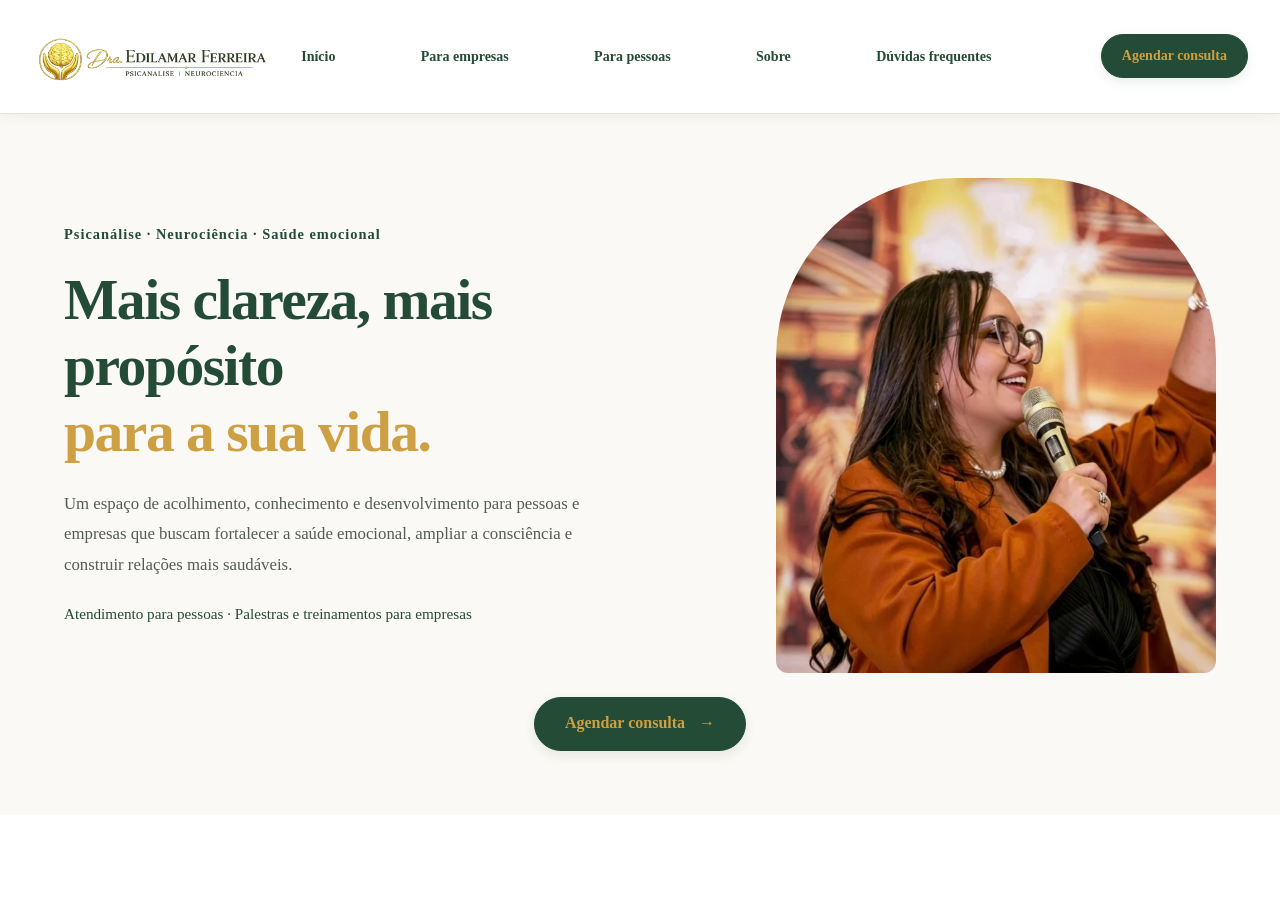
==== index.html @ 9150f8e3 "cabecalho e baner corrigidos" ====
<!DOCTYPE html>
<html lang="pt-BR">
    <head>
        <meta charset="UTF-8">
        <meta name="viewport" content="width=device-width, initial-scale=1.0">

        <title>Dra. Edilamar Ferreira | Psicanálise e Consultas Online e
            Presenciais</title>

        <meta
            name="description"
            content="Conheça o trabalho da Dra. Edilamar Ferreira em psicanálise, neurociência e saúde emocional.">

        <!-- Favicon -->
        <link
            rel="icon"
            href="./image/favicon/favicon.ico">

        <!-- Conexão com o CSS -->
        <link
            rel="stylesheet"
            href="./CSS/style.css">

        <!-- Conexão com o JavaScript -->
        <script
            src="./JavaScript/script.js"
            defer></script>
    </head>

    <body>

        <!-- Cabeçalho -->
        <header class="cabecalho">

            <div class="cabecalho__container">

                <!-- Logo -->
                <a
                    class="cabecalho__logo"
                    href="./index.html"
                    aria-label="Dra. Edilamar Ferreira — página inicial">
                    <img
                        src="./image/logo/logo.png"
                        alt="Dra. Edilamar Ferreira — Psicanálise e Neurociência"
                        width="809"
                        height="149">
                </a>

                <!-- Botão do menu para dispositivos móveis -->
                <button
                    class="cabecalho__menu-toggle"
                    type="button"
                    aria-label="Abrir menu de navegação"
                    aria-controls="menu-principal"
                    aria-expanded="false">
                    <span></span>
                    <span></span>
                    <span></span>
                </button>

                <!-- Menu de navegação -->
                <nav
                    class="cabecalho__navegacao"
                    id="menu-principal"
                    aria-label="Navegação principal">
                    <ul class="cabecalho__lista">

                        <li>
                            <a
                                class="cabecalho__link"
                                href="#inicio">
                                Início
                            </a>
                        </li>

                        <li>
                            <a
                                class="cabecalho__link"
                                href="#para-empresas">
                                Para empresas
                            </a>
                        </li>

                        <li>
                            <a
                                class="cabecalho__link"
                                href="#para-pessoas">
                                Para pessoas
                            </a>
                        </li>

                        <li>
                            <a
                                class="cabecalho__link"
                                href="#sobre">
                                Sobre
                            </a>
                        </li>

                        <li>
                            <a
                                class="cabecalho__link"
                                href="#duvidas-frequentes">
                                Dúvidas frequentes
                            </a>
                        </li>

                        <li class="cabecalho__item-cta">
                            <a
                                class="cabecalho__cta"
                                href="https://api.whatsapp.com/send/?phone=5534991872390&text=Ol%C3%A1%2C+Dra.+Edilamar%21+Encontrei+seu+site+e+gostaria+de+agendar+uma+consulta."
                                target="_blank"
                                rel="noopener noreferrer">
                                Agendar consulta
                            </a>
                        </li>

                    </ul>
                </nav>

            </div>

        </header>

        <!-- Conteúdo principal do site -->
        <main id="conteudo-principal">

            <!-- Banner principal -->
            <section
                class="banner"
                id="inicio"
                aria-labelledby="banner-titulo">

                <div class="banner__container">

                    <!-- Conteúdo textual do banner -->
                    <div class="banner__conteudo">

                        <p class="banner__especialidade">
                            Psicanálise · Neurociência · Saúde emocional
                        </p>

                        <h1 class="banner__titulo" id="banner-titulo">
                            Mais clareza,
                            mais propósito
                            <span>para a sua vida.</span>
                        </h1>

                        <p class="banner__descricao">
                            Um espaço de acolhimento, conhecimento e
                            desenvolvimento para pessoas e empresas que
                            buscam fortalecer a saúde emocional, ampliar
                            a consciência e construir relações mais saudáveis.
                        </p>

                        <p class="banner__publico">
                            Atendimento para pessoas · Palestras e treinamentos
                            para empresas
                        </p>

                    </div>

                    <!-- Fotografia da profissional -->
                    <div class="banner__imagem">

                        <img
                            src="./image/fotos/foto-banner.webp"
                            alt="Dra. Edilamar Ferreira, profissional de psicanálise e neurociência."
                            width="800"
                            height="900"
                            fetchpriority="high"
                            decoding="async">

                    </div>
                    <a
                        class="banner__cta"
                        href="https://api.whatsapp.com/send/?phone=5534991872390&amp;text=Ol%C3%A1%2C%20Dra.%20Edilamar%21%20Conheci%20seu%20trabalho%20pelo%20site%20e%20gostaria%20de%20mais%20informa%C3%A7%C3%B5es%20sobre%20seus%20servi%C3%A7os%20para%20pessoas%20e%20empresas."
                        target="_blank"
                        rel="noopener noreferrer"
                        aria-label="Entrar em contato com a Dra. Edilamar pelo WhatsApp. Abre em nova aba.">
                        <span>Agendar consulta</span>
                        <span aria-hidden="true">→</span>
                    </a>
                </div>

            </section>

        </main>

    </body>
</html>
---- CSS/style.css ----
/* ============================================
   1. RESET E IDENTIDADE VISUAL
============================================ */

*,
*::before,
*::after {
    box-sizing: border-box;
}

:root {
    --verde: #244b35;
    --verde-hover: #183b28;
    --dourado: #cda044;
    --branco: #ffffff;
    --creme: #faf9f5;
    --borda: #e8e4da;
    --fonte-menu: Georgia, "Times New Roman", serif;
}

html {
    margin: 0;
    padding: 0;
    width: 100%;
    scroll-behavior: smooth;
}

body {
    margin: 0;
    padding: 0;
    width: 100%;
    min-width: 0;
}

img {
    display: block;
    max-width: 100%;
    height: auto;
}

/* ============================================
   2. CABEÇALHO
============================================ */

.cabecalho {
    position: relative;
    z-index: 1000;
    width: 100%;
    background-color: var(--branco);
    border-bottom: 1px solid var(--borda);
    box-shadow: 0 3px 12px rgb(36 75 53 / 5%);
}

.cabecalho__container {
    display: flex;
    align-items: center;
    justify-content: flex-start;
    width: 100%;
    max-width: 1440px;
    min-width: 0;
    min-height: 94px;
    margin: 0 auto;
    padding: 16px 32px;
    gap: 26px;
}

/* LOGOTIPO */

.cabecalho__logo {
    display: flex;
    align-items: center;
    justify-content: flex-start;
    flex: 0 0 clamp(220px, 19vw, 270px);
    min-width: 0;
    text-decoration: none;
}

.cabecalho__logo img {
    display: block;
    width: 100%;
    max-width: 100%;
    height: auto;
    object-fit: contain;
}

/* NAVEGAÇÃO */

.cabecalho__navegacao {
    flex: 1 1 0;
    min-width: 0;
    margin: 0;
}

.cabecalho__lista {
    display: flex;
    align-items: center;
    justify-content: space-between;
    width: 100%;
    min-width: 0;
    margin: 0;
    padding: 0;
    list-style: none;
}

.cabecalho__lista li {
    flex: 0 0 auto;
    margin: 0;
    padding: 0;
}

/* LINKS DO MENU */

.cabecalho__link {
    display: inline-block;
    padding: 10px 0;
    color: var(--verde);
    font-family: var(--fonte-menu);
    font-size: 14px;
    font-weight: 600;
    line-height: 1.5;
    text-decoration: none;
    white-space: nowrap;
    transition: color 0.2s ease;
}

.cabecalho__link:hover {
    color: var(--dourado);
}

.cabecalho__link:focus-visible {
    outline: 2px solid var(--dourado);
    outline-offset: 4px;
}

/* BOTÃO DO CABEÇALHO */

.cabecalho__item-cta {
    flex: 0 0 auto;
    margin: 0 0 0 24px !important;
}

.cabecalho__cta {
    display: inline-flex;
    align-items: center;
    justify-content: center;
    min-height: 44px;
    padding: 10px 20px;
    background-color: var(--verde);
    color: var(--dourado);
    border: 1px solid var(--verde);
    border-radius: 50px;
    font-family: var(--fonte-menu);
    font-size: 14px;
    font-weight: 700;
    line-height: 1.3;
    text-align: center;
    text-decoration: none;
    white-space: nowrap;
    box-shadow: 0 4px 12px rgb(36 75 53 / 10%);
    transition:
        background-color 0.2s ease,
        color 0.2s ease,
        border-color 0.2s ease;
}

.cabecalho__cta:hover {
    background-color: var(--dourado);
    color: var(--verde);
    border-color: var(--dourado);
}

.cabecalho__cta:focus-visible {
    outline: 3px solid var(--dourado);
    outline-offset: 4px;
}

/* BOTÃO HAMBÚRGUER */

.cabecalho__menu-toggle {
    display: none;
    align-items: center;
    justify-content: center;
    flex-direction: column;
    flex: 0 0 44px;
    gap: 6px;
    width: 44px;
    height: 44px;
    padding: 9px;
    background-color: var(--branco);
    border: 1px solid var(--borda);
    border-radius: 9px;
    cursor: pointer;
}

.cabecalho__menu-toggle span {
    display: block;
    width: 22px;
    height: 2px;
    background-color: var(--verde);
    border-radius: 2px;
    transition:
        transform 0.2s ease,
        opacity 0.2s ease;
}

.cabecalho__menu-toggle:focus-visible {
    outline: 3px solid var(--dourado);
    outline-offset: 3px;
}

/* NOTEBOOKS */

@media (min-width: 851px) and (max-width: 1150px) {
    .cabecalho__container {
        padding-right: 22px;
        padding-left: 22px;
        gap: 16px;
    }

    .cabecalho__logo {
        flex-basis: clamp(190px, 19vw, 220px);
    }

    .cabecalho__logo img {
        width: 100%;
    }

    .cabecalho__link {
        font-size: 12px;
    }

    .cabecalho__item-cta {
        margin-left: 10px !important;
    }

    .cabecalho__cta {
        padding-right: 13px;
        padding-left: 13px;
        font-size: 12px;
    }
}

/* ============================================
   3. MENU RESPONSIVO
============================================ */

@media (max-width: 850px) {
    .cabecalho__container {
        position: relative;
        min-height: 78px;
        padding: 12px 20px;
        flex-wrap: wrap;
        gap: 12px;
    }

    .cabecalho__logo {
        flex: 0 1 200px;
        max-width: calc(100% - 56px);
    }

    .cabecalho__logo img {
        width: 190px;
    }

    .cabecalho__menu-toggle {
        display: flex;
        margin-left: auto;
    }

    .cabecalho__navegacao {
        display: none;
        position: absolute;
        top: 100%;
        left: 0;
        width: 100%;
        max-width: 100%;
        margin: 0;
        background-color: var(--branco);
        border-top: 1px solid var(--borda);
        box-shadow: 0 10px 18px rgb(36 75 53 / 10%);
    }

    .cabecalho:has(
        .cabecalho__menu-toggle[aria-expanded="true"]
    ) .cabecalho__navegacao {
        display: block;
    }

    .cabecalho__lista {
        display: flex;
        flex-direction: column;
        align-items: stretch;
        justify-content: flex-start;
        width: 100%;
        gap: 0;
        padding: 12px 20px 20px;
    }

    .cabecalho__lista li {
        width: 100%;
    }

    .cabecalho__link {
        display: block;
        width: 100%;
        padding: 13px 8px;
        font-size: 15px;
        white-space: normal;
        border-bottom: 1px solid var(--borda);
    }

    .cabecalho__item-cta {
        margin: 16px 0 0 !important;
    }

    .cabecalho__cta {
        display: flex;
        width: 100%;
        min-height: 46px;
        padding: 12px 18px;
        font-size: 14px;
    }

    /* HAMBÚRGUER SE TRANSFORMA EM X */

    .cabecalho:has(
        .cabecalho__menu-toggle[aria-expanded="true"]
    ) .cabecalho__menu-toggle span:first-child {
        transform: translateY(8px) rotate(45deg);
    }

    .cabecalho:has(
        .cabecalho__menu-toggle[aria-expanded="true"]
    ) .cabecalho__menu-toggle span:nth-child(2) {
        opacity: 0;
    }

    .cabecalho:has(
        .cabecalho__menu-toggle[aria-expanded="true"]
    ) .cabecalho__menu-toggle span:last-child {
        transform: translateY(-8px) rotate(-45deg);
    }
}

/* CELULARES PEQUENOS: CABEÇALHO */

@media (max-width: 380px) {
    .cabecalho__container {
        min-height: 68px;
        padding: 10px 12px;
    }

    .cabecalho__logo {
        flex-basis: 165px;
    }

    .cabecalho__logo img {
        width: 165px;
    }

    .cabecalho__menu-toggle {
        flex-basis: 40px;
        width: 40px;
        height: 40px;
    }

    .cabecalho__lista {
        padding-right: 12px;
        padding-left: 12px;
    }
}

/* ============================================
   4. BANNER PRINCIPAL
============================================ */

.banner {
    width: 100%;
    padding: 64px 5%;
    background-color: var(--creme);
}

.banner__container {
    display: grid;
    grid-template-columns: minmax(0, 1fr) minmax(0, 440px);
    grid-template-rows: auto auto;
    align-items: center;
    column-gap: clamp(32px, 5vw, 64px);
    row-gap: 24px;
    width: 100%;
    max-width: 1200px;
    margin: 0 auto;
}

/* TEXTO À ESQUERDA */

.banner__conteudo {
    grid-column: 1;
    grid-row: 1;
    min-width: 0;
    max-width: 590px;
}

.banner__especialidade {
    margin: 0 0 20px;
    color: var(--verde);
    font-size: 0.9rem;
    font-weight: 600;
    letter-spacing: 1px;
    line-height: 1.6;
}

.banner__titulo {
    margin: 0 0 24px;
    color: var(--verde);
    font-size: clamp(2.5rem, 4.5vw, 4rem);
    font-weight: 600;
    line-height: 1.15;
    letter-spacing: -1.5px;
}

.banner__titulo span {
    display: block;
    color: var(--dourado);
}

.banner__descricao {
    max-width: 540px;
    margin: 0 0 20px;
    color: #555b55;
    font-size: 1.05rem;
    line-height: 1.8;
}

.banner__publico {
    margin: 0;
    color: var(--verde);
    font-size: 0.95rem;
    font-weight: 500;
    line-height: 1.8;
}

/* FOTO À DIREITA */

.banner__imagem {
    grid-column: 2;
    grid-row: 1;
    width: 100%;
    min-width: 0;
    max-width: 440px;
    justify-self: end;
}

.banner__imagem img {
    display: block;
    width: 100%;
    height: auto;
    aspect-ratio: 4 / 4.5;
    object-fit: cover;
    object-position: center top;
    border-radius: 180px 180px 12px 12px;
}

/* BOTÃO CENTRALIZADO NA PÁGINA */

.banner__cta {
    grid-column: 1 / -1;
    grid-row: 2;
    justify-self: center;
    align-self: start;
    display: inline-flex;
    align-items: center;
    justify-content: center;
    gap: 14px;
    min-width: 190px;
    min-height: 54px;
    margin: 0;
    padding: 14px 30px;
    background-color: var(--verde);
    color: var(--dourado);
    border: 1px solid var(--verde);
    border-radius: 50px;
    font-family: var(--fonte-menu);
    font-size: 16px;
    font-weight: 700;
    line-height: 1.3;
    text-align: center;
    text-decoration: none;
    white-space: nowrap;
    box-shadow: 0 4px 12px rgb(36 75 53 / 10%);
    transition:
        background-color 0.2s ease,
        color 0.2s ease,
        border-color 0.2s ease,
        transform 0.2s ease;
}

.banner__cta:hover {
    background-color: var(--dourado);
    color: var(--verde);
    border-color: var(--dourado);
    transform: translateY(-2px);
}

.banner__cta:focus-visible {
    outline: 3px solid var(--verde);
    outline-offset: 4px;
}

/* ============================================
   5. NOTEBOOKS E TABLETS NA HORIZONTAL
============================================ */

@media (max-width: 1024px) and (min-width: 769px) {
    .banner {
        padding: 52px 4%;
    }

    .banner__container {
        grid-template-columns: minmax(0, 1fr) minmax(0, 360px);
        column-gap: 32px;
    }

    .banner__titulo {
        font-size: clamp(2.2rem, 4vw, 3.2rem);
    }

    .banner__descricao {
        font-size: 1rem;
    }
}

/* ============================================
   6. TABLETS E CELULARES
============================================ */

@media (max-width: 768px) {
    .banner {
        padding: 40px 6% 48px;
    }

    .banner__container {
        display: flex;
        flex-direction: column;
        align-items: center;
        gap: 28px;
    }

    .banner__conteudo {
        order: 1;
        width: 100%;
        max-width: 590px;
        align-self: stretch;
    }

    .banner__especialidade {
        margin-bottom: 16px;
        font-size: 0.82rem;
    }

    .banner__titulo {
        margin-bottom: 20px;
        font-size: clamp(2.2rem, 8vw, 3rem);
        line-height: 1.18;
        letter-spacing: -0.8px;
    }

    .banner__descricao {
        margin-bottom: 16px;
        font-size: 1rem;
        line-height: 1.75;
    }

    .banner__publico {
        font-size: 0.92rem;
    }

    .banner__imagem {
        order: 2;
        flex: none;
        width: 100%;
        max-width: 420px;
        margin: 0 auto;
    }

    .banner__imagem img {
        aspect-ratio: 4 / 3.5;
        border-radius: 120px 120px 10px 10px;
        object-position: center 25%;
    }

    .banner__cta {
        order: 3;
        align-self: center;
        min-width: 190px;
        max-width: 100%;
        min-height: 52px;
        padding: 14px 24px;
        white-space: normal;
    }
}

/* CELULARES ESTREITOS */

@media (max-width: 375px) {
    .banner {
        padding: 32px 5% 40px;
    }

    .banner__titulo {
        font-size: 2.1rem;
    }

    .banner__especialidade {
        font-size: 0.76rem;
        letter-spacing: 0.5px;
    }

    .banner__cta {
        width: 100%;
        max-width: 320px;
    }
}

/* ============================================
   7. ANIMAÇÕES E ACESSIBILIDADE
============================================ */

.banner__animar-texto {
    animation: banner-entrar-esquerda 0.9s ease-out both;
}

.banner__animar-imagem {
    animation: banner-entrar-direita 1s ease-out 0.15s both;
}

@keyframes banner-entrar-esquerda {
    from {
        opacity: 0;
        transform: translateX(-18px);
    }

    to {
        opacity: 1;
        transform: translateX(0);
    }
}

@keyframes banner-entrar-direita {
    from {
        opacity: 0;
        transform: translateX(18px);
    }

    to {
        opacity: 1;
        transform: translateX(0);
    }
}

@media (prefers-reduced-motion: reduce) {
    html {
        scroll-behavior: auto;
    }

    .cabecalho__link,
    .cabecalho__cta,
    .cabecalho__menu-toggle span,
    .banner__cta {
        transition: none;
    }

    .banner__cta:hover {
        transform: none;
    }

    .banner__animar-texto,
    .banner__animar-imagem {
        animation: none;
    }
}
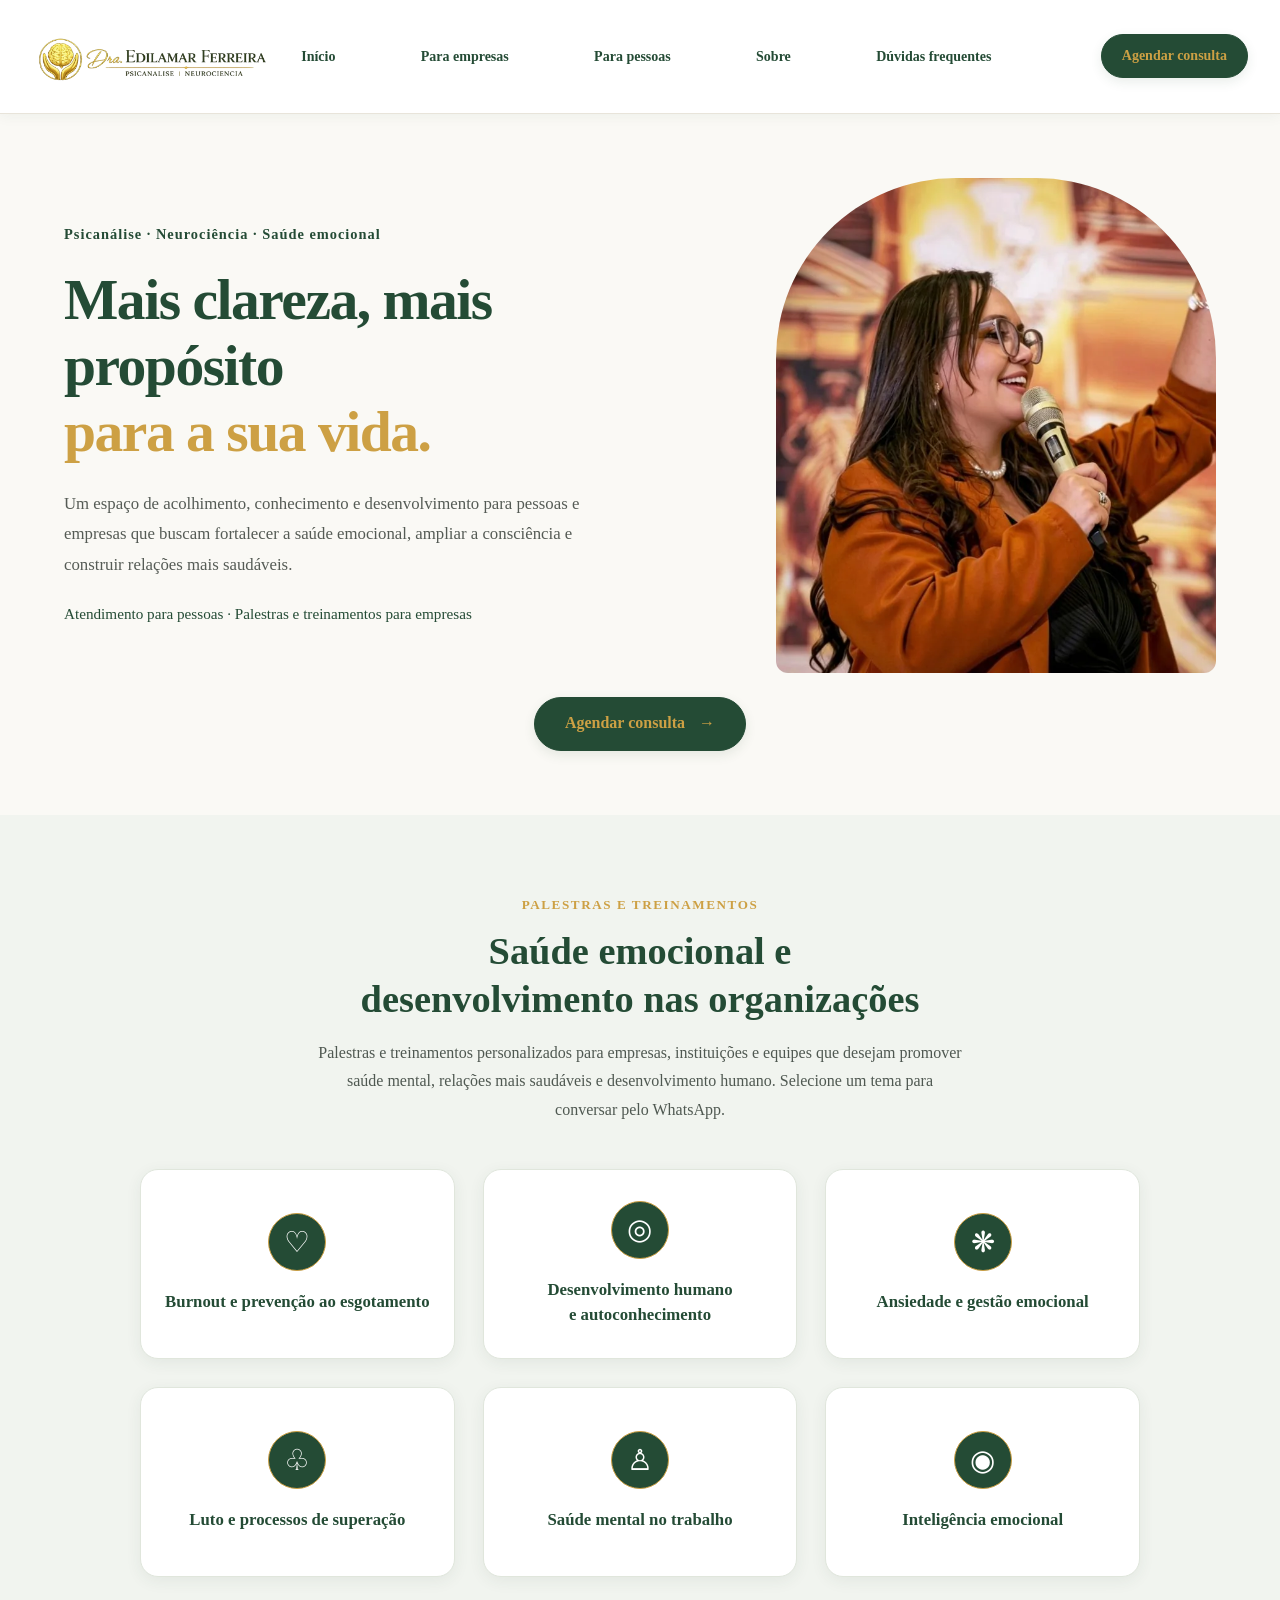
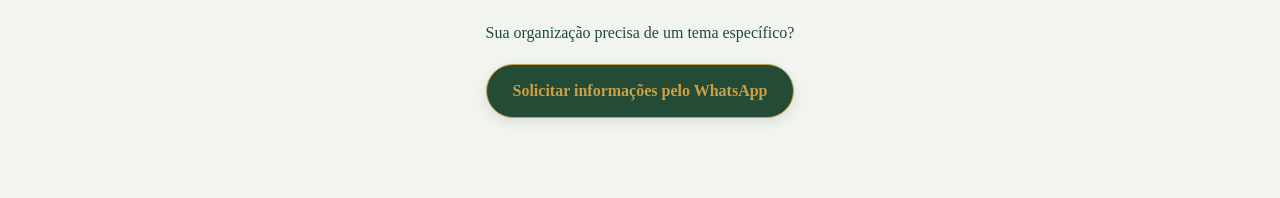
==== commit 4392349d: "botao cta para empresas corrigido" ====
--- a/index.html
+++ b/index.html
@@ -186,6 +186,168 @@
 
             </section>
 
+            <!-- Seção: Para Empresas -->
+            <section class="empresas" id="para-empresas"
+                aria-labelledby="empresas-titulo">
+
+                <div class="empresas__container">
+
+                    <header class="empresas__cabecalho">
+                        <p class="empresas__subtitulo">
+                            PALESTRAS E TREINAMENTOS
+                        </p>
+
+                        <h2 class="empresas__titulo" id="empresas-titulo">
+                            Saúde emocional e desenvolvimento nas organizações
+                        </h2>
+
+                        <p class="empresas__descricao">
+                            Palestras e treinamentos personalizados para
+                            empresas,
+                            instituições e equipes que desejam promover saúde
+                            mental,
+                            relações mais saudáveis e desenvolvimento humano.
+                            Selecione um tema para conversar pelo WhatsApp.
+                        </p>
+                    </header>
+
+                    <ul class="empresas__lista"
+                        aria-label="Temas de palestras e treinamentos">
+
+                        <!-- Card 1 -->
+                        <li class="empresas__item">
+                            <a
+                                class="empresas__card"
+                                href="https://wa.me/55DDDNUMERO?text=Ol%C3%A1%2C%20Dra.%20Edilamar!%20Gostaria%20de%20informa%C3%A7%C3%B5es%20sobre%20palestra%20de%20burnout%20e%20preven%C3%A7%C3%A3o%20ao%20esgotamento."
+                                target="_blank"
+                                rel="noopener noreferrer"
+                                aria-label="Consultar pelo WhatsApp sobre palestra de burnout e prevenção ao esgotamento">
+                                <span class="empresas__icone"
+                                    aria-hidden="true">
+                                    ♡
+                                </span>
+
+                                <h3 class="empresas__card-titulo">
+                                    Burnout e prevenção ao esgotamento
+                                </h3>
+                            </a>
+                        </li>
+
+                        <!-- Card 2 -->
+                        <li class="empresas__item">
+                            <a
+                                class="empresas__card"
+                                href="https://wa.me/55DDDNUMERO?text=Ol%C3%A1%2C%20Dra.%20Edilamar!%20Gostaria%20de%20informa%C3%A7%C3%B5es%20sobre%20palestra%20de%20desenvolvimento%20humano%20e%20autoconhecimento."
+                                target="_blank"
+                                rel="noopener noreferrer"
+                                aria-label="Consultar pelo WhatsApp sobre palestra de desenvolvimento humano e autoconhecimento">
+                                <span class="empresas__icone"
+                                    aria-hidden="true">
+                                    ◎
+                                </span>
+
+                                <h3 class="empresas__card-titulo">
+                                    Desenvolvimento humano e autoconhecimento
+                                </h3>
+                            </a>
+                        </li>
+
+                        <!-- Card 3 -->
+                        <li class="empresas__item">
+                            <a
+                                class="empresas__card"
+                                href="https://wa.me/55DDDNUMERO?text=Ol%C3%A1%2C%20Dra.%20Edilamar!%20Gostaria%20de%20informa%C3%A7%C3%B5es%20sobre%20palestra%20de%20ansiedade%20e%20gest%C3%A3o%20emocional."
+                                target="_blank"
+                                rel="noopener noreferrer"
+                                aria-label="Consultar pelo WhatsApp sobre palestra de ansiedade e gestão emocional">
+                                <span class="empresas__icone"
+                                    aria-hidden="true">
+                                    ❋
+                                </span>
+
+                                <h3 class="empresas__card-titulo">
+                                    Ansiedade e gestão emocional
+                                </h3>
+                            </a>
+                        </li>
+
+                        <!-- Card 4 -->
+                        <li class="empresas__item">
+                            <a
+                                class="empresas__card"
+                                href="https://wa.me/55DDDNUMERO?text=Ol%C3%A1%2C%20Dra.%20Edilamar!%20Gostaria%20de%20informa%C3%A7%C3%B5es%20sobre%20palestra%20de%20luto%20e%20processos%20de%20supera%C3%A7%C3%A3o."
+                                target="_blank"
+                                rel="noopener noreferrer"
+                                aria-label="Consultar pelo WhatsApp sobre palestra de luto e processos de superação">
+                                <span class="empresas__icone"
+                                    aria-hidden="true">
+                                    ♧
+                                </span>
+
+                                <h3 class="empresas__card-titulo">
+                                    Luto e processos de superação
+                                </h3>
+                            </a>
+                        </li>
+
+                        <!-- Card 5 -->
+                        <li class="empresas__item">
+                            <a
+                                class="empresas__card"
+                                href="https://wa.me/55DDDNUMERO?text=Ol%C3%A1%2C%20Dra.%20Edilamar!%20Gostaria%20de%20informa%C3%A7%C3%B5es%20sobre%20palestra%20de%20sa%C3%BAde%20mental%20no%20trabalho."
+                                target="_blank"
+                                rel="noopener noreferrer"
+                                aria-label="Consultar pelo WhatsApp sobre palestra de saúde mental no trabalho">
+                                <span class="empresas__icone"
+                                    aria-hidden="true">
+                                    ♙
+                                </span>
+
+                                <h3 class="empresas__card-titulo">
+                                    Saúde mental no trabalho
+                                </h3>
+                            </a>
+                        </li>
+
+                        <!-- Card 6 -->
+                        <li class="empresas__item">
+                            <a
+                                class="empresas__card"
+                                href="https://wa.me/55DDDNUMERO?text=Ol%C3%A1%2C%20Dra.%20Edilamar!%20Gostaria%20de%20informa%C3%A7%C3%B5es%20sobre%20palestra%20de%20intelig%C3%AAncia%20emocional."
+                                target="_blank"
+                                rel="noopener noreferrer"
+                                aria-label="Consultar pelo WhatsApp sobre palestra de inteligência emocional">
+                                <span class="empresas__icone"
+                                    aria-hidden="true">
+                                    ◉
+                                </span>
+
+                                <h3 class="empresas__card-titulo">
+                                    Inteligência emocional
+                                </h3>
+                            </a>
+                        </li>
+
+                    </ul>
+
+                    <div class="empresas__contato">
+                        <p class="empresas__contato-texto">
+                            Sua organização precisa de um tema específico?
+                        </p>
+
+                        <a
+                            class="empresas__cta"
+                            href="https://wa.me/55DDDNUMERO?text=Ol%C3%A1%2C%20Dra.%20Edilamar!%20Gostaria%20de%20conversar%20sobre%20palestras%20e%20treinamentos%20para%20minha%20organiza%C3%A7%C3%A3o."
+                            target="_blank"
+                            rel="noopener noreferrer">
+                            Solicitar informações pelo WhatsApp
+                        </a>
+                    </div>
+
+                </div>
+
+            </section>
+
         </main>
 
     </body>
--- a/CSS/style.css
+++ b/CSS/style.css
@@ -680,3 +680,296 @@
         animation: none;
     }
 }
+
+/* ========================================
+   SEÇÃO PARA EMPRESAS
+======================================== */
+
+.empresas {
+    width: 100%;
+    padding: 80px 24px;
+    background-color: #f1f4ef;
+}
+
+.empresas__container {
+    width: 100%;
+    max-width: 1200px;
+    margin: 0 auto;
+}
+
+/* Cabeçalho da seção */
+
+.empresas__cabecalho {
+    max-width: 760px;
+    margin: 0 auto 44px;
+    text-align: center;
+}
+
+.empresas__subtitulo {
+    margin: 0 0 12px;
+    color: var(--dourado, #cda044);
+    font-size: 0.82rem;
+    font-weight: 700;
+    letter-spacing: 0.12em;
+    line-height: 1.5;
+}
+
+.empresas__titulo {
+    margin: 0 0 16px;
+    color: var(--verde, #244b35);
+    font-size: clamp(1.75rem, 3vw, 2.5rem);
+    font-weight: 700;
+    line-height: 1.25;
+    text-wrap: balance;
+}
+
+.empresas__descricao {
+    max-width: 650px;
+    margin: 0 auto;
+    color: #4f5851;
+    font-size: 1rem;
+    line-height: 1.8;
+}
+
+/* Grade de cards */
+
+.empresas__lista {
+    display: grid;
+    grid-template-columns: repeat(3, minmax(0, 1fr));
+    gap: 28px;
+    max-width: 1000px;
+    margin: 0 auto;
+    padding: 0;
+    list-style: none;
+}
+
+.empresas__item {
+    min-width: 0;
+    height: 100%;
+}
+
+/* Card clicável */
+
+.empresas__card {
+    display: flex;
+    flex-direction: column;
+    align-items: center;
+    justify-content: center;
+    gap: 18px;
+    width: 100%;
+    min-height: 190px;
+    height: 100%;
+    padding: 28px 22px;
+    border: 1px solid #e0e6dc;
+    border-radius: 18px;
+    background-color: #ffffff;
+    color: var(--verde, #244b35);
+    text-align: center;
+    text-decoration: none;
+    box-shadow: 0 4px 16px rgb(36 75 53 / 7%);
+    transition:
+        transform 0.25s ease,
+        box-shadow 0.25s ease,
+        border-color 0.25s ease;
+}
+
+/* Símbolo decorativo */
+
+.empresas__icone {
+    display: flex;
+    align-items: center;
+    justify-content: center;
+    flex: 0 0 58px;
+    width: 58px;
+    height: 58px;
+    border: 1px solid var(--dourado, #cda044);
+    border-radius: 50%;
+    background-color: var(--verde, #244b35);
+    color: #ffffff;
+    font-size: 1.8rem;
+    line-height: 1;
+}
+
+/* Título dos cards */
+
+.empresas__card-titulo {
+    margin: 0;
+    color: var(--verde, #244b35);
+    font-size: 1.05rem;
+    font-weight: 700;
+    line-height: 1.5;
+    text-wrap: balance;
+}
+
+/* Hover dos cards */
+
+@media (hover: hover) {
+    .empresas__card:hover {
+        transform: translateY(-5px);
+        border-color: var(--dourado, #cda044);
+        box-shadow: 0 10px 24px rgb(36 75 53 / 12%);
+    }
+
+    .empresas__card:hover .empresas__icone {
+        background-color: var(--verde-hover, #183b28);
+    }
+}
+
+/* Foco visível para navegação por teclado */
+
+.empresas__card:focus-visible,
+.empresas__cta:focus-visible {
+    outline: 3px solid var(--dourado, #cda044);
+    outline-offset: 5px;
+}
+
+/* Área de contato */
+
+.empresas__contato {
+    display: flex;
+    flex-direction: column;
+    align-items: center;
+    gap: 18px;
+    margin: 42px auto 0;
+    text-align: center;
+}
+
+.empresas__contato-texto {
+    margin: 0;
+    color: var(--verde, #244b35);
+    font-size: 1rem;
+    line-height: 1.7;
+}
+
+/* Botão padronizado com o banner e o cabeçalho */
+
+.empresas__cta {
+    display: inline-flex;
+    align-items: center;
+    justify-content: center;
+    max-width: 100%;
+    min-height: 48px;
+    padding: 14px 26px;
+    border: 1px solid var(--dourado, #cda044);
+    border-radius: 999px;
+    background-color: var(--verde, #244b35);
+    color: var(--dourado, #cda044);
+    font-size: 1rem;
+    font-weight: 700;
+    line-height: 1.5;
+    text-align: center;
+    text-decoration: none;
+    overflow-wrap: anywhere;
+    box-shadow: 0 4px 12px rgb(36 75 53 / 12%);
+    transition:
+        background-color 0.25s ease,
+        color 0.25s ease,
+        border-color 0.25s ease,
+        box-shadow 0.25s ease,
+        transform 0.25s ease;
+}
+
+/* Hover no mesmo padrão visual dos botões do site */
+
+@media (hover: hover) {
+    .empresas__cta:hover {
+        background-color: var(--dourado);
+        color: var(--verde);
+        border-color: var(--dourado);
+        box-shadow: 0 4px 12px rgb(36 75 53 / 10%);
+        transform: translateY(-2px);
+    }
+}
+
+/* Tablets */
+
+@media (max-width: 900px) {
+    .empresas {
+        padding: 64px 24px;
+    }
+
+    .empresas__lista {
+        grid-template-columns: repeat(2, minmax(0, 1fr));
+        gap: 22px;
+    }
+
+    .empresas__card {
+        min-height: 180px;
+    }
+}
+
+/* Celulares */
+
+@media (max-width: 560px) {
+    .empresas {
+        padding: 52px 20px;
+    }
+
+    .empresas__cabecalho {
+        margin-bottom: 30px;
+    }
+
+    .empresas__subtitulo {
+        font-size: 0.75rem;
+    }
+
+    .empresas__titulo {
+        font-size: clamp(1.55rem, 6vw, 2rem);
+    }
+
+    .empresas__descricao {
+        font-size: 0.95rem;
+        line-height: 1.75;
+    }
+
+    .empresas__lista {
+        grid-template-columns: 1fr;
+        gap: 18px;
+        max-width: 380px;
+    }
+
+    .empresas__card {
+        flex-direction: row;
+        justify-content: flex-start;
+        gap: 18px;
+        min-height: 112px;
+        padding: 20px;
+        text-align: left;
+    }
+
+    .empresas__icone {
+        flex-basis: 52px;
+        width: 52px;
+        height: 52px;
+        font-size: 1.6rem;
+    }
+
+    .empresas__card-titulo {
+        flex: 1;
+        font-size: 1rem;
+    }
+
+    .empresas__contato {
+        margin-top: 32px;
+    }
+
+    .empresas__cta {
+        width: 100%;
+        max-width: 380px;
+        padding: 14px 20px;
+    }
+}
+
+/* Respeita a preferência por movimento reduzido */
+
+@media (prefers-reduced-motion: reduce) {
+    .empresas__card,
+    .empresas__cta {
+        transition: none;
+    }
+
+    .empresas__card:hover,
+    .empresas__cta:hover {
+        transform: none;
+    }
+}
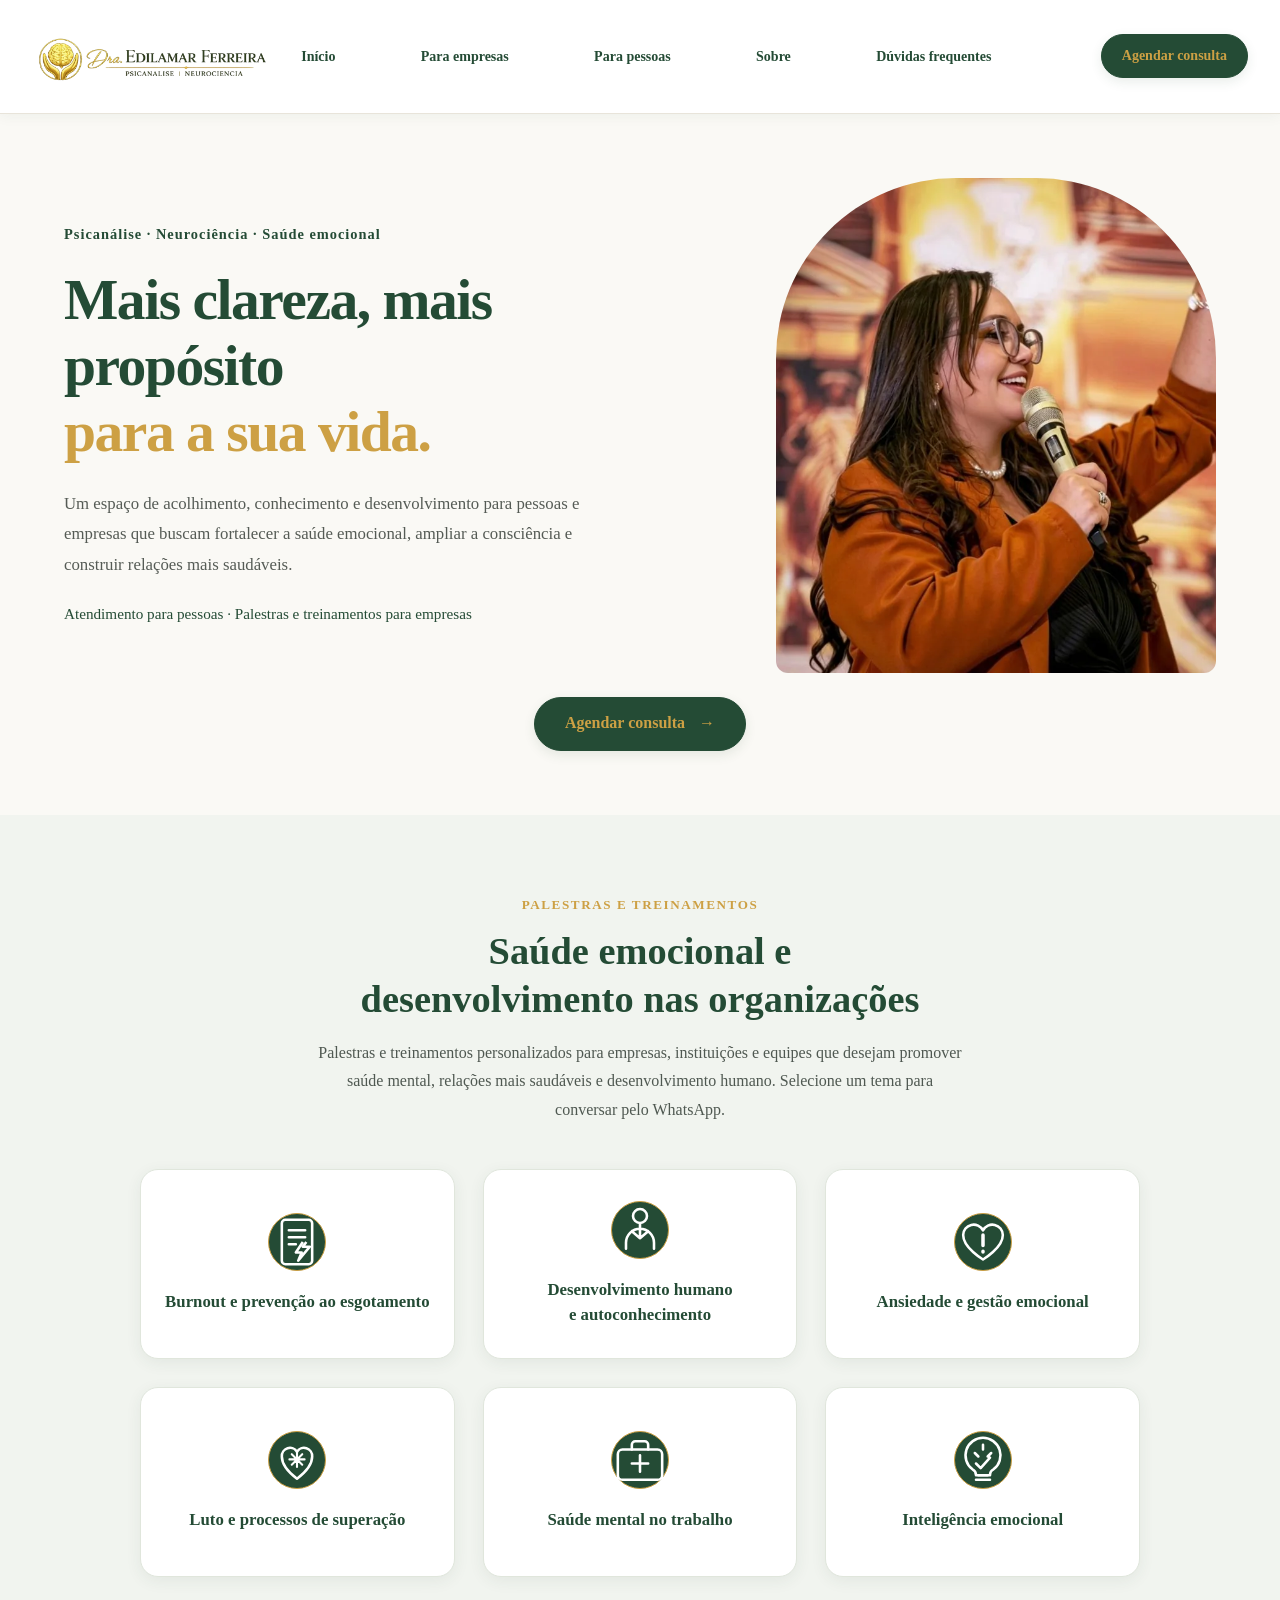
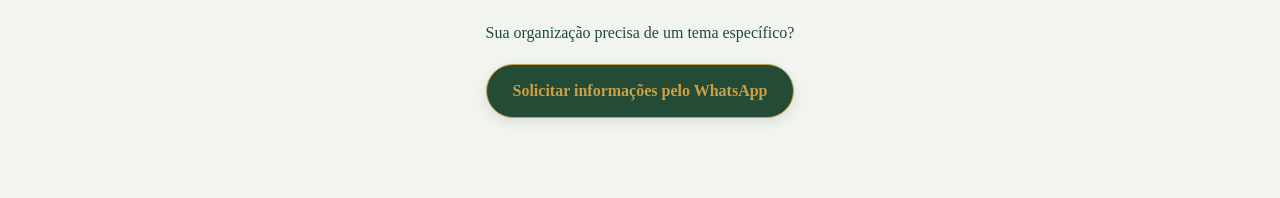
==== commit b5db602b: "troca de icones dos cards" ====
--- a/index.html
+++ b/index.html
@@ -224,7 +224,22 @@
                                 aria-label="Consultar pelo WhatsApp sobre palestra de burnout e prevenção ao esgotamento">
                                 <span class="empresas__icone"
                                     aria-hidden="true">
-                                    ♡
+                                    <svg viewBox="0 0 48 48" fill="none"
+                                        xmlns="http://www.w3.org/2000/svg">
+                                        <rect x="11" y="5" width="26"
+                                            height="38" rx="3"
+                                            stroke="currentColor"
+                                            stroke-width="2.2" />
+                                        <path d="M17 14h14M17 20h14M17 26h6"
+                                            stroke="currentColor"
+                                            stroke-width="2.2"
+                                            stroke-linecap="round" />
+                                        <path
+                                            d="M29 24l-6 9h5l-3 7 10-12h-6l3-4"
+                                            stroke="currentColor"
+                                            stroke-width="2.2"
+                                            stroke-linejoin="round" />
+                                    </svg>
                                 </span>
 
                                 <h3 class="empresas__card-titulo">
@@ -243,7 +258,18 @@
                                 aria-label="Consultar pelo WhatsApp sobre palestra de desenvolvimento humano e autoconhecimento">
                                 <span class="empresas__icone"
                                     aria-hidden="true">
-                                    ◎
+                                    <svg viewBox="0 0 48 48" fill="none"
+                                        xmlns="http://www.w3.org/2000/svg">
+                                        <circle cx="24" cy="12" r="6"
+                                            stroke="currentColor"
+                                            stroke-width="2.2" />
+                                        <path
+                                            d="M12 40v-5a12 12 0 0 1 24 0v5M24 19v12M17 25l7 6 7-6"
+                                            stroke="currentColor"
+                                            stroke-width="2.2"
+                                            stroke-linecap="round"
+                                            stroke-linejoin="round" />
+                                    </svg>
                                 </span>
 
                                 <h3 class="empresas__card-titulo">
@@ -262,7 +288,18 @@
                                 aria-label="Consultar pelo WhatsApp sobre palestra de ansiedade e gestão emocional">
                                 <span class="empresas__icone"
                                     aria-hidden="true">
-                                    ❋
+                                    <svg viewBox="0 0 48 48" fill="none"
+                                        xmlns="http://www.w3.org/2000/svg">
+                                        <path
+                                            d="M24 39S7 29 7 18a9 9 0 0 1 17-4 9 9 0 0 1 17 4c0 11-17 21-17 21Z"
+                                            stroke="currentColor"
+                                            stroke-width="2.2"
+                                            stroke-linejoin="round" />
+                                        <path d="M24 18v9M24 32v.5"
+                                            stroke="currentColor"
+                                            stroke-width="3"
+                                            stroke-linecap="round" />
+                                    </svg>
                                 </span>
 
                                 <h3 class="empresas__card-titulo">
@@ -281,7 +318,19 @@
                                 aria-label="Consultar pelo WhatsApp sobre palestra de luto e processos de superação">
                                 <span class="empresas__icone"
                                     aria-hidden="true">
-                                    ♧
+                                    <svg viewBox="0 0 48 48" fill="none"
+                                        xmlns="http://www.w3.org/2000/svg">
+                                        <path
+                                            d="M24 40C16 34 11 28 11 21a7 7 0 0 1 13-4 7 7 0 0 1 13 4c0 7-5 13-13 19Z"
+                                            stroke="currentColor"
+                                            stroke-width="2.2"
+                                            stroke-linejoin="round" />
+                                        <path
+                                            d="M24 17v13M17.5 23.5h13M19.5 19l9 9M28.5 19l-9 9"
+                                            stroke="currentColor"
+                                            stroke-width="1.8"
+                                            stroke-linecap="round" />
+                                    </svg>
                                 </span>
 
                                 <h3 class="empresas__card-titulo">
@@ -300,7 +349,18 @@
                                 aria-label="Consultar pelo WhatsApp sobre palestra de saúde mental no trabalho">
                                 <span class="empresas__icone"
                                     aria-hidden="true">
-                                    ♙
+                                    <svg viewBox="0 0 48 48" fill="none"
+                                        xmlns="http://www.w3.org/2000/svg">
+                                        <rect x="5" y="15" width="38"
+                                            height="26" rx="4"
+                                            stroke="currentColor"
+                                            stroke-width="2.2" />
+                                        <path
+                                            d="M17 15v-4a3 3 0 0 1 3-3h8a3 3 0 0 1 3 3v4M24 20v14M17 27h14"
+                                            stroke="currentColor"
+                                            stroke-width="2.2"
+                                            stroke-linecap="round" />
+                                    </svg>
                                 </span>
 
                                 <h3 class="empresas__card-titulo">
@@ -319,7 +379,20 @@
                                 aria-label="Consultar pelo WhatsApp sobre palestra de inteligência emocional">
                                 <span class="empresas__icone"
                                     aria-hidden="true">
-                                    ◉
+                                    <svg viewBox="0 0 48 48" fill="none"
+                                        xmlns="http://www.w3.org/2000/svg">
+                                        <path
+                                            d="M24 5a15 15 0 0 0-9 27c2 1 3 3 3 5h12c0-2 1-4 3-5a15 15 0 0 0-9-27Z"
+                                            stroke="currentColor"
+                                            stroke-width="2.2"
+                                            stroke-linejoin="round" />
+                                        <path
+                                            d="M18 41h12M20 37h8M24 11v4M17 18l3 3M31 18l-3 3M18 27l4 4 8-9"
+                                            stroke="currentColor"
+                                            stroke-width="2.2"
+                                            stroke-linecap="round"
+                                            stroke-linejoin="round" />
+                                    </svg>
                                 </span>
 
                                 <h3 class="empresas__card-titulo">
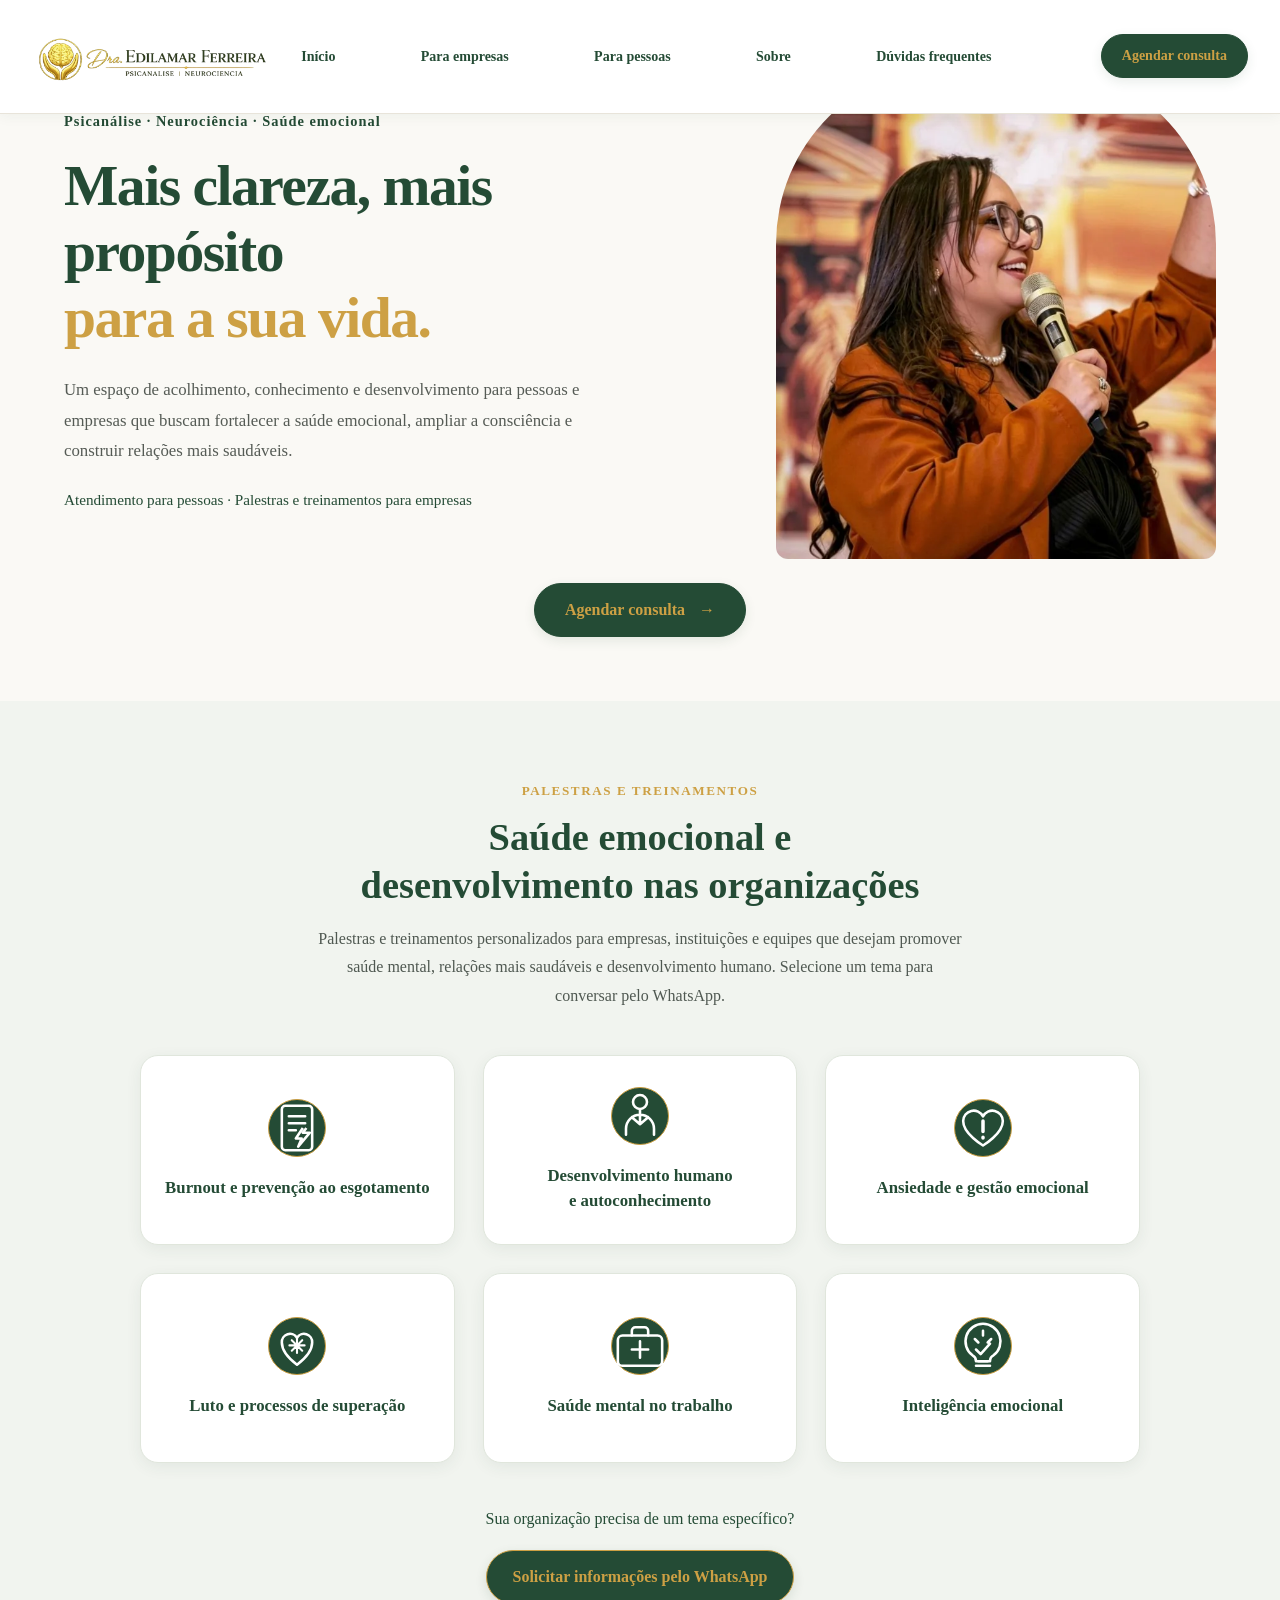
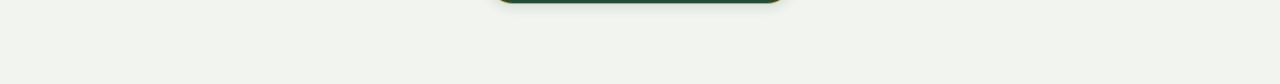
==== commit b11c7a45: "meta description nova" ====
--- a/index.html
+++ b/index.html
@@ -5,13 +5,11 @@
         <meta charset="UTF-8">
         <meta name="viewport" content="width=device-width, initial-scale=1.0">
 
-        <title>Dra. Edilamar Ferreira | Psicanálise e Consultas Online e
+        <title>Dra. Edilamar Ferreira | Psicanálise com Consultas Online e
             Presenciais</title>
 
-        <meta
-            name="description"
-            content="Conheça o trabalho da Dra. Edilamar Ferreira em psicanálise, neurociência e saúde emocional.">
-
+        <meta name="description"
+            content="Dra. Edilamar Ferreira: psicanálise, neurociência e saúde emocional. Atendimento online e presencial, além de palestras e treinamentos para empresas.">
         <!-- Favicon -->
         <link
             rel="icon"
@@ -216,21 +214,30 @@
 
                         <!-- Card 1 -->
                         <li class="empresas__item">
-                            <a
-                                class="empresas__card"
-                                href="https://wa.me/55DDDNUMERO?text=Ol%C3%A1%2C%20Dra.%20Edilamar!%20Gostaria%20de%20informa%C3%A7%C3%B5es%20sobre%20palestra%20de%20burnout%20e%20preven%C3%A7%C3%A3o%20ao%20esgotamento."
+
+                            <a
+                                class="empresas__card"
+                                href="https://wa.me/5534991872390?text=Ol%C3%A1%2C%20Dra.%20Edilamar!%20Gostaria%20de%20informa%C3%A7%C3%B5es%20sobre%20palestra%20de%20burnout%20e%20preven%C3%A7%C3%A3o%20ao%20esgotamento."
                                 target="_blank"
                                 rel="noopener noreferrer"
                                 aria-label="Consultar pelo WhatsApp sobre palestra de burnout e prevenção ao esgotamento">
-                                <span class="empresas__icone"
-                                    aria-hidden="true">
-                                    <svg viewBox="0 0 48 48" fill="none"
-                                        xmlns="http://www.w3.org/2000/svg">
-                                        <rect x="11" y="5" width="26"
-                                            height="38" rx="3"
+                                <span
+                                    class="empresas__icone"
+                                    aria-hidden="true">
+                                    <svg
+                                        viewBox="0 0 48 48"
+                                        fill="none"
+                                        xmlns="http://www.w3.org/2000/svg">
+                                        <rect
+                                            x="11"
+                                            y="5"
+                                            width="26"
+                                            height="38"
+                                            rx="3"
                                             stroke="currentColor"
                                             stroke-width="2.2" />
-                                        <path d="M17 14h14M17 20h14M17 26h6"
+                                        <path
+                                            d="M17 14h14M17 20h14M17 26h6"
                                             stroke="currentColor"
                                             stroke-width="2.2"
                                             stroke-linecap="round" />
@@ -246,21 +253,29 @@
                                     Burnout e prevenção ao esgotamento
                                 </h3>
                             </a>
+
                         </li>
 
                         <!-- Card 2 -->
                         <li class="empresas__item">
-                            <a
-                                class="empresas__card"
-                                href="https://wa.me/55DDDNUMERO?text=Ol%C3%A1%2C%20Dra.%20Edilamar!%20Gostaria%20de%20informa%C3%A7%C3%B5es%20sobre%20palestra%20de%20desenvolvimento%20humano%20e%20autoconhecimento."
+
+                            <a
+                                class="empresas__card"
+                                href="https://wa.me/5534991872390?text=Ol%C3%A1%2C%20Dra.%20Edilamar!%20Gostaria%20de%20informa%C3%A7%C3%B5es%20sobre%20palestra%20de%20desenvolvimento%20humano%20e%20autoconhecimento."
                                 target="_blank"
                                 rel="noopener noreferrer"
                                 aria-label="Consultar pelo WhatsApp sobre palestra de desenvolvimento humano e autoconhecimento">
-                                <span class="empresas__icone"
-                                    aria-hidden="true">
-                                    <svg viewBox="0 0 48 48" fill="none"
-                                        xmlns="http://www.w3.org/2000/svg">
-                                        <circle cx="24" cy="12" r="6"
+                                <span
+                                    class="empresas__icone"
+                                    aria-hidden="true">
+                                    <svg
+                                        viewBox="0 0 48 48"
+                                        fill="none"
+                                        xmlns="http://www.w3.org/2000/svg">
+                                        <circle
+                                            cx="24"
+                                            cy="12"
+                                            r="6"
                                             stroke="currentColor"
                                             stroke-width="2.2" />
                                         <path
@@ -276,26 +291,32 @@
                                     Desenvolvimento humano e autoconhecimento
                                 </h3>
                             </a>
+
                         </li>
 
                         <!-- Card 3 -->
                         <li class="empresas__item">
-                            <a
-                                class="empresas__card"
-                                href="https://wa.me/55DDDNUMERO?text=Ol%C3%A1%2C%20Dra.%20Edilamar!%20Gostaria%20de%20informa%C3%A7%C3%B5es%20sobre%20palestra%20de%20ansiedade%20e%20gest%C3%A3o%20emocional."
+
+                            <a
+                                class="empresas__card"
+                                href="https://wa.me/5534991872390?text=Ol%C3%A1%2C%20Dra.%20Edilamar!%20Gostaria%20de%20informa%C3%A7%C3%B5es%20sobre%20palestra%20de%20ansiedade%20e%20gest%C3%A3o%20emocional."
                                 target="_blank"
                                 rel="noopener noreferrer"
                                 aria-label="Consultar pelo WhatsApp sobre palestra de ansiedade e gestão emocional">
-                                <span class="empresas__icone"
-                                    aria-hidden="true">
-                                    <svg viewBox="0 0 48 48" fill="none"
+                                <span
+                                    class="empresas__icone"
+                                    aria-hidden="true">
+                                    <svg
+                                        viewBox="0 0 48 48"
+                                        fill="none"
                                         xmlns="http://www.w3.org/2000/svg">
                                         <path
                                             d="M24 39S7 29 7 18a9 9 0 0 1 17-4 9 9 0 0 1 17 4c0 11-17 21-17 21Z"
                                             stroke="currentColor"
                                             stroke-width="2.2"
                                             stroke-linejoin="round" />
-                                        <path d="M24 18v9M24 32v.5"
+                                        <path
+                                            d="M24 18v9M24 32v.5"
                                             stroke="currentColor"
                                             stroke-width="3"
                                             stroke-linecap="round" />
@@ -306,19 +327,24 @@
                                     Ansiedade e gestão emocional
                                 </h3>
                             </a>
+
                         </li>
 
                         <!-- Card 4 -->
                         <li class="empresas__item">
-                            <a
-                                class="empresas__card"
-                                href="https://wa.me/55DDDNUMERO?text=Ol%C3%A1%2C%20Dra.%20Edilamar!%20Gostaria%20de%20informa%C3%A7%C3%B5es%20sobre%20palestra%20de%20luto%20e%20processos%20de%20supera%C3%A7%C3%A3o."
+
+                            <a
+                                class="empresas__card"
+                                href="https://wa.me/5534991872390?text=Ol%C3%A1%2C%20Dra.%20Edilamar!%20Gostaria%20de%20informa%C3%A7%C3%B5es%20sobre%20palestra%20de%20luto%20e%20processos%20de%20supera%C3%A7%C3%A3o."
                                 target="_blank"
                                 rel="noopener noreferrer"
                                 aria-label="Consultar pelo WhatsApp sobre palestra de luto e processos de superação">
-                                <span class="empresas__icone"
-                                    aria-hidden="true">
-                                    <svg viewBox="0 0 48 48" fill="none"
+                                <span
+                                    class="empresas__icone"
+                                    aria-hidden="true">
+                                    <svg
+                                        viewBox="0 0 48 48"
+                                        fill="none"
                                         xmlns="http://www.w3.org/2000/svg">
                                         <path
                                             d="M24 40C16 34 11 28 11 21a7 7 0 0 1 13-4 7 7 0 0 1 13 4c0 7-5 13-13 19Z"
@@ -337,22 +363,31 @@
                                     Luto e processos de superação
                                 </h3>
                             </a>
+
                         </li>
 
                         <!-- Card 5 -->
                         <li class="empresas__item">
-                            <a
-                                class="empresas__card"
-                                href="https://wa.me/55DDDNUMERO?text=Ol%C3%A1%2C%20Dra.%20Edilamar!%20Gostaria%20de%20informa%C3%A7%C3%B5es%20sobre%20palestra%20de%20sa%C3%BAde%20mental%20no%20trabalho."
+
+                            <a
+                                class="empresas__card"
+                                href="https://wa.me/5534991872390?text=Ol%C3%A1%2C%20Dra.%20Edilamar!%20Gostaria%20de%20informa%C3%A7%C3%B5es%20sobre%20palestra%20de%20sa%C3%BAde%20mental%20no%20trabalho."
                                 target="_blank"
                                 rel="noopener noreferrer"
                                 aria-label="Consultar pelo WhatsApp sobre palestra de saúde mental no trabalho">
+
                                 <span class="empresas__icone"
                                     aria-hidden="true">
-                                    <svg viewBox="0 0 48 48" fill="none"
-                                        xmlns="http://www.w3.org/2000/svg">
-                                        <rect x="5" y="15" width="38"
-                                            height="26" rx="4"
+                                    <svg
+                                        viewBox="0 0 48 48"
+                                        fill="none"
+                                        xmlns="http://www.w3.org/2000/svg">
+                                        <rect
+                                            x="5"
+                                            y="15"
+                                            width="38"
+                                            height="26"
+                                            rx="4"
                                             stroke="currentColor"
                                             stroke-width="2.2" />
                                         <path
@@ -367,31 +402,40 @@
                                     Saúde mental no trabalho
                                 </h3>
                             </a>
+
                         </li>
 
                         <!-- Card 6 -->
                         <li class="empresas__item">
                             <a
                                 class="empresas__card"
-                                href="https://wa.me/55DDDNUMERO?text=Ol%C3%A1%2C%20Dra.%20Edilamar!%20Gostaria%20de%20informa%C3%A7%C3%B5es%20sobre%20palestra%20de%20intelig%C3%AAncia%20emocional."
+                                href="https://wa.me/5534991872390?text=Ol%C3%A1%2C%20Dra.%20Edilamar!%20Gostaria%20de%20informa%C3%A7%C3%B5es%20sobre%20palestra%20de%20intelig%C3%AAncia%20emocional."
                                 target="_blank"
                                 rel="noopener noreferrer"
                                 aria-label="Consultar pelo WhatsApp sobre palestra de inteligência emocional">
-                                <span class="empresas__icone"
-                                    aria-hidden="true">
-                                    <svg viewBox="0 0 48 48" fill="none"
-                                        xmlns="http://www.w3.org/2000/svg">
+
+                                <span
+                                    class="empresas__icone"
+                                    aria-hidden="true">
+
+                                    <svg
+                                        viewBox="0 0 48 48"
+                                        fill="none"
+                                        xmlns="http://www.w3.org/2000/svg">
+
                                         <path
                                             d="M24 5a15 15 0 0 0-9 27c2 1 3 3 3 5h12c0-2 1-4 3-5a15 15 0 0 0-9-27Z"
                                             stroke="currentColor"
                                             stroke-width="2.2"
                                             stroke-linejoin="round" />
+
                                         <path
                                             d="M18 41h12M20 37h8M24 11v4M17 18l3 3M31 18l-3 3M18 27l4 4 8-9"
                                             stroke="currentColor"
                                             stroke-width="2.2"
                                             stroke-linecap="round"
                                             stroke-linejoin="round" />
+
                                     </svg>
                                 </span>
 
@@ -403,16 +447,19 @@
 
                     </ul>
 
+                    <!-- Contato geral para empresas -->
                     <div class="empresas__contato">
+
                         <p class="empresas__contato-texto">
                             Sua organização precisa de um tema específico?
                         </p>
 
                         <a
                             class="empresas__cta"
-                            href="https://wa.me/55DDDNUMERO?text=Ol%C3%A1%2C%20Dra.%20Edilamar!%20Gostaria%20de%20conversar%20sobre%20palestras%20e%20treinamentos%20para%20minha%20organiza%C3%A7%C3%A3o."
+                            href="https://wa.me/5534991872390?text=Ol%C3%A1%2C%20Dra.%20Edilamar!%20Gostaria%20de%20conversar%20sobre%20palestras%20e%20treinamentos%20para%20minha%20organiza%C3%A7%C3%A3o."
                             target="_blank"
-                            rel="noopener noreferrer">
+                            rel="noopener noreferrer"
+                            aria-label="Solicitar informações sobre palestras e treinamentos pelo WhatsApp">
                             Solicitar informações pelo WhatsApp
                         </a>
                     </div>
--- a/CSS/style.css
+++ b/CSS/style.css
@@ -43,14 +43,18 @@
    2. CABEÇALHO
 ============================================ */
 
+
 .cabecalho {
-    position: relative;
+    position: fixed;
+    top: 0;
+    left: 0;
     z-index: 1000;
     width: 100%;
     background-color: var(--branco);
     border-bottom: 1px solid var(--borda);
     box-shadow: 0 3px 12px rgb(36 75 53 / 5%);
 }
+
 
 .cabecalho__container {
     display: flex;
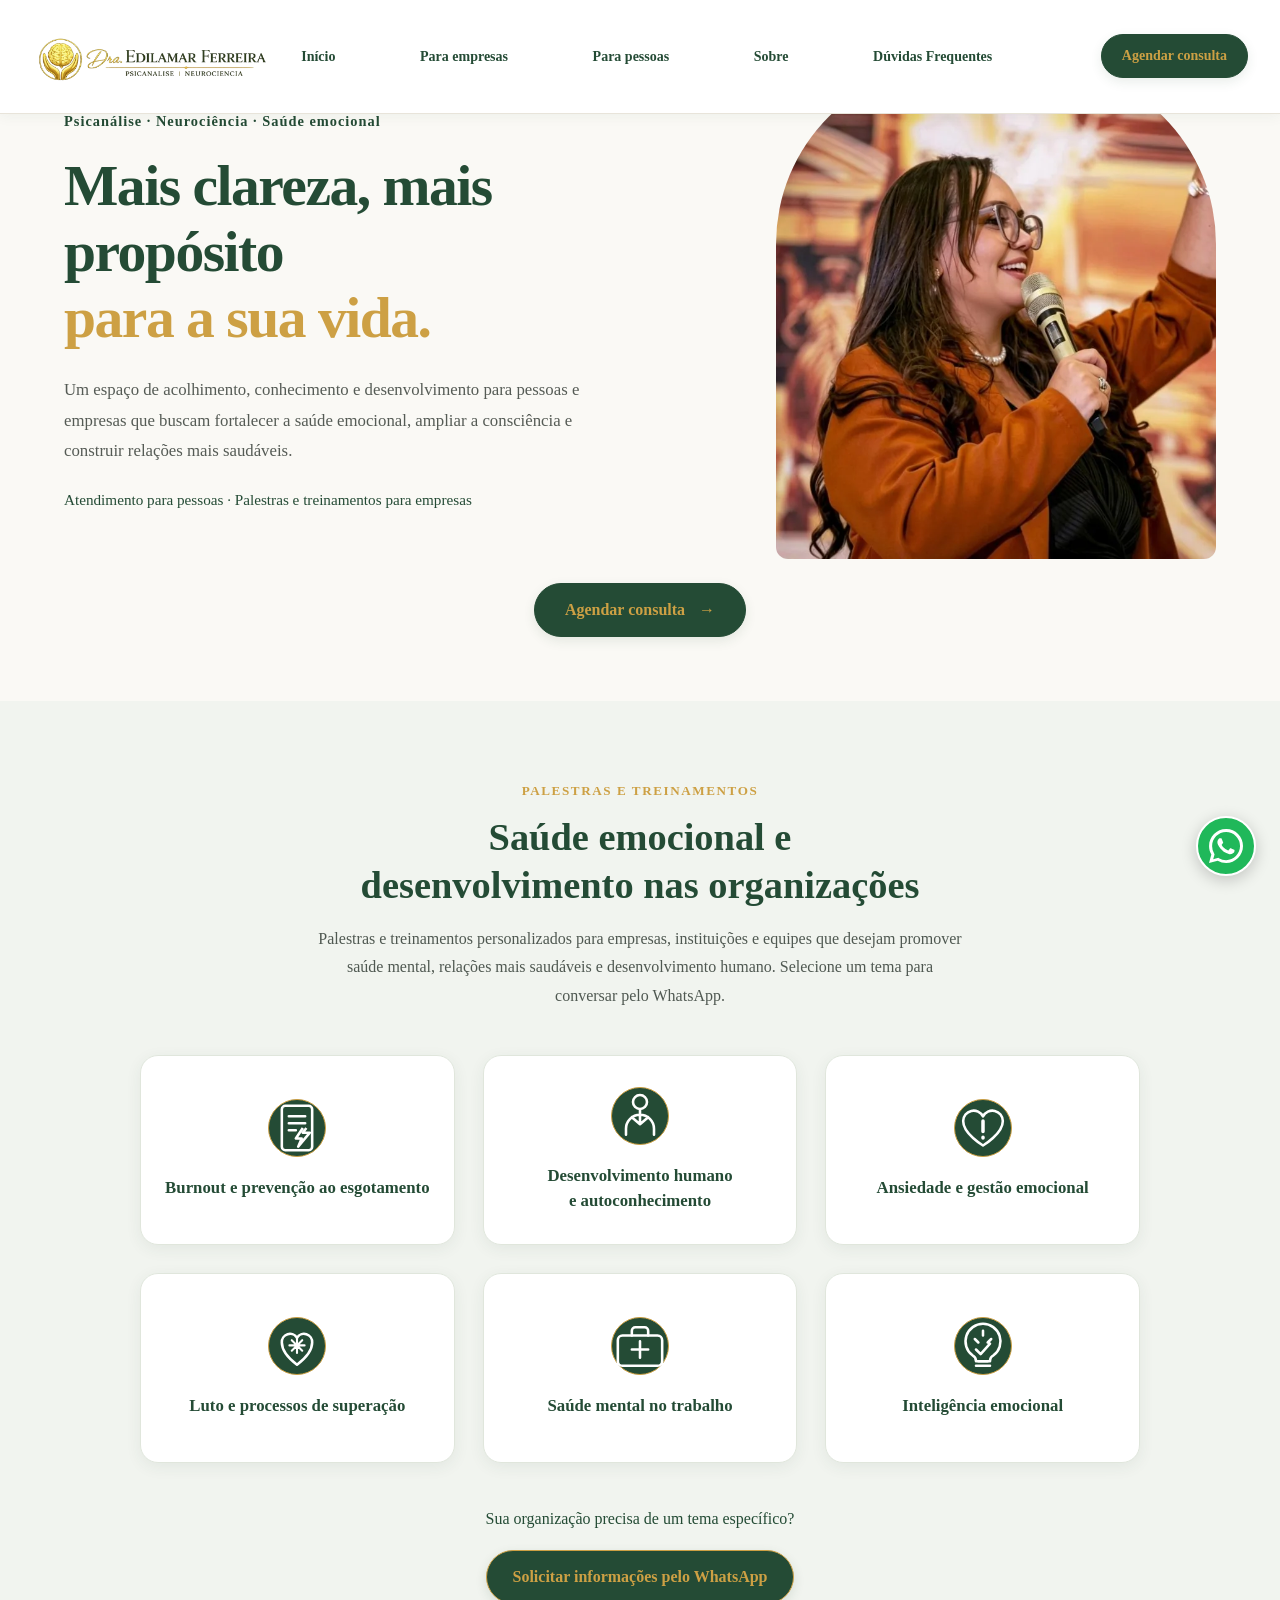
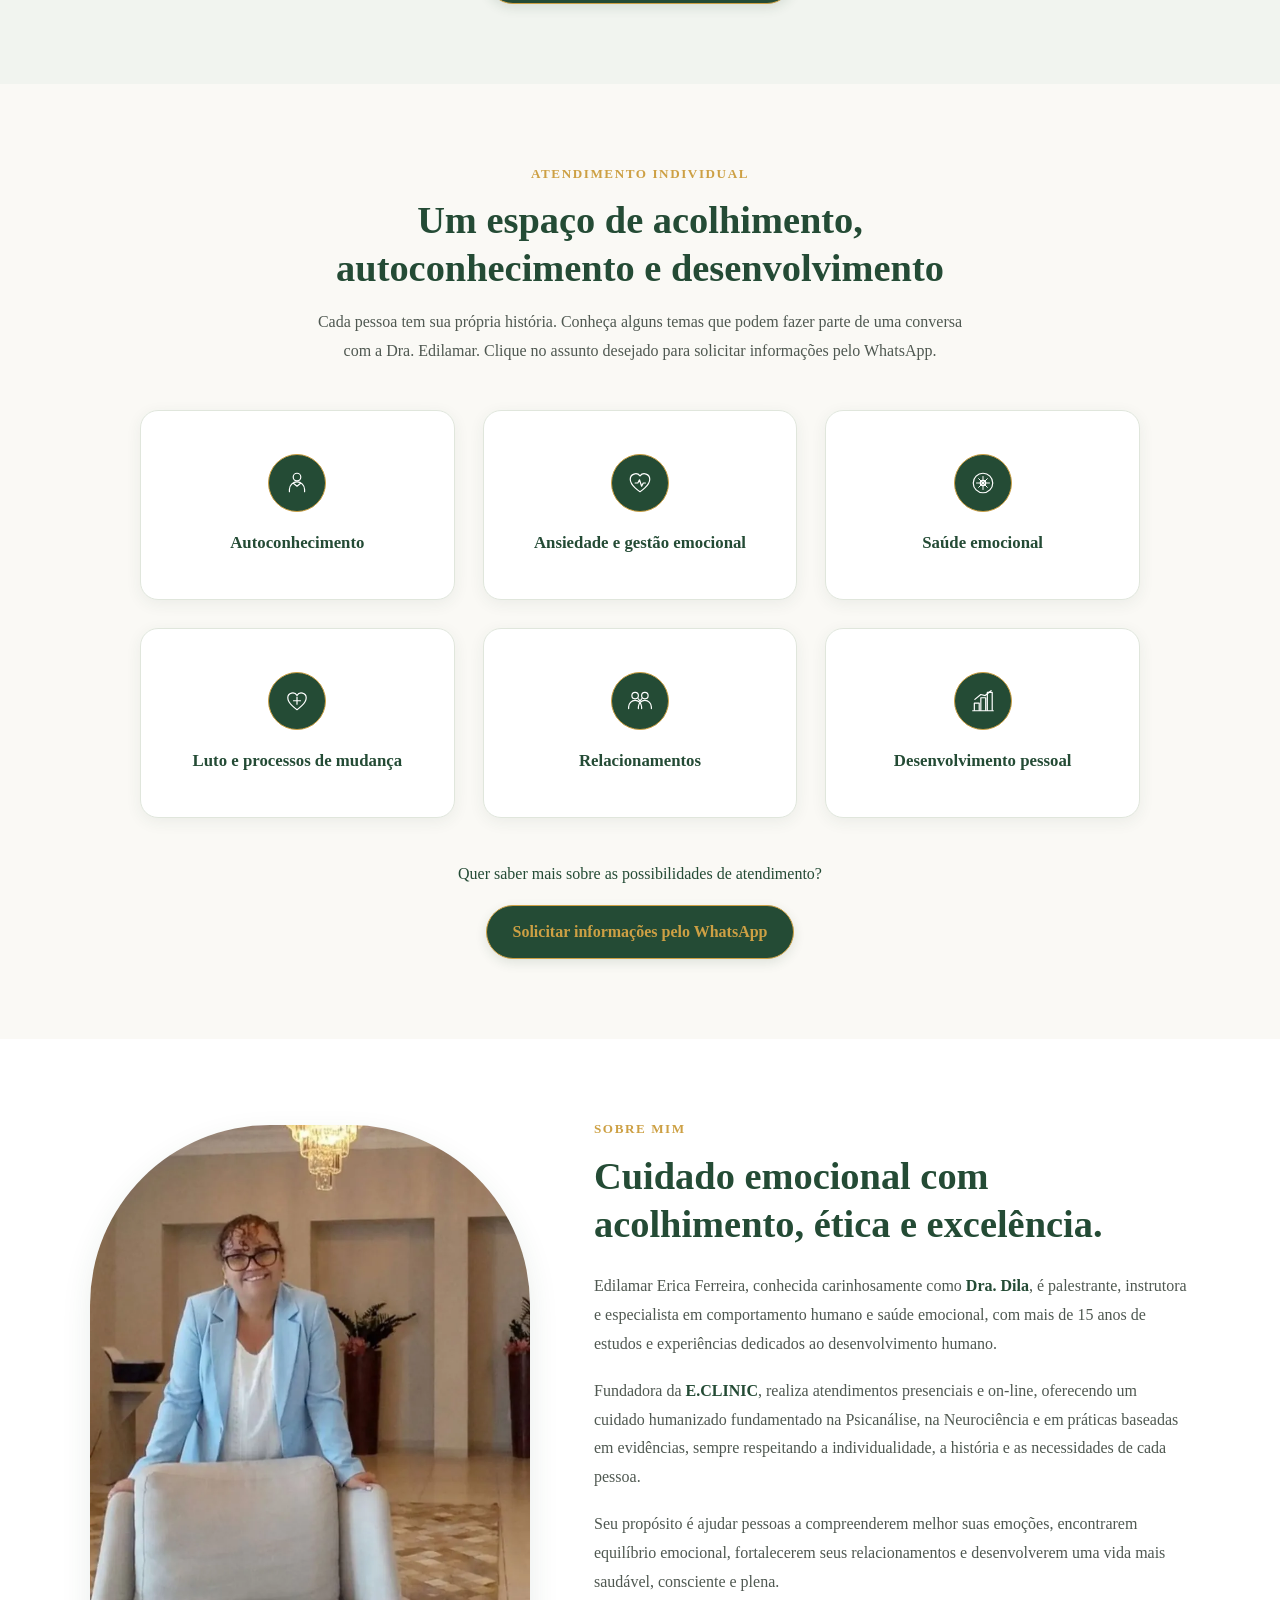
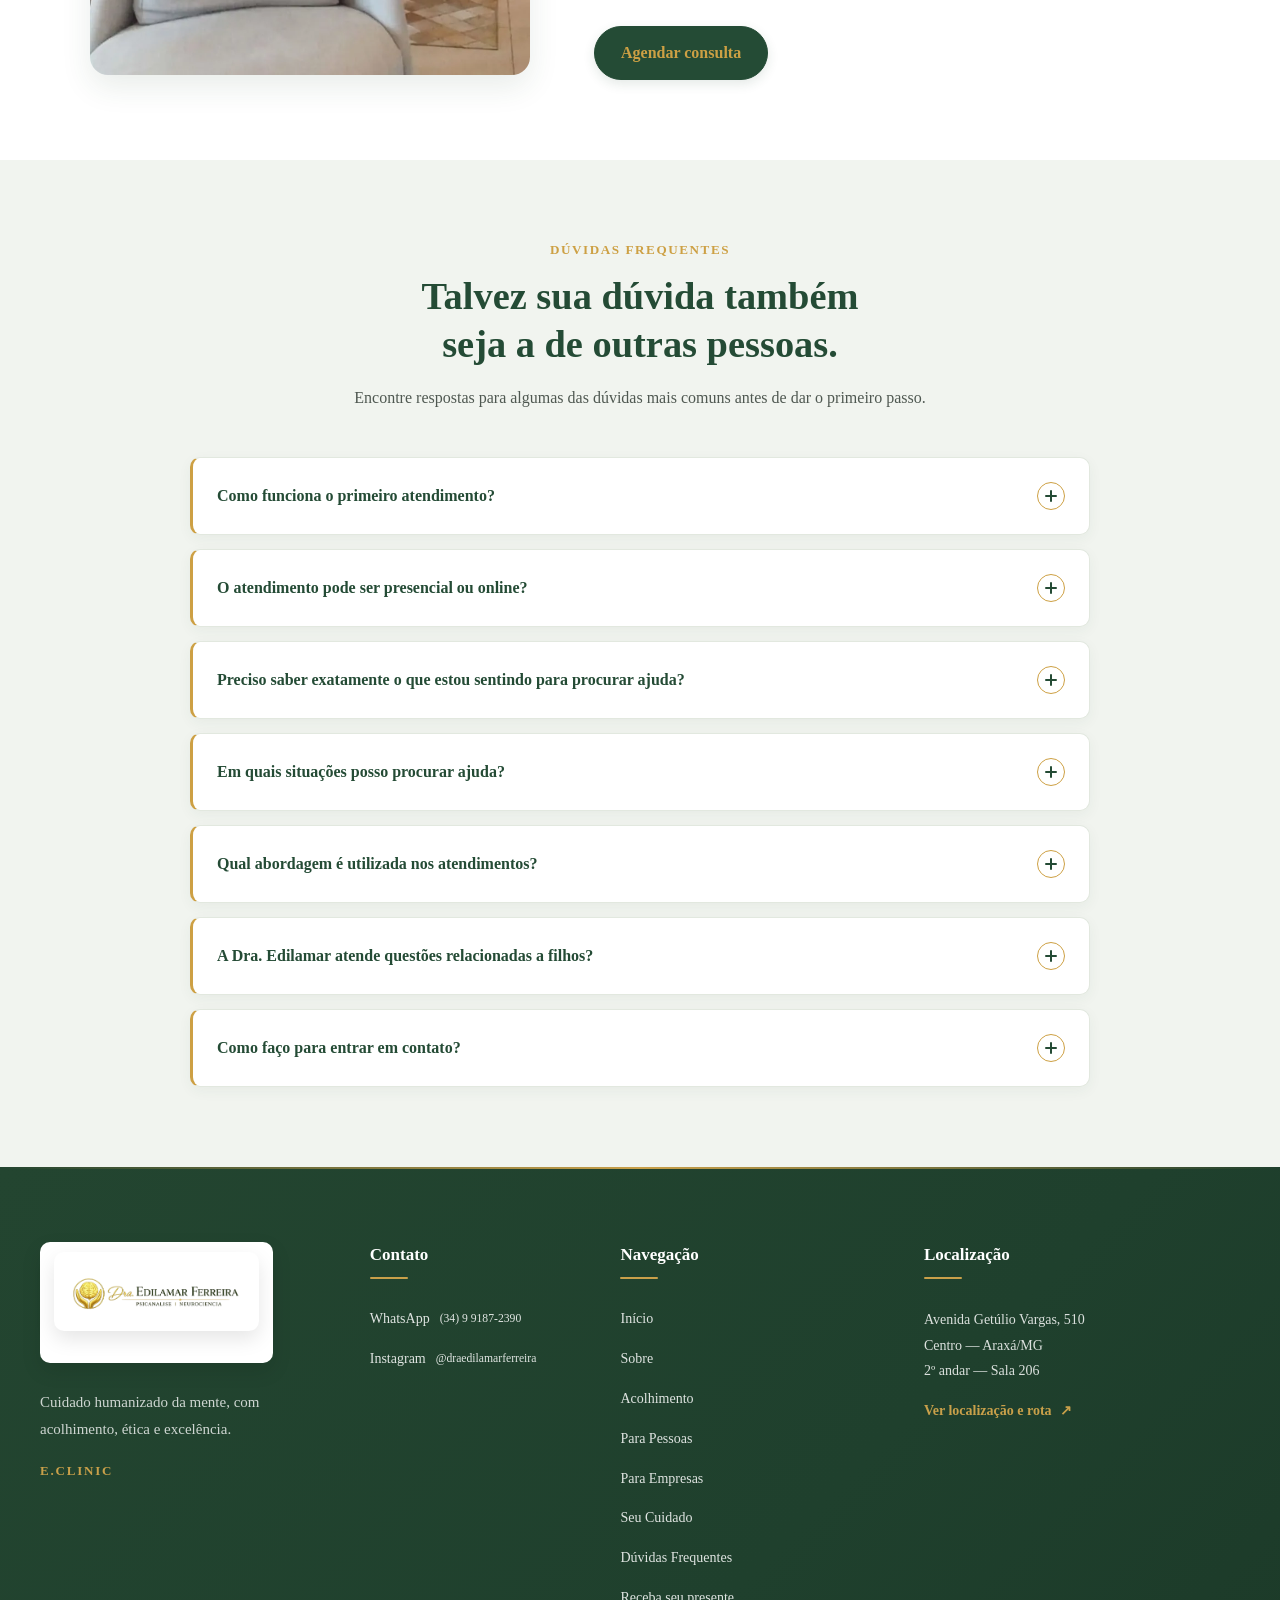
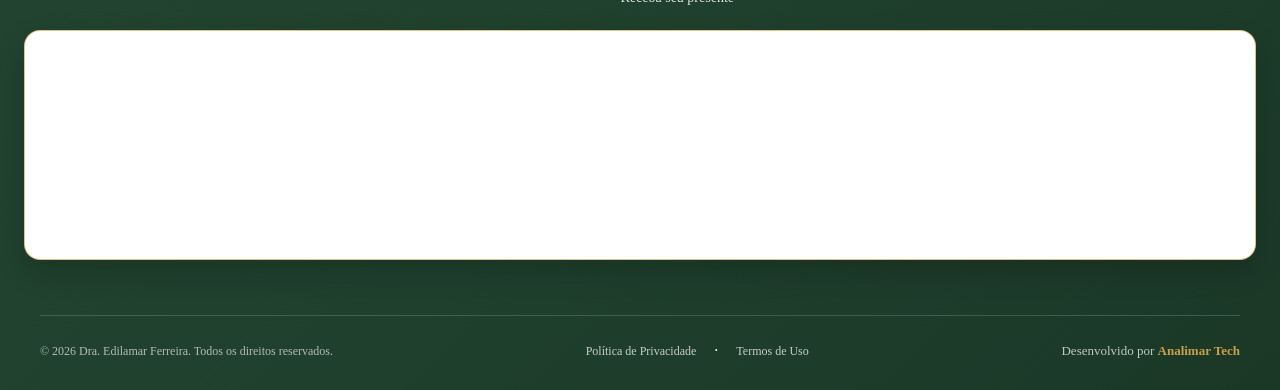
==== commit 44e57e19: "salvamento final antes da publicacao" ====
--- a/index.html
+++ b/index.html
@@ -94,381 +94,1178 @@
                                 href="#sobre">
                                 Sobre
                             </a>
-                        </li>
-
-                        <li>
+
+                            <li>
+                                <a
+                                    class="cabecalho__link"
+                                    href="#duvidas">
+                                    Dúvidas Frequentes
+                                </a>
+                            </li>
+
+                            <li class="cabecalho__item-cta">
+                                <a
+                                    class="cabecalho__cta"
+                                    href="https://api.whatsapp.com/send/?phone=5534991872390&text=Ol%C3%A1%2C+Dra.+Edilamar%21+Encontrei+seu+site+e+gostaria+de+agendar+uma+consulta."
+                                    target="_blank"
+                                    rel="noopener noreferrer">
+                                    Agendar consulta
+                                </a>
+                            </li>
+
+                        </ul>
+                    </nav>
+
+                </div>
+
+            </header>
+
+            <!-- Conteúdo principal do site -->
+            <main id="conteudo-principal">
+
+                <!-- Banner principal -->
+                <section
+                    class="banner"
+                    id="inicio"
+                    aria-labelledby="banner-titulo">
+
+                    <div class="banner__container">
+
+                        <!-- Conteúdo textual do banner -->
+                        <div class="banner__conteudo">
+
+                            <p class="banner__especialidade">
+                                Psicanálise · Neurociência · Saúde emocional
+                            </p>
+
+                            <h1 class="banner__titulo" id="banner-titulo">
+                                Mais clareza,
+                                mais propósito
+                                <span>para a sua vida.</span>
+                            </h1>
+
+                            <p class="banner__descricao">
+                                Um espaço de acolhimento, conhecimento e
+                                desenvolvimento para pessoas e empresas que
+                                buscam fortalecer a saúde emocional, ampliar
+                                a consciência e construir relações mais
+                                saudáveis.
+                            </p>
+
+                            <p class="banner__publico">
+                                Atendimento para pessoas · Palestras e
+                                treinamentos
+                                para empresas
+                            </p>
+
+                        </div>
+
+                        <!-- Fotografia da profissional -->
+                        <div class="banner__imagem">
+
+                            <img
+                                src="./image/fotos/foto-banner.webp"
+                                alt="Dra. Edilamar Ferreira, profissional de psicanálise e neurociência."
+                                width="800"
+                                height="900"
+                                fetchpriority="high"
+                                decoding="async">
+
+                        </div>
+                        <a
+                            class="banner__cta"
+                            href="https://api.whatsapp.com/send/?phone=5534991872390&amp;text=Ol%C3%A1%2C%20Dra.%20Edilamar%21%20Conheci%20seu%20trabalho%20pelo%20site%20e%20gostaria%20de%20mais%20informa%C3%A7%C3%B5es%20sobre%20seus%20servi%C3%A7os%20para%20pessoas%20e%20empresas."
+                            target="_blank"
+                            rel="noopener noreferrer"
+                            aria-label="Entrar em contato com a Dra. Edilamar pelo WhatsApp. Abre em nova aba.">
+                            <span>Agendar consulta</span>
+                            <span aria-hidden="true">→</span>
+                        </a>
+                    </div>
+
+                </section>
+
+                <!-- Seção: Para Empresas -->
+                <section class="empresas" id="para-empresas"
+                    aria-labelledby="empresas-titulo">
+
+                    <div class="empresas__container">
+
+                        <header class="empresas__cabecalho">
+                            <p class="empresas__subtitulo">
+                                PALESTRAS E TREINAMENTOS
+                            </p>
+
+                            <h2 class="empresas__titulo" id="empresas-titulo">
+                                Saúde emocional e desenvolvimento nas
+                                organizações
+                            </h2>
+
+                            <p class="empresas__descricao">
+                                Palestras e treinamentos personalizados para
+                                empresas,
+                                instituições e equipes que desejam promover
+                                saúde
+                                mental,
+                                relações mais saudáveis e desenvolvimento
+                                humano.
+                                Selecione um tema para conversar pelo WhatsApp.
+                            </p>
+                        </header>
+
+                        <ul class="empresas__lista"
+                            aria-label="Temas de palestras e treinamentos">
+
+                            <!-- Card 1 -->
+                            <li class="empresas__item">
+
+                                <a
+                                    class="empresas__card"
+                                    href="https://wa.me/5534991872390?text=Ol%C3%A1%2C%20Dra.%20Edilamar!%20Gostaria%20de%20informa%C3%A7%C3%B5es%20sobre%20palestra%20de%20burnout%20e%20preven%C3%A7%C3%A3o%20ao%20esgotamento."
+                                    target="_blank"
+                                    rel="noopener noreferrer"
+                                    aria-label="Consultar pelo WhatsApp sobre palestra de burnout e prevenção ao esgotamento">
+                                    <span
+                                        class="empresas__icone"
+                                        aria-hidden="true">
+                                        <svg
+                                            viewBox="0 0 48 48"
+                                            fill="none"
+                                            xmlns="http://www.w3.org/2000/svg">
+                                            <rect
+                                                x="11"
+                                                y="5"
+                                                width="26"
+                                                height="38"
+                                                rx="3"
+                                                stroke="currentColor"
+                                                stroke-width="2.2" />
+                                            <path
+                                                d="M17 14h14M17 20h14M17 26h6"
+                                                stroke="currentColor"
+                                                stroke-width="2.2"
+                                                stroke-linecap="round" />
+                                            <path
+                                                d="M29 24l-6 9h5l-3 7 10-12h-6l3-4"
+                                                stroke="currentColor"
+                                                stroke-width="2.2"
+                                                stroke-linejoin="round" />
+                                        </svg>
+                                    </span>
+
+                                    <h3 class="empresas__card-titulo">
+                                        Burnout e prevenção ao esgotamento
+                                    </h3>
+                                </a>
+
+                            </li>
+
+                            <!-- Card 2 -->
+                            <li class="empresas__item">
+
+                                <a
+                                    class="empresas__card"
+                                    href="https://wa.me/5534991872390?text=Ol%C3%A1%2C%20Dra.%20Edilamar!%20Gostaria%20de%20informa%C3%A7%C3%B5es%20sobre%20palestra%20de%20desenvolvimento%20humano%20e%20autoconhecimento."
+                                    target="_blank"
+                                    rel="noopener noreferrer"
+                                    aria-label="Consultar pelo WhatsApp sobre palestra de desenvolvimento humano e autoconhecimento">
+                                    <span
+                                        class="empresas__icone"
+                                        aria-hidden="true">
+                                        <svg
+                                            viewBox="0 0 48 48"
+                                            fill="none"
+                                            xmlns="http://www.w3.org/2000/svg">
+                                            <circle
+                                                cx="24"
+                                                cy="12"
+                                                r="6"
+                                                stroke="currentColor"
+                                                stroke-width="2.2" />
+                                            <path
+                                                d="M12 40v-5a12 12 0 0 1 24 0v5M24 19v12M17 25l7 6 7-6"
+                                                stroke="currentColor"
+                                                stroke-width="2.2"
+                                                stroke-linecap="round"
+                                                stroke-linejoin="round" />
+                                        </svg>
+                                    </span>
+
+                                    <h3 class="empresas__card-titulo">
+                                        Desenvolvimento humano e
+                                        autoconhecimento
+                                    </h3>
+                                </a>
+
+                            </li>
+
+                            <!-- Card 3 -->
+                            <li class="empresas__item">
+
+                                <a
+                                    class="empresas__card"
+                                    href="https://wa.me/5534991872390?text=Ol%C3%A1%2C%20Dra.%20Edilamar!%20Gostaria%20de%20informa%C3%A7%C3%B5es%20sobre%20palestra%20de%20ansiedade%20e%20gest%C3%A3o%20emocional."
+                                    target="_blank"
+                                    rel="noopener noreferrer"
+                                    aria-label="Consultar pelo WhatsApp sobre palestra de ansiedade e gestão emocional">
+                                    <span
+                                        class="empresas__icone"
+                                        aria-hidden="true">
+                                        <svg
+                                            viewBox="0 0 48 48"
+                                            fill="none"
+                                            xmlns="http://www.w3.org/2000/svg">
+                                            <path
+                                                d="M24 39S7 29 7 18a9 9 0 0 1 17-4 9 9 0 0 1 17 4c0 11-17 21-17 21Z"
+                                                stroke="currentColor"
+                                                stroke-width="2.2"
+                                                stroke-linejoin="round" />
+                                            <path
+                                                d="M24 18v9M24 32v.5"
+                                                stroke="currentColor"
+                                                stroke-width="3"
+                                                stroke-linecap="round" />
+                                        </svg>
+                                    </span>
+
+                                    <h3 class="empresas__card-titulo">
+                                        Ansiedade e gestão emocional
+                                    </h3>
+                                </a>
+
+                            </li>
+
+                            <!-- Card 4 -->
+                            <li class="empresas__item">
+
+                                <a
+                                    class="empresas__card"
+                                    href="https://wa.me/5534991872390?text=Ol%C3%A1%2C%20Dra.%20Edilamar!%20Gostaria%20de%20informa%C3%A7%C3%B5es%20sobre%20palestra%20de%20luto%20e%20processos%20de%20supera%C3%A7%C3%A3o."
+                                    target="_blank"
+                                    rel="noopener noreferrer"
+                                    aria-label="Consultar pelo WhatsApp sobre palestra de luto e processos de superação">
+                                    <span
+                                        class="empresas__icone"
+                                        aria-hidden="true">
+                                        <svg
+                                            viewBox="0 0 48 48"
+                                            fill="none"
+                                            xmlns="http://www.w3.org/2000/svg">
+                                            <path
+                                                d="M24 40C16 34 11 28 11 21a7 7 0 0 1 13-4 7 7 0 0 1 13 4c0 7-5 13-13 19Z"
+                                                stroke="currentColor"
+                                                stroke-width="2.2"
+                                                stroke-linejoin="round" />
+                                            <path
+                                                d="M24 17v13M17.5 23.5h13M19.5 19l9 9M28.5 19l-9 9"
+                                                stroke="currentColor"
+                                                stroke-width="1.8"
+                                                stroke-linecap="round" />
+                                        </svg>
+                                    </span>
+
+                                    <h3 class="empresas__card-titulo">
+                                        Luto e processos de superação
+                                    </h3>
+                                </a>
+
+                            </li>
+
+                            <!-- Card 5 -->
+                            <li class="empresas__item">
+
+                                <a
+                                    class="empresas__card"
+                                    href="https://wa.me/5534991872390?text=Ol%C3%A1%2C%20Dra.%20Edilamar!%20Gostaria%20de%20informa%C3%A7%C3%B5es%20sobre%20palestra%20de%20sa%C3%BAde%20mental%20no%20trabalho."
+                                    target="_blank"
+                                    rel="noopener noreferrer"
+                                    aria-label="Consultar pelo WhatsApp sobre palestra de saúde mental no trabalho">
+
+                                    <span class="empresas__icone"
+                                        aria-hidden="true">
+                                        <svg
+                                            viewBox="0 0 48 48"
+                                            fill="none"
+                                            xmlns="http://www.w3.org/2000/svg">
+                                            <rect
+                                                x="5"
+                                                y="15"
+                                                width="38"
+                                                height="26"
+                                                rx="4"
+                                                stroke="currentColor"
+                                                stroke-width="2.2" />
+                                            <path
+                                                d="M17 15v-4a3 3 0 0 1 3-3h8a3 3 0 0 1 3 3v4M24 20v14M17 27h14"
+                                                stroke="currentColor"
+                                                stroke-width="2.2"
+                                                stroke-linecap="round" />
+                                        </svg>
+                                    </span>
+
+                                    <h3 class="empresas__card-titulo">
+                                        Saúde mental no trabalho
+                                    </h3>
+                                </a>
+
+                            </li>
+
+                            <!-- Card 6 -->
+                            <li class="empresas__item">
+                                <a
+                                    class="empresas__card"
+                                    href="https://wa.me/5534991872390?text=Ol%C3%A1%2C%20Dra.%20Edilamar!%20Gostaria%20de%20informa%C3%A7%C3%B5es%20sobre%20palestra%20de%20intelig%C3%AAncia%20emocional."
+                                    target="_blank"
+                                    rel="noopener noreferrer"
+                                    aria-label="Consultar pelo WhatsApp sobre palestra de inteligência emocional">
+
+                                    <span
+                                        class="empresas__icone"
+                                        aria-hidden="true">
+
+                                        <svg
+                                            viewBox="0 0 48 48"
+                                            fill="none"
+                                            xmlns="http://www.w3.org/2000/svg">
+
+                                            <path
+                                                d="M24 5a15 15 0 0 0-9 27c2 1 3 3 3 5h12c0-2 1-4 3-5a15 15 0 0 0-9-27Z"
+                                                stroke="currentColor"
+                                                stroke-width="2.2"
+                                                stroke-linejoin="round" />
+
+                                            <path
+                                                d="M18 41h12M20 37h8M24 11v4M17 18l3 3M31 18l-3 3M18 27l4 4 8-9"
+                                                stroke="currentColor"
+                                                stroke-width="2.2"
+                                                stroke-linecap="round"
+                                                stroke-linejoin="round" />
+
+                                        </svg>
+                                    </span>
+
+                                    <h3 class="empresas__card-titulo">
+                                        Inteligência emocional
+                                    </h3>
+                                </a>
+                            </li>
+
+                        </ul>
+
+                        <!-- Contato geral para empresas -->
+                        <div class="empresas__contato">
+
+                            <p class="empresas__contato-texto">
+                                Sua organização precisa de um tema específico?
+                            </p>
+
                             <a
-                                class="cabecalho__link"
-                                href="#duvidas-frequentes">
+                                class="empresas__cta"
+                                href="https://wa.me/5534991872390?text=Ol%C3%A1%2C%20Dra.%20Edilamar!%20Gostaria%20de%20conversar%20sobre%20palestras%20e%20treinamentos%20para%20minha%20organiza%C3%A7%C3%A3o."
+                                target="_blank"
+                                rel="noopener noreferrer"
+                                aria-label="Solicitar informações sobre palestras e treinamentos pelo WhatsApp">
+                                Solicitar informações pelo WhatsApp
+                            </a>
+                        </div>
+
+                    </div>
+
+                </section>
+
+                <!-- Seção: Para Pessoas -->
+                <section
+                    class="pessoas"
+                    id="para-pessoas"
+                    aria-labelledby="pessoas-titulo">
+
+                    <div class="pessoas__container">
+
+                        <!-- Cabeçalho da seção -->
+                        <header class="pessoas__cabecalho">
+
+                            <p class="pessoas__subtitulo">
+                                ATENDIMENTO INDIVIDUAL
+                            </p>
+
+                            <h2
+                                class="pessoas__titulo"
+                                id="pessoas-titulo">
+                                Um espaço de acolhimento,
+                                autoconhecimento e desenvolvimento
+                            </h2>
+
+                            <p class="pessoas__descricao">
+                                Cada pessoa tem sua própria história.
+                                Conheça alguns temas que podem fazer parte
+                                de uma conversa com a Dra. Edilamar.
+                                Clique no assunto desejado para solicitar
+                                informações pelo WhatsApp.
+                            </p>
+
+                        </header>
+
+                        <!-- Cards de temas para pessoas -->
+                        <ul
+                            class="pessoas__lista"
+                            aria-label="Temas de atendimento para pessoas">
+
+                            <!-- Card 1: Autoconhecimento -->
+                            <li class="pessoas__item">
+
+                                <a
+                                    class="pessoas__card"
+                                    href="https://wa.me/5534991872390?text=Ol%C3%A1%2C%20Dra.%20Edilamar!%20Gostaria%20de%20informa%C3%A7%C3%B5es%20sobre%20autoconhecimento."
+                                    target="_blank"
+                                    rel="noopener noreferrer"
+                                    aria-label="Solicitar informações sobre autoconhecimento pelo WhatsApp">
+
+                                    <span
+                                        class="pessoas__icone"
+                                        aria-hidden="true">
+                                        <svg
+                                            viewBox="0 0 48 48"
+                                            fill="none"
+                                            xmlns="http://www.w3.org/2000/svg">
+                                            <circle
+                                                cx="24"
+                                                cy="13"
+                                                r="7"
+                                                stroke="currentColor"
+                                                stroke-width="2.2" />
+                                            <path
+                                                d="M10 40v-4a14 14 0 0 1 28 0v4M18 25l6 5 6-5"
+                                                stroke="currentColor"
+                                                stroke-width="2.2"
+                                                stroke-linecap="round"
+                                                stroke-linejoin="round" />
+                                        </svg>
+                                    </span>
+
+                                    <h3 class="pessoas__card-titulo">
+                                        Autoconhecimento
+                                    </h3>
+
+                                </a>
+
+                            </li>
+
+                            <!-- Card 2: Ansiedade e gestão emocional -->
+                            <li class="pessoas__item">
+
+                                <a
+                                    class="pessoas__card"
+                                    href="https://wa.me/5534991872390?text=Ol%C3%A1%2C%20Dra.%20Edilamar!%20Gostaria%20de%20informa%C3%A7%C3%B5es%20sobre%20ansiedade%20e%20gest%C3%A3o%20emocional."
+                                    target="_blank"
+                                    rel="noopener noreferrer"
+                                    aria-label="Solicitar informações sobre ansiedade e gestão emocional pelo WhatsApp">
+
+                                    <span
+                                        class="pessoas__icone"
+                                        aria-hidden="true">
+                                        <svg
+                                            viewBox="0 0 48 48"
+                                            fill="none"
+                                            xmlns="http://www.w3.org/2000/svg">
+                                            <path
+                                                d="M24 40S6 29 6 17a10 10 0 0 1 18-6 10 10 0 0 1 18 6c0 12-18 23-18 23Z"
+                                                stroke="currentColor"
+                                                stroke-width="2.2"
+                                                stroke-linejoin="round" />
+                                            <path
+                                                d="M15 24h5l3-6 4 12 3-6h4"
+                                                stroke="currentColor"
+                                                stroke-width="2.2"
+                                                stroke-linecap="round"
+                                                stroke-linejoin="round" />
+                                        </svg>
+                                    </span>
+
+                                    <h3 class="pessoas__card-titulo">
+                                        Ansiedade e gestão emocional
+                                    </h3>
+
+                                </a>
+
+                            </li>
+
+                            <!-- Card 3: Saúde emocional -->
+                            <li class="pessoas__item">
+
+                                <a
+                                    class="pessoas__card"
+                                    href="https://wa.me/5534991872390?text=Ol%C3%A1%2C%20Dra.%20Edilamar!%20Gostaria%20de%20informa%C3%A7%C3%B5es%20sobre%20sa%C3%BAde%20emocional."
+                                    target="_blank"
+                                    rel="noopener noreferrer"
+                                    aria-label="Solicitar informações sobre saúde emocional pelo WhatsApp">
+
+                                    <span
+                                        class="pessoas__icone"
+                                        aria-hidden="true">
+                                        <svg
+                                            viewBox="0 0 48 48"
+                                            fill="none"
+                                            xmlns="http://www.w3.org/2000/svg">
+                                            <circle
+                                                cx="24"
+                                                cy="24"
+                                                r="18"
+                                                stroke="currentColor"
+                                                stroke-width="2.2" />
+                                            <path
+                                                d="M24 12v24M12 24h24M16 16l16 16M32 16 16 32"
+                                                stroke="currentColor"
+                                                stroke-width="1.8"
+                                                stroke-linecap="round" />
+                                            <circle
+                                                cx="24"
+                                                cy="24"
+                                                r="5"
+                                                stroke="currentColor"
+                                                stroke-width="2.2" />
+                                        </svg>
+                                    </span>
+
+                                    <h3 class="pessoas__card-titulo">
+                                        Saúde emocional
+                                    </h3>
+
+                                </a>
+
+                            </li>
+
+                            <!-- Card 4: Luto e processos de mudança -->
+                            <li class="pessoas__item">
+
+                                <a
+                                    class="pessoas__card"
+                                    href="https://wa.me/5534991872390?text=Ol%C3%A1%2C%20Dra.%20Edilamar!%20Gostaria%20de%20informa%C3%A7%C3%B5es%20sobre%20luto%20e%20processos%20de%20mudan%C3%A7a."
+                                    target="_blank"
+                                    rel="noopener noreferrer"
+                                    aria-label="Solicitar informações sobre luto e processos de mudança pelo WhatsApp">
+
+                                    <span
+                                        class="pessoas__icone"
+                                        aria-hidden="true">
+                                        <svg
+                                            viewBox="0 0 48 48"
+                                            fill="none"
+                                            xmlns="http://www.w3.org/2000/svg">
+                                            <path
+                                                d="M24 40S7 29 7 18a9 9 0 0 1 17-4 9 9 0 0 1 17 4c0 11-17 22-17 22Z"
+                                                stroke="currentColor"
+                                                stroke-width="2.2"
+                                                stroke-linejoin="round" />
+                                            <path
+                                                d="M24 17v13M17.5 23.5h13"
+                                                stroke="currentColor"
+                                                stroke-width="2.2"
+                                                stroke-linecap="round" />
+                                        </svg>
+                                    </span>
+
+                                    <h3 class="pessoas__card-titulo">
+                                        Luto e processos de mudança
+                                    </h3>
+
+                                </a>
+
+                            </li>
+
+                            <!-- Card 5: Relacionamentos -->
+                            <li class="pessoas__item">
+
+                                <a
+                                    class="pessoas__card"
+                                    href="https://wa.me/5534991872390?text=Ol%C3%A1%2C%20Dra.%20Edilamar!%20Gostaria%20de%20informa%C3%A7%C3%B5es%20sobre%20relacionamentos%20e%20rela%C3%A7%C3%B5es%20interpessoais."
+                                    target="_blank"
+                                    rel="noopener noreferrer"
+                                    aria-label="Solicitar informações sobre relacionamentos pelo WhatsApp">
+
+                                    <span
+                                        class="pessoas__icone"
+                                        aria-hidden="true">
+                                        <svg
+                                            viewBox="0 0 48 48"
+                                            fill="none"
+                                            xmlns="http://www.w3.org/2000/svg">
+                                            <circle
+                                                cx="15"
+                                                cy="14"
+                                                r="6"
+                                                stroke="currentColor"
+                                                stroke-width="2.2" />
+                                            <circle
+                                                cx="33"
+                                                cy="14"
+                                                r="6"
+                                                stroke="currentColor"
+                                                stroke-width="2.2" />
+                                            <path
+                                                d="M3 38v-3a12 12 0 0 1 24 0v3M21 38v-3a12 12 0 0 1 24 0v3M21 20l3 4 3-4"
+                                                stroke="currentColor"
+                                                stroke-width="2.2"
+                                                stroke-linecap="round"
+                                                stroke-linejoin="round" />
+                                        </svg>
+                                    </span>
+
+                                    <h3 class="pessoas__card-titulo">
+                                        Relacionamentos
+                                    </h3>
+
+                                </a>
+
+                            </li>
+
+                            <!-- Card 6: Desenvolvimento pessoal -->
+                            <li class="pessoas__item">
+
+                                <a
+                                    class="pessoas__card"
+                                    href="https://wa.me/5534991872390?text=Ol%C3%A1%2C%20Dra.%20Edilamar!%20Gostaria%20de%20informa%C3%A7%C3%B5es%20sobre%20desenvolvimento%20pessoal."
+                                    target="_blank"
+                                    rel="noopener noreferrer"
+                                    aria-label="Solicitar informações sobre desenvolvimento pessoal pelo WhatsApp">
+
+                                    <span
+                                        class="pessoas__icone"
+                                        aria-hidden="true">
+                                        <svg
+                                            viewBox="0 0 48 48"
+                                            fill="none"
+                                            xmlns="http://www.w3.org/2000/svg">
+                                            <path
+                                                d="M8 40V28h9v12M20 40V18h9v22M32 40V8h9v32M5 42h38"
+                                                stroke="currentColor"
+                                                stroke-width="2.2"
+                                                stroke-linecap="round"
+                                                stroke-linejoin="round" />
+                                            <path
+                                                d="m9 21 11-9 8 2 11-9"
+                                                stroke="currentColor"
+                                                stroke-width="2.2"
+                                                stroke-linecap="round"
+                                                stroke-linejoin="round" />
+                                        </svg>
+                                    </span>
+
+                                    <h3 class="pessoas__card-titulo">
+                                        Desenvolvimento pessoal
+                                    </h3>
+
+                                </a>
+
+                            </li>
+
+                        </ul>
+
+                        <!-- Contato geral para pessoas -->
+                        <div class="pessoas__contato">
+
+                            <p class="pessoas__contato-texto">
+                                Quer saber mais sobre as possibilidades
+                                de atendimento?
+                            </p>
+
+                            <a
+                                class="pessoas__cta"
+                                href="https://wa.me/5534991872390?text=Ol%C3%A1%2C%20Dra.%20Edilamar!%20Gostaria%20de%20informa%C3%A7%C3%B5es%20sobre%20seus%20atendimentos%20para%20pessoas."
+                                target="_blank"
+                                rel="noopener noreferrer"
+                                aria-label="Conversar com a Dra. Edilamar pelo WhatsApp sobre atendimento para pessoas">
+                                Solicitar informações pelo WhatsApp
+                            </a>
+
+                        </div>
+
+                    </div>
+
+                </section>
+                <!-- Seção: Sobre a Dra. Edilamar -->
+                <section
+                    class="sobre"
+                    id="sobre"
+                    aria-labelledby="sobre-titulo">
+
+                    <div class="sobre__container">
+
+                        <!-- Fotografia da profissional -->
+                        <div class="sobre__imagem">
+
+                            <img
+                                src="./image/fotos/foto-sobre-mim.webp"
+                                alt="Dra. Edilamar Ferreira, conhecida como Dra. Dila, sorrindo e usando blazer azul-claro."
+                                width="800"
+                                height="1000"
+                                loading="lazy"
+                                decoding="async">
+
+                        </div>
+
+                        <!-- Apresentação profissional -->
+                        <div class="sobre__conteudo">
+
+                            <p class="sobre__subtitulo">
+                                SOBRE MIM
+                            </p>
+
+                            <h2
+                                class="sobre__titulo"
+                                id="sobre-titulo">
+                                Cuidado emocional com acolhimento, ética e
+                                excelência.
+                            </h2>
+
+                            <p class="sobre__descricao">
+                                Edilamar Erica Ferreira, conhecida
+                                carinhosamente
+                                como
+                                <strong>Dra. Dila</strong>, é palestrante,
+                                instrutora e
+                                especialista em comportamento humano e saúde
+                                emocional,
+                                com mais de 15 anos de estudos e experiências
+                                dedicados
+                                ao desenvolvimento humano.
+                            </p>
+
+                            <p class="sobre__texto">
+                                Fundadora da <strong>E.CLINIC</strong>, realiza
+                                atendimentos
+                                presenciais e on-line, oferecendo um cuidado
+                                humanizado
+                                fundamentado na Psicanálise, na Neurociência e
+                                em
+                                práticas
+                                baseadas em evidências, sempre respeitando a
+                                individualidade,
+                                a história e as necessidades de cada pessoa.
+                            </p>
+
+                            <p class="sobre__texto">
+                                Seu propósito é ajudar pessoas a compreenderem
+                                melhor suas
+                                emoções, encontrarem equilíbrio emocional,
+                                fortalecerem seus
+                                relacionamentos e desenvolverem uma vida mais
+                                saudável,
+                                consciente e plena.
+                            </p>
+
+                            <!-- Ações de contato -->
+                            <div class="sobre__acoes">
+
+                                <a
+                                    class="sobre__cta"
+                                    href="https://wa.me/5534991872390?text=Ol%C3%A1%2C%20Dra.%20Dila!%20Gostaria%20de%20informa%C3%A7%C3%B5es%20sobre%20seus%20atendimentos."
+                                    target="_blank"
+                                    rel="noopener noreferrer"
+                                    aria-label="Agendar consulta com a Dra. Dila pelo WhatsApp">
+                                    Agendar consulta
+                                </a>
+
+                            </div>
+
+                        </div>
+
+                    </div>
+
+                </section>
+
+                <!-- SEÇÃO: DÚVIDAS FREQUENTES -->
+                <section
+                    class="duvidas"
+                    id="duvidas"
+                    aria-labelledby="duvidas-titulo">
+                    <div class="duvidas__container">
+
+                        <!-- Cabeçalho da seção -->
+                        <header class="duvidas__cabecalho">
+
+                            <span class="duvidas__subtitulo">
                                 Dúvidas frequentes
+                            </span>
+
+                            <h2
+                                class="duvidas__titulo"
+                                id="duvidas-titulo">
+                                Talvez sua dúvida também seja a de
+                                outras pessoas.
+                            </h2>
+
+                            <p class="duvidas__descricao">
+                                Encontre respostas para algumas das dúvidas mais
+                                comuns antes de dar o primeiro passo.
+                            </p>
+
+                        </header>
+
+                        <!-- Lista de perguntas e respostas -->
+                        <div class="duvidas__lista">
+
+                            <details class="duvidas__item">
+                                <summary class="duvidas__pergunta">
+                                    <span>Como funciona o primeiro
+                                        atendimento?</span>
+                                    <span class="duvidas__icone"
+                                        aria-hidden="true"></span>
+                                </summary>
+
+                                <div class="duvidas__resposta">
+                                    <p>
+                                        O primeiro atendimento é um momento de
+                                        acolhimento
+                                        e escuta, dedicado a compreender suas
+                                        necessidades,
+                                        sua história e o que motivou a busca por
+                                        ajuda.
+                                        A partir dessa conversa, são avaliados
+                                        os
+                                        próximos
+                                        passos do acompanhamento.
+                                    </p>
+                                </div>
+                            </details>
+
+                            <details class="duvidas__item">
+                                <summary class="duvidas__pergunta">
+                                    <span>O atendimento pode ser presencial ou
+                                        online?</span>
+                                    <span class="duvidas__icone"
+                                        aria-hidden="true"></span>
+                                </summary>
+
+                                <div class="duvidas__resposta">
+                                    <p>
+                                        As modalidades de atendimento e a
+                                        disponibilidade
+                                        de horários podem ser consultadas
+                                        diretamente com
+                                        a Dra. Edilamar. Entre em contato pelo
+                                        WhatsApp
+                                        para receber as orientações.
+                                    </p>
+                                </div>
+                            </details>
+
+                            <details class="duvidas__item">
+                                <summary class="duvidas__pergunta">
+                                    <span>
+                                        Preciso saber exatamente o que estou
+                                        sentindo
+                                        para procurar ajuda?
+                                    </span>
+                                    <span class="duvidas__icone"
+                                        aria-hidden="true"></span>
+                                </summary>
+
+                                <div class="duvidas__resposta">
+                                    <p>
+                                        Não. Você não precisa ter todas as
+                                        respostas
+                                        ou saber explicar exatamente o que está
+                                        sentindo.
+                                        Ter dúvidas, sentir-se confuso ou
+                                        perceber
+                                        que
+                                        algo não está bem já pode ser um motivo
+                                        para
+                                        buscar acolhimento e orientação.
+                                    </p>
+                                </div>
+                            </details>
+
+                            <details class="duvidas__item">
+                                <summary class="duvidas__pergunta">
+                                    <span>Em quais situações posso procurar
+                                        ajuda?</span>
+                                    <span class="duvidas__icone"
+                                        aria-hidden="true"></span>
+                                </summary>
+
+                                <div class="duvidas__resposta">
+                                    <p>
+                                        Você pode buscar ajuda em momentos de
+                                        ansiedade,
+                                        dificuldades nos relacionamentos,
+                                        mudanças
+                                        importantes na vida, conflitos
+                                        familiares,
+                                        sobrecarga emocional ou quando sentir
+                                        necessidade
+                                        de se conhecer melhor e cuidar do seu
+                                        bem-estar.
+                                    </p>
+                                </div>
+                            </details>
+
+                            <details class="duvidas__item">
+                                <summary class="duvidas__pergunta">
+                                    <span>Qual abordagem é utilizada nos
+                                        atendimentos?</span>
+                                    <span class="duvidas__icone"
+                                        aria-hidden="true"></span>
+                                </summary>
+
+                                <div class="duvidas__resposta">
+                                    <p>
+                                        Para conhecer a abordagem utilizada pela
+                                        Dra. Edilamar e entender como ela se
+                                        aplica
+                                        às suas necessidades, entre em contato
+                                        diretamente com a profissional.
+                                    </p>
+                                </div>
+                            </details>
+
+                            <details class="duvidas__item">
+                                <summary class="duvidas__pergunta">
+                                    <span>
+                                        A Dra. Edilamar atende questões
+                                        relacionadas
+                                        a filhos?
+                                    </span>
+                                    <span class="duvidas__icone"
+                                        aria-hidden="true"></span>
+                                </summary>
+
+                                <div class="duvidas__resposta">
+                                    <p>
+                                        As possibilidades de atendimento
+                                        relacionadas
+                                        a filhos e às questões familiares devem
+                                        ser
+                                        confirmadas diretamente com a Dra.
+                                        Edilamar.
+                                        Entre em contato para explicar sua
+                                        necessidade
+                                        e receber as informações adequadas.
+                                    </p>
+                                </div>
+                            </details>
+
+                            <details class="duvidas__item">
+                                <summary class="duvidas__pergunta">
+                                    <span>Como faço para entrar em
+                                        contato?</span>
+                                    <span class="duvidas__icone"
+                                        aria-hidden="true"></span>
+                                </summary>
+
+                                <div class="duvidas__resposta">
+                                    <p>
+                                        Você pode entrar em contato pelo botão
+                                        de
+                                        WhatsApp
+                                        disponível no site para tirar dúvidas
+                                        sobre
+                                        os
+                                        atendimentos e consultar as informações
+                                        para
+                                        agendamento.
+                                    </p>
+                                </div>
+                            </details>
+
+                        </div>
+
+                    </div>
+                </section>
+
+                <!-- =========================================
+         RODAPÉ INSTITUCIONAL — DRA. EDILAMAR
+    ========================================== -->
+
+                <footer class="rodape" id="rodape">
+
+                    <div class="rodape__container">
+
+                        <!-- IDENTIDADE DA CLÍNICA -->
+
+                        <div class="rodape__marca">
+
+                            <a
+                                class="rodape__logo"
+                                href="#inicio"
+                                aria-label="Dra. Edilamar Ferreira — voltar ao início">
+                                <img
+                                    src="./image/logo/logo.png"
+                                    alt="Logo da Dra. Edilamar Ferreira"
+                                    class="rodape__logo">
                             </a>
-                        </li>
-
-                        <li class="cabecalho__item-cta">
+
+                            <p class="rodape__descricao">
+                                Cuidado humanizado da mente, com acolhimento,
+                                ética e excelência.
+                            </p>
+
+                            <p class="rodape__clinica">
+                                E.CLINIC
+                            </p>
+
+                        </div>
+
+                        <!-- CONTATO -->
+
+                        <div class="rodape__coluna">
+
+                            <h2 class="rodape__titulo">
+                                Contato
+                            </h2>
+
+                            <ul class="rodape__lista">
+
+                                <li>
+                                    <a
+                                        href="https://wa.me/5534991872390?text=Ol%C3%A1%2C%20Dra.%20Edilamar%21%20Encontrei%20seu%20site%20e%20gostaria%20de%20saber%20mais%20sobre%20o%20atendimento."
+                                        target="_blank"
+                                        rel="noopener noreferrer"
+                                        aria-label="Entrar em contato com a Dra. Edilamar pelo WhatsApp">
+                                        WhatsApp
+                                        <small>(34) 9 9187-2390</small>
+                                    </a>
+                                </li>
+
+                                <li>
+                                    <a
+                                        href="https://www.instagram.com/draedilamarferreira/"
+                                        target="_blank"
+                                        rel="noopener noreferrer"
+                                        aria-label="Instagram da Dra. Edilamar Ferreira">
+                                        Instagram
+                                        <small>@draedilamarferreira</small>
+                                    </a>
+                                </li>
+
+                            </ul>
+
+                        </div>
+
+                        <!-- NAVEGAÇÃO -->
+
+                        <nav
+                            class="rodape__coluna"
+                            aria-label="Navegação do rodapé">
+
+                            <h2 class="rodape__titulo">
+                                Navegação
+                            </h2>
+
+                            <ul class="rodape__lista">
+
+                                <li><a href="#inicio">Início</a></li>
+                                <li><a href="#sobre">Sobre</a></li>
+                                <li><a href="#acolhimento">Acolhimento</a></li>
+                                <li><a href="#especialidades">Para
+                                        Pessoas</a></li>
+                                <li><a href="#palestras">Para Empresas</a></li>
+                                <li><a href="#cuidado">Seu Cuidado</a></li>
+                                <li><a href="#duvidas">Dúvidas
+                                        Frequentes</a></li>
+                                <li><a href="#presente">Receba seu
+                                        presente</a></li>
+
+                            </ul>
+
+                        </nav>
+
+                        <!-- LOCALIZAÇÃO -->
+
+                        <div class="rodape__coluna">
+
+                            <h2 class="rodape__titulo">
+                                Localização
+                            </h2>
+
+                            <address class="rodape__endereco">
+                                Avenida Getúlio Vargas, 510<br>
+                                Centro — Araxá/MG<br>
+                                2º andar — Sala 206
+                            </address>
+
                             <a
-                                class="cabecalho__cta"
-                                href="https://api.whatsapp.com/send/?phone=5534991872390&text=Ol%C3%A1%2C+Dra.+Edilamar%21+Encontrei+seu+site+e+gostaria+de+agendar+uma+consulta."
+                                class="rodape__link-mapa"
+                                href="https://www.google.com/maps/search/?api=1&query=Avenida+Getulio+Vargas+510+Centro+Arax%C3%A1+MG"
                                 target="_blank"
                                 rel="noopener noreferrer">
-                                Agendar consulta
+                                Ver localização e rota
+                                <span aria-hidden="true">↗</span>
                             </a>
-                        </li>
-
-                    </ul>
-                </nav>
-
-            </div>
-
-        </header>
-
-        <!-- Conteúdo principal do site -->
-        <main id="conteudo-principal">
-
-            <!-- Banner principal -->
-            <section
-                class="banner"
-                id="inicio"
-                aria-labelledby="banner-titulo">
-
-                <div class="banner__container">
-
-                    <!-- Conteúdo textual do banner -->
-                    <div class="banner__conteudo">
-
-                        <p class="banner__especialidade">
-                            Psicanálise · Neurociência · Saúde emocional
+
+                        </div>
+
+                    </div>
+
+                    <!-- MAPA -->
+
+                    <div class="rodape__mapa">
+                        <iframe
+                            src="https://www.google.com/maps/embed?pb=!1m18!1m12!1m3!1d3758.7095411215323!2d-46.93916002557257!3d-19.596940728022123!2m3!1f0!2f0!3f0!3m2!1i1024!2i768!4f13.1!3m3!1m2!1s0x94b036e49cecfc49%3A0x44c5818821f8f169!2sAv.%20Get%C3%BAlio%20Vargas%2C%20510%20-%20Centro%2C%20Arax%C3%A1%20-%20MG%2C%2038183-192!5e0!3m2!1spt-BR!2sbr!4v1786213645012!5m2!1spt-BR!2sbr"
+                            title="Mapa de localização da E.CLINIC em Araxá"
+                            loading="lazy"
+                            allowfullscreen
+                            referrerpolicy="strict-origin-when-cross-origin"></iframe>
+                    </div>
+
+                    <!-- RODAPÉ INFERIOR -->
+
+                    <div class="rodape__inferior">
+
+                        <p class="rodape__copyright">
+                            &copy; 2026 Dra. Edilamar Ferreira.
+                            Todos os direitos reservados.
                         </p>
 
-                        <h1 class="banner__titulo" id="banner-titulo">
-                            Mais clareza,
-                            mais propósito
-                            <span>para a sua vida.</span>
-                        </h1>
-
-                        <p class="banner__descricao">
-                            Um espaço de acolhimento, conhecimento e
-                            desenvolvimento para pessoas e empresas que
-                            buscam fortalecer a saúde emocional, ampliar
-                            a consciência e construir relações mais saudáveis.
-                        </p>
-
-                        <p class="banner__publico">
-                            Atendimento para pessoas · Palestras e treinamentos
-                            para empresas
-                        </p>
-
-                    </div>
-
-                    <!-- Fotografia da profissional -->
-                    <div class="banner__imagem">
-
-                        <img
-                            src="./image/fotos/foto-banner.webp"
-                            alt="Dra. Edilamar Ferreira, profissional de psicanálise e neurociência."
-                            width="800"
-                            height="900"
-                            fetchpriority="high"
-                            decoding="async">
-
-                    </div>
-                    <a
-                        class="banner__cta"
-                        href="https://api.whatsapp.com/send/?phone=5534991872390&amp;text=Ol%C3%A1%2C%20Dra.%20Edilamar%21%20Conheci%20seu%20trabalho%20pelo%20site%20e%20gostaria%20de%20mais%20informa%C3%A7%C3%B5es%20sobre%20seus%20servi%C3%A7os%20para%20pessoas%20e%20empresas."
-                        target="_blank"
-                        rel="noopener noreferrer"
-                        aria-label="Entrar em contato com a Dra. Edilamar pelo WhatsApp. Abre em nova aba.">
-                        <span>Agendar consulta</span>
-                        <span aria-hidden="true">→</span>
-                    </a>
-                </div>
-
-            </section>
-
-            <!-- Seção: Para Empresas -->
-            <section class="empresas" id="para-empresas"
-                aria-labelledby="empresas-titulo">
-
-                <div class="empresas__container">
-
-                    <header class="empresas__cabecalho">
-                        <p class="empresas__subtitulo">
-                            PALESTRAS E TREINAMENTOS
-                        </p>
-
-                        <h2 class="empresas__titulo" id="empresas-titulo">
-                            Saúde emocional e desenvolvimento nas organizações
-                        </h2>
-
-                        <p class="empresas__descricao">
-                            Palestras e treinamentos personalizados para
-                            empresas,
-                            instituições e equipes que desejam promover saúde
-                            mental,
-                            relações mais saudáveis e desenvolvimento humano.
-                            Selecione um tema para conversar pelo WhatsApp.
-                        </p>
-                    </header>
-
-                    <ul class="empresas__lista"
-                        aria-label="Temas de palestras e treinamentos">
-
-                        <!-- Card 1 -->
-                        <li class="empresas__item">
+                        <div class="rodape__legal">
+
+                            <a href="politica-de-privacidade.html">
+                                Política de Privacidade
+                            </a>
+
+                            <span aria-hidden="true">·</span>
+
+                            <a href="termos-de-uso.html">
+                                Termos de Uso
+                            </a>
+
+                        </div>
+
+                        <p class="rodape__credito">
+                            Desenvolvido por
 
                             <a
-                                class="empresas__card"
-                                href="https://wa.me/5534991872390?text=Ol%C3%A1%2C%20Dra.%20Edilamar!%20Gostaria%20de%20informa%C3%A7%C3%B5es%20sobre%20palestra%20de%20burnout%20e%20preven%C3%A7%C3%A3o%20ao%20esgotamento."
+                                href="https://wa.me/5534988380038?text=Ol%C3%A1%21%20Vi%20seu%20trabalho%20no%20site%20da%20Dra.%20Edilamar%20e%20gostaria%20de%20conhecer%20seus%20servi%C3%A7os."
                                 target="_blank"
                                 rel="noopener noreferrer"
-                                aria-label="Consultar pelo WhatsApp sobre palestra de burnout e prevenção ao esgotamento">
-                                <span
-                                    class="empresas__icone"
-                                    aria-hidden="true">
-                                    <svg
-                                        viewBox="0 0 48 48"
-                                        fill="none"
-                                        xmlns="http://www.w3.org/2000/svg">
-                                        <rect
-                                            x="11"
-                                            y="5"
-                                            width="26"
-                                            height="38"
-                                            rx="3"
-                                            stroke="currentColor"
-                                            stroke-width="2.2" />
-                                        <path
-                                            d="M17 14h14M17 20h14M17 26h6"
-                                            stroke="currentColor"
-                                            stroke-width="2.2"
-                                            stroke-linecap="round" />
-                                        <path
-                                            d="M29 24l-6 9h5l-3 7 10-12h-6l3-4"
-                                            stroke="currentColor"
-                                            stroke-width="2.2"
-                                            stroke-linejoin="round" />
-                                    </svg>
-                                </span>
-
-                                <h3 class="empresas__card-titulo">
-                                    Burnout e prevenção ao esgotamento
-                                </h3>
+                                aria-label="Conhecer o trabalho da Analimar Tech">
+                                Analimar Tech
                             </a>
-
-                        </li>
-
-                        <!-- Card 2 -->
-                        <li class="empresas__item">
-
-                            <a
-                                class="empresas__card"
-                                href="https://wa.me/5534991872390?text=Ol%C3%A1%2C%20Dra.%20Edilamar!%20Gostaria%20de%20informa%C3%A7%C3%B5es%20sobre%20palestra%20de%20desenvolvimento%20humano%20e%20autoconhecimento."
-                                target="_blank"
-                                rel="noopener noreferrer"
-                                aria-label="Consultar pelo WhatsApp sobre palestra de desenvolvimento humano e autoconhecimento">
-                                <span
-                                    class="empresas__icone"
-                                    aria-hidden="true">
-                                    <svg
-                                        viewBox="0 0 48 48"
-                                        fill="none"
-                                        xmlns="http://www.w3.org/2000/svg">
-                                        <circle
-                                            cx="24"
-                                            cy="12"
-                                            r="6"
-                                            stroke="currentColor"
-                                            stroke-width="2.2" />
-                                        <path
-                                            d="M12 40v-5a12 12 0 0 1 24 0v5M24 19v12M17 25l7 6 7-6"
-                                            stroke="currentColor"
-                                            stroke-width="2.2"
-                                            stroke-linecap="round"
-                                            stroke-linejoin="round" />
-                                    </svg>
-                                </span>
-
-                                <h3 class="empresas__card-titulo">
-                                    Desenvolvimento humano e autoconhecimento
-                                </h3>
-                            </a>
-
-                        </li>
-
-                        <!-- Card 3 -->
-                        <li class="empresas__item">
-
-                            <a
-                                class="empresas__card"
-                                href="https://wa.me/5534991872390?text=Ol%C3%A1%2C%20Dra.%20Edilamar!%20Gostaria%20de%20informa%C3%A7%C3%B5es%20sobre%20palestra%20de%20ansiedade%20e%20gest%C3%A3o%20emocional."
-                                target="_blank"
-                                rel="noopener noreferrer"
-                                aria-label="Consultar pelo WhatsApp sobre palestra de ansiedade e gestão emocional">
-                                <span
-                                    class="empresas__icone"
-                                    aria-hidden="true">
-                                    <svg
-                                        viewBox="0 0 48 48"
-                                        fill="none"
-                                        xmlns="http://www.w3.org/2000/svg">
-                                        <path
-                                            d="M24 39S7 29 7 18a9 9 0 0 1 17-4 9 9 0 0 1 17 4c0 11-17 21-17 21Z"
-                                            stroke="currentColor"
-                                            stroke-width="2.2"
-                                            stroke-linejoin="round" />
-                                        <path
-                                            d="M24 18v9M24 32v.5"
-                                            stroke="currentColor"
-                                            stroke-width="3"
-                                            stroke-linecap="round" />
-                                    </svg>
-                                </span>
-
-                                <h3 class="empresas__card-titulo">
-                                    Ansiedade e gestão emocional
-                                </h3>
-                            </a>
-
-                        </li>
-
-                        <!-- Card 4 -->
-                        <li class="empresas__item">
-
-                            <a
-                                class="empresas__card"
-                                href="https://wa.me/5534991872390?text=Ol%C3%A1%2C%20Dra.%20Edilamar!%20Gostaria%20de%20informa%C3%A7%C3%B5es%20sobre%20palestra%20de%20luto%20e%20processos%20de%20supera%C3%A7%C3%A3o."
-                                target="_blank"
-                                rel="noopener noreferrer"
-                                aria-label="Consultar pelo WhatsApp sobre palestra de luto e processos de superação">
-                                <span
-                                    class="empresas__icone"
-                                    aria-hidden="true">
-                                    <svg
-                                        viewBox="0 0 48 48"
-                                        fill="none"
-                                        xmlns="http://www.w3.org/2000/svg">
-                                        <path
-                                            d="M24 40C16 34 11 28 11 21a7 7 0 0 1 13-4 7 7 0 0 1 13 4c0 7-5 13-13 19Z"
-                                            stroke="currentColor"
-                                            stroke-width="2.2"
-                                            stroke-linejoin="round" />
-                                        <path
-                                            d="M24 17v13M17.5 23.5h13M19.5 19l9 9M28.5 19l-9 9"
-                                            stroke="currentColor"
-                                            stroke-width="1.8"
-                                            stroke-linecap="round" />
-                                    </svg>
-                                </span>
-
-                                <h3 class="empresas__card-titulo">
-                                    Luto e processos de superação
-                                </h3>
-                            </a>
-
-                        </li>
-
-                        <!-- Card 5 -->
-                        <li class="empresas__item">
-
-                            <a
-                                class="empresas__card"
-                                href="https://wa.me/5534991872390?text=Ol%C3%A1%2C%20Dra.%20Edilamar!%20Gostaria%20de%20informa%C3%A7%C3%B5es%20sobre%20palestra%20de%20sa%C3%BAde%20mental%20no%20trabalho."
-                                target="_blank"
-                                rel="noopener noreferrer"
-                                aria-label="Consultar pelo WhatsApp sobre palestra de saúde mental no trabalho">
-
-                                <span class="empresas__icone"
-                                    aria-hidden="true">
-                                    <svg
-                                        viewBox="0 0 48 48"
-                                        fill="none"
-                                        xmlns="http://www.w3.org/2000/svg">
-                                        <rect
-                                            x="5"
-                                            y="15"
-                                            width="38"
-                                            height="26"
-                                            rx="4"
-                                            stroke="currentColor"
-                                            stroke-width="2.2" />
-                                        <path
-                                            d="M17 15v-4a3 3 0 0 1 3-3h8a3 3 0 0 1 3 3v4M24 20v14M17 27h14"
-                                            stroke="currentColor"
-                                            stroke-width="2.2"
-                                            stroke-linecap="round" />
-                                    </svg>
-                                </span>
-
-                                <h3 class="empresas__card-titulo">
-                                    Saúde mental no trabalho
-                                </h3>
-                            </a>
-
-                        </li>
-
-                        <!-- Card 6 -->
-                        <li class="empresas__item">
-                            <a
-                                class="empresas__card"
-                                href="https://wa.me/5534991872390?text=Ol%C3%A1%2C%20Dra.%20Edilamar!%20Gostaria%20de%20informa%C3%A7%C3%B5es%20sobre%20palestra%20de%20intelig%C3%AAncia%20emocional."
-                                target="_blank"
-                                rel="noopener noreferrer"
-                                aria-label="Consultar pelo WhatsApp sobre palestra de inteligência emocional">
-
-                                <span
-                                    class="empresas__icone"
-                                    aria-hidden="true">
-
-                                    <svg
-                                        viewBox="0 0 48 48"
-                                        fill="none"
-                                        xmlns="http://www.w3.org/2000/svg">
-
-                                        <path
-                                            d="M24 5a15 15 0 0 0-9 27c2 1 3 3 3 5h12c0-2 1-4 3-5a15 15 0 0 0-9-27Z"
-                                            stroke="currentColor"
-                                            stroke-width="2.2"
-                                            stroke-linejoin="round" />
-
-                                        <path
-                                            d="M18 41h12M20 37h8M24 11v4M17 18l3 3M31 18l-3 3M18 27l4 4 8-9"
-                                            stroke="currentColor"
-                                            stroke-width="2.2"
-                                            stroke-linecap="round"
-                                            stroke-linejoin="round" />
-
-                                    </svg>
-                                </span>
-
-                                <h3 class="empresas__card-titulo">
-                                    Inteligência emocional
-                                </h3>
-                            </a>
-                        </li>
-
-                    </ul>
-
-                    <!-- Contato geral para empresas -->
-                    <div class="empresas__contato">
-
-                        <p class="empresas__contato-texto">
-                            Sua organização precisa de um tema específico?
                         </p>
 
-                        <a
-                            class="empresas__cta"
-                            href="https://wa.me/5534991872390?text=Ol%C3%A1%2C%20Dra.%20Edilamar!%20Gostaria%20de%20conversar%20sobre%20palestras%20e%20treinamentos%20para%20minha%20organiza%C3%A7%C3%A3o."
-                            target="_blank"
-                            rel="noopener noreferrer"
-                            aria-label="Solicitar informações sobre palestras e treinamentos pelo WhatsApp">
-                            Solicitar informações pelo WhatsApp
-                        </a>
                     </div>
 
-                </div>
-
-            </section>
-
-        </main>
-
-    </body>
-</html>+                </footer>
+
+                <!-- Botão flutuante do WhatsApp -->
+                <a
+                    class="whatsapp-flutuante"
+                    href="https://wa.me/5534991872390?text=Ol%C3%A1%2C%20Dra.%20Edilamar%21%20Acessei%20seu%20site%20e%20gostaria%20de%20obter%20mais%20informa%C3%A7%C3%B5es%20sobre%20seus%20atendimentos."
+                    target="_blank"
+                    rel="noopener noreferrer"
+                    aria-label="Conversar com a Dra. Edilamar pelo WhatsApp"
+                    title="Conversar pelo WhatsApp">
+                    <svg
+                        xmlns="http://www.w3.org/2000/svg"
+                        viewBox="0 0 24 24"
+                        width="34"
+                        height="34"
+                        fill="currentColor"
+                        aria-hidden="true">
+                        <path
+                            d="M20.52 3.48A11.78 11.78 0 0 0 12.04 0C5.42 0 .04 5.38.04 12c0 2.12.56 4.19 1.62 6.01L0 24l6.14-1.61A11.95 11.95 0 0 0 12.04 24C18.66 24 24 18.62 24 12c0-3.2-1.25-6.22-3.48-8.52ZM12.04 21.98a9.93 9.93 0 0 1-5.06-1.39l-.36-.21-3.65.96.97-3.56-.23-.37A9.92 9.92 0 0 1 2.2 12c0-5.43 4.42-9.85 9.85-9.85 2.63 0 5.1 1.03 6.96 2.89A9.78 9.78 0 0 1 21.9 12c0 5.43-4.43 9.98-9.86 9.98Zm5.41-7.41c-.3-.15-1.76-.87-2.03-.97-.27-.1-.47-.15-.67.15-.2.3-.77.97-.94 1.17-.17.2-.35.22-.65.07-.3-.15-1.27-.47-2.42-1.5-.9-.8-1.5-1.78-1.68-2.08-.17-.3-.02-.46.13-.61.14-.14.3-.35.45-.52.15-.17.2-.3.3-.5.1-.2.05-.37-.02-.52-.08-.15-.67-1.62-.92-2.22-.24-.58-.48-.5-.67-.51h-.57c-.2 0-.52.08-.8.37-.27.3-1.04 1.02-1.04 2.48s1.07 2.88 1.22 3.08c.15.2 2.1 3.2 5.08 4.49.71.31 1.27.5 1.7.64.71.23 1.36.2 1.87.12.57-.08 1.76-.72 2.01-1.42.25-.7.25-1.3.17-1.42-.07-.13-.27-.2-.57-.35Z" />
+                    </svg>
+                </a>
+
+            </body>
+        </html>
--- a/CSS/style.css
+++ b/CSS/style.css
@@ -977,3 +977,1691 @@
         transform: none;
     }
 }
+ 
+
+/* ========================================
+   SEÇÃO PARA PESSOAS
+======================================== */
+
+.pessoas {
+    width: 100%;
+    padding: 80px 24px;
+    background-color: var(--creme);
+}
+
+.pessoas__container {
+    width: 100%;
+    max-width: 1200px;
+    margin: 0 auto;
+}
+
+/* Cabeçalho da seção */
+
+.pessoas__cabecalho {
+    max-width: 760px;
+    margin: 0 auto 44px;
+    text-align: center;
+}
+
+.pessoas__subtitulo {
+    margin: 0 0 12px;
+    color: var(--dourado);
+    font-size: 0.82rem;
+    font-weight: 700;
+    letter-spacing: 0.12em;
+    line-height: 1.5;
+}
+
+.pessoas__titulo {
+    margin: 0 0 16px;
+    color: var(--verde);
+    font-size: clamp(1.75rem, 3vw, 2.5rem);
+    font-weight: 700;
+    line-height: 1.25;
+    text-wrap: balance;
+}
+
+.pessoas__descricao {
+    max-width: 650px;
+    margin: 0 auto;
+    color: #4f5851;
+    font-size: 1rem;
+    line-height: 1.8;
+}
+
+/* Grade de cards */
+
+.pessoas__lista {
+    display: grid;
+    grid-template-columns: repeat(3, minmax(0, 1fr));
+    gap: 28px;
+    max-width: 1000px;
+    margin: 0 auto;
+    padding: 0;
+    list-style: none;
+}
+
+.pessoas__item {
+    min-width: 0;
+    height: 100%;
+}
+
+/* Card clicável */
+
+.pessoas__card {
+    display: flex;
+    flex-direction: column;
+    align-items: center;
+    justify-content: center;
+    gap: 18px;
+    width: 100%;
+    min-height: 190px;
+    height: 100%;
+    padding: 28px 22px;
+    border: 1px solid #e0e6dc;
+    border-radius: 18px;
+    background-color: var(--branco);
+    color: var(--verde);
+    text-align: center;
+    text-decoration: none;
+    box-shadow: 0 4px 16px rgb(36 75 53 / 7%);
+    transition:
+        transform 0.25s ease,
+        box-shadow 0.25s ease,
+        border-color 0.25s ease;
+}
+
+/* Círculo dos ícones */
+
+.pessoas__icone {
+    display: flex;
+    align-items: center;
+    justify-content: center;
+    flex: 0 0 58px;
+    width: 58px;
+    height: 58px;
+    border: 1px solid var(--dourado);
+    border-radius: 50%;
+    background-color: var(--verde);
+    color: var(--branco);
+    line-height: 1;
+}
+
+/* Tamanho e proporção dos desenhos SVG */
+
+.pessoas__icone svg {
+    display: block;
+    flex: 0 0 26px;
+    width: 26px;
+    height: 26px;
+    overflow: visible;
+}
+
+/* Traços brancos dos ícones */
+
+.pessoas__icone svg path,
+.pessoas__icone svg circle,
+.pessoas__icone svg rect,
+.pessoas__icone svg line,
+.pessoas__icone svg polyline {
+    stroke: currentColor;
+}
+
+/* Títulos dos cards */
+
+.pessoas__card-titulo {
+    margin: 0;
+    color: var(--verde);
+    font-size: 1.05rem;
+    font-weight: 700;
+    line-height: 1.5;
+    text-wrap: balance;
+}
+
+/* Efeito ao passar o mouse */
+
+@media (hover: hover) {
+    .pessoas__card:hover {
+        transform: translateY(-5px);
+        border-color: var(--dourado);
+        box-shadow: 0 10px 24px rgb(36 75 53 / 12%);
+    }
+
+    .pessoas__card:hover .pessoas__icone {
+        background-color: var(--verde-hover);
+    }
+}
+
+/* Foco visível para navegação por teclado */
+
+.pessoas__card:focus-visible,
+.pessoas__cta:focus-visible {
+    outline: 3px solid var(--dourado);
+    outline-offset: 5px;
+}
+
+/* Área de contato */
+
+.pessoas__contato {
+    display: flex;
+    flex-direction: column;
+    align-items: center;
+    gap: 18px;
+    margin: 42px auto 0;
+    text-align: center;
+}
+
+.pessoas__contato-texto {
+    margin: 0;
+    color: var(--verde);
+    font-size: 1rem;
+    line-height: 1.7;
+}
+
+/* Botão de contato pelo WhatsApp */
+
+.pessoas__cta {
+    display: inline-flex;
+    align-items: center;
+    justify-content: center;
+    max-width: 100%;
+    min-height: 48px;
+    padding: 14px 26px;
+    border: 1px solid var(--dourado);
+    border-radius: 999px;
+    background-color: var(--verde);
+    color: var(--dourado);
+    font-size: 1rem;
+    font-weight: 700;
+    line-height: 1.5;
+    text-align: center;
+    text-decoration: none;
+    overflow-wrap: anywhere;
+    box-shadow: 0 4px 12px rgb(36 75 53 / 12%);
+    transition:
+        background-color 0.25s ease,
+        color 0.25s ease,
+        border-color 0.25s ease,
+        box-shadow 0.25s ease,
+        transform 0.25s ease;
+}
+
+@media (hover: hover) {
+    .pessoas__cta:hover {
+        background-color: var(--dourado);
+        color: var(--verde);
+        border-color: var(--dourado);
+        box-shadow: 0 4px 12px rgb(36 75 53 / 10%);
+        transform: translateY(-2px);
+    }
+}
+
+/* Tablets */
+
+@media (max-width: 900px) {
+    .pessoas {
+        padding: 64px 24px;
+    }
+
+    .pessoas__lista {
+        grid-template-columns: repeat(2, minmax(0, 1fr));
+        gap: 22px;
+    }
+
+    .pessoas__card {
+        min-height: 180px;
+    }
+}
+
+/* Celulares */
+
+@media (max-width: 560px) {
+    .pessoas {
+        padding: 52px 20px;
+    }
+
+    .pessoas__cabecalho {
+        margin-bottom: 30px;
+    }
+
+    .pessoas__subtitulo {
+        font-size: 0.75rem;
+    }
+
+    .pessoas__titulo {
+        font-size: clamp(1.55rem, 6vw, 2rem);
+    }
+
+    .pessoas__descricao {
+        font-size: 0.95rem;
+        line-height: 1.75;
+    }
+
+    .pessoas__lista {
+        grid-template-columns: 1fr;
+        gap: 18px;
+        max-width: 380px;
+    }
+
+    .pessoas__card {
+        flex-direction: row;
+        justify-content: flex-start;
+        gap: 18px;
+        min-height: 112px;
+        padding: 20px;
+        text-align: left;
+    }
+
+    .pessoas__icone {
+        flex-basis: 52px;
+        width: 52px;
+        height: 52px;
+    }
+
+    .pessoas__icone svg {
+        flex-basis: 24px;
+        width: 24px;
+        height: 24px;
+    }
+
+    .pessoas__card-titulo {
+        flex: 1;
+        font-size: 1rem;
+    }
+
+    .pessoas__contato {
+        margin-top: 32px;
+    }
+
+    .pessoas__cta {
+        width: 100%;
+        max-width: 380px;
+        padding: 14px 20px;
+    }
+}
+
+/* Respeita a preferência por movimento reduzido */
+
+@media (prefers-reduced-motion: reduce) {
+    .pessoas__card,
+    .pessoas__cta {
+        transition: none;
+    }
+
+    .pessoas__card:hover,
+    .pessoas__cta:hover {
+        transform: none;
+    }
+}
+
+
+
+/* ============================================
+   SEÇÃO SOBRE — DRA. EDILAMAR
+   Layout desktop, tablet e celular
+============================================ */
+
+.sobre {
+    width: 100%;
+    padding: 80px 24px;
+    background-color: var(--branco);
+}
+
+.sobre__container {
+    display: grid;
+    grid-template-columns: minmax(0, 440px) minmax(0, 1fr);
+    align-items: center;
+    gap: clamp(36px, 5vw, 64px);
+    width: 100%;
+    max-width: 1100px;
+    margin: 0 auto;
+}
+
+/* ============================================
+   FOTOGRAFIA
+============================================ */
+
+.sobre__imagem {
+    width: 100%;
+    max-width: 440px;
+    min-width: 0;
+    justify-self: center;
+}
+
+.sobre__imagem img {
+    display: block;
+    width: 100%;
+    height: auto;
+    aspect-ratio: 4 / 5;
+    object-fit: cover;
+    object-position: center 35%;
+    border-radius: 180px 180px 18px 18px;
+    box-shadow: 0 12px 30px rgb(36 75 53 / 10%);
+}
+
+/* ============================================
+   CONTEÚDO
+============================================ */
+
+.sobre__conteudo {
+    width: 100%;
+    min-width: 0;
+}
+
+.sobre__subtitulo {
+    display: block;
+    margin: 0 0 14px;
+    color: var(--dourado);
+    font-size: 0.82rem;
+    font-weight: 700;
+    letter-spacing: 0.12em;
+    line-height: 1.5;
+}
+
+.sobre__titulo {
+    margin: 0 0 24px;
+    color: var(--verde);
+    font-size: clamp(1.8rem, 3vw, 2.6rem);
+    font-weight: 700;
+    line-height: 1.25;
+    text-wrap: balance;
+}
+
+.sobre__descricao,
+.sobre__texto {
+    margin: 0 0 18px;
+    color: #4f5851;
+    font-size: 1rem;
+    line-height: 1.8;
+}
+
+.sobre__descricao strong,
+.sobre__texto strong {
+    color: var(--verde);
+    font-weight: 700;
+}
+
+/* ============================================
+   BOTÃO DE AGENDAMENTO
+============================================ */
+
+.sobre__acoes {
+    display: flex;
+    align-items: center;
+    flex-wrap: wrap;
+    gap: 16px;
+    margin-top: 30px;
+}
+
+.sobre__cta {
+    display: inline-flex;
+    align-items: center;
+    justify-content: center;
+    max-width: 100%;
+    min-height: 48px;
+    padding: 14px 26px;
+    border: 1px solid var(--verde);
+    border-radius: 999px;
+    background-color: var(--verde);
+    color: var(--dourado);
+    font-family: var(--fonte-menu);
+    font-size: 1rem;
+    font-weight: 700;
+    line-height: 1.5;
+    text-align: center;
+    text-decoration: none;
+    overflow-wrap: anywhere;
+    box-shadow: 0 4px 12px rgb(36 75 53 / 12%);
+    transition:
+        background-color 0.25s ease,
+        color 0.25s ease,
+        border-color 0.25s ease,
+        transform 0.25s ease;
+}
+
+.sobre__cta:focus-visible {
+    outline: 3px solid var(--dourado);
+    outline-offset: 4px;
+}
+
+@media (hover: hover) {
+    .sobre__cta:hover {
+        background-color: var(--dourado);
+        color: var(--verde);
+        border-color: var(--dourado);
+        transform: translateY(-2px);
+    }
+}
+
+/* ============================================
+   TABLETS
+============================================ */
+
+@media (min-width: 651px) and (max-width: 900px) {
+    .sobre {
+        padding: 64px 24px;
+    }
+
+    .sobre__container {
+        grid-template-columns: minmax(0, 340px) minmax(0, 1fr);
+        gap: 32px;
+    }
+
+    .sobre__imagem img {
+        border-radius: 140px 140px 16px 16px;
+    }
+
+    .sobre__titulo {
+        font-size: clamp(1.65rem, 3.5vw, 2.2rem);
+    }
+
+    .sobre__descricao,
+    .sobre__texto {
+        font-size: 0.96rem;
+        line-height: 1.75;
+    }
+}
+
+/* ============================================
+   CELULARES
+   Ordem: subtítulo, título, foto, textos e botão
+============================================ */
+
+@media (max-width: 650px) {
+    .sobre {
+        padding: 52px 20px;
+    }
+
+    /*
+       Flexibiliza os elementos internos do conteúdo
+       para permitir reposicionar a fotografia entre
+       o título e os textos, sem alterar o HTML.
+    */
+
+    .sobre__container {
+        display: flex;
+        flex-direction: column;
+        align-items: stretch;
+        gap: 0;
+        max-width: 480px;
+    }
+
+    .sobre__conteudo {
+        display: contents;
+    }
+
+    /* 1. Subtítulo */
+
+    .sobre__subtitulo {
+        order: 1;
+        margin: 0 0 10px;
+        font-size: 0.75rem;
+    }
+
+    /* 2. Título */
+
+    .sobre__titulo {
+        order: 2;
+        margin: 0 0 24px;
+        font-size: clamp(1.65rem, 6vw, 2.1rem);
+        line-height: 1.3;
+    }
+
+    /* 3. Fotografia logo após o título */
+
+    .sobre__imagem {
+        order: 3;
+        width: 100%;
+        max-width: 360px;
+        margin: 0 auto 28px;
+    }
+
+    .sobre__imagem img {
+        width: 100%;
+        aspect-ratio: 4 / 4.5;
+        object-position: center 30%;
+        border-radius: 120px 120px 14px 14px;
+    }
+
+    /* 4. Primeiro parágrafo */
+
+    .sobre__descricao {
+        order: 4;
+        margin: 0 0 18px;
+        font-size: 0.95rem;
+        line-height: 1.75;
+    }
+
+    /* 5. Parágrafos seguintes */
+
+    .sobre__conteudo > .sobre__texto:nth-of-type(3) {
+        order: 5;
+    }
+
+    .sobre__conteudo > .sobre__texto:nth-of-type(4) {
+        order: 6;
+    }
+
+    .sobre__conteudo > .sobre__texto:nth-of-type(5) {
+        order: 7;
+    }
+
+    .sobre__texto {
+        margin: 0 0 18px;
+        font-size: 0.95rem;
+        line-height: 1.75;
+    }
+
+    /* 6. Botão no final */
+
+    .sobre__acoes {
+        order: 8;
+        display: flex;
+        width: 100%;
+        margin-top: 8px;
+    }
+
+    .sobre__cta {
+        width: 100%;
+        min-height: 48px;
+        padding: 14px 20px;
+    }
+}
+
+/* ============================================
+   CELULARES ESTREITOS
+============================================ */
+
+@media (max-width: 375px) {
+    .sobre {
+        padding: 44px 16px;
+    }
+
+    .sobre__titulo {
+        font-size: 1.6rem;
+    }
+
+    .sobre__imagem img {
+        border-radius: 100px 100px 12px 12px;
+    }
+}
+
+/* ============================================
+   ACESSIBILIDADE — MOVIMENTO REDUZIDO
+============================================ */
+
+@media (prefers-reduced-motion: reduce) {
+    .sobre__cta {
+        transition: none;
+    }
+
+    .sobre__cta:hover {
+        transform: none;
+    }
+}
+
+/* ============================================
+   ANIMAÇÕES SUAVES DAS DEMAIS SEÇÕES
+   Site Dra. Edilamar Ferreira
+============================================ */
+
+.animar-entrada {
+    opacity: 0;
+    transform: translateY(18px);
+    transition:
+        opacity 0.7s ease,
+        transform 0.7s ease;
+    transition-delay: var(--atraso-animacao, 0ms);
+}
+
+.animar-entrada.visivel {
+    opacity: 1;
+    transform: translateY(0);
+}
+
+/* Respeita a preferência por movimento reduzido */
+@media (prefers-reduced-motion: reduce) {
+    .animar-entrada {
+        opacity: 1;
+        transform: none;
+        transition: none;
+    }
+}
+
+/* ============================================
+   SEÇÃO DÚVIDAS FREQUENTES
+   Dra. Edilamar Ferreira
+============================================ */
+
+.duvidas {
+    width: 100%;
+    padding: 80px 24px;
+    background-color: #f1f4ef;
+    scroll-margin-top: 100px;
+}
+
+.duvidas__container {
+    width: 100%;
+    max-width: 900px;
+    margin: 0 auto;
+}
+
+/* Cabeçalho da seção */
+
+.duvidas__cabecalho {
+    max-width: 760px;
+    margin: 0 auto 44px;
+    text-align: center;
+}
+
+.duvidas__subtitulo {
+    display: block;
+    margin: 0 0 12px;
+    color: var(--dourado, #cda044);
+    font-size: 0.82rem;
+    font-weight: 700;
+    letter-spacing: 0.12em;
+    line-height: 1.5;
+    text-transform: uppercase;
+}
+
+.duvidas__titulo {
+    margin: 0 0 16px;
+    color: var(--verde, #244b35);
+    font-size: clamp(1.75rem, 3vw, 2.5rem);
+    font-weight: 700;
+    line-height: 1.25;
+    text-wrap: balance;
+}
+
+.duvidas__descricao {
+    max-width: 650px;
+    margin: 0 auto;
+    color: #4f5851;
+    font-size: 1rem;
+    line-height: 1.8;
+}
+
+/* Lista de perguntas */
+
+.duvidas__lista {
+    display: flex;
+    flex-direction: column;
+    gap: 14px;
+}
+
+/* Cada pergunta */
+
+.duvidas__item {
+    overflow: hidden;
+    background-color: var(--branco, #ffffff);
+    border: 1px solid #e2e8df;
+    border-left: 3px solid var(--dourado, #cda044);
+    border-radius: 10px;
+    box-shadow: 0 4px 14px rgb(36 75 53 / 5%);
+    transition:
+        border-color 0.3s ease,
+        box-shadow 0.3s ease;
+}
+
+.duvidas__item:hover {
+    border-color: var(--dourado, #cda044);
+    box-shadow: 0 7px 20px rgb(36 75 53 / 9%);
+}
+
+/* Pergunta clicável */
+
+.duvidas__pergunta {
+    display: flex;
+    align-items: center;
+    justify-content: space-between;
+    gap: 20px;
+    min-height: 76px;
+    padding: 20px 24px;
+    color: var(--verde, #244b35);
+    font-size: 1rem;
+    font-weight: 600;
+    line-height: 1.6;
+    list-style: none;
+    cursor: pointer;
+}
+
+/* Remove o marcador padrão do navegador */
+
+.duvidas__pergunta::-webkit-details-marker {
+    display: none;
+}
+
+.duvidas__pergunta::marker {
+    content: "";
+}
+
+/* Ícone de mais e menos */
+
+.duvidas__icone {
+    position: relative;
+    flex: 0 0 28px;
+    width: 28px;
+    height: 28px;
+    border: 1px solid var(--dourado, #cda044);
+    border-radius: 50%;
+    transition:
+        background-color 0.3s ease,
+        transform 0.3s ease;
+}
+
+.duvidas__icone::before,
+.duvidas__icone::after {
+    position: absolute;
+    top: 50%;
+    left: 50%;
+    width: 12px;
+    height: 2px;
+    background-color: var(--verde, #244b35);
+    border-radius: 2px;
+    content: "";
+    transform: translate(-50%, -50%);
+}
+
+.duvidas__icone::after {
+    transform: translate(-50%, -50%) rotate(90deg);
+    transition: transform 0.3s ease;
+}
+
+/* Aparência da pergunta aberta */
+
+.duvidas__item[open] {
+    border-color: var(--dourado, #cda044);
+}
+
+.duvidas__item[open] .duvidas__pergunta {
+    color: var(--verde, #244b35);
+}
+
+.duvidas__item[open] .duvidas__icone {
+    background-color: #f1f4ef;
+}
+
+.duvidas__item[open] .duvidas__icone::after {
+    transform: translate(-50%, -50%) rotate(0deg);
+}
+
+/* Resposta */
+
+.duvidas__resposta {
+    padding: 0 24px 22px;
+    animation: duvidas-aparecer 0.3s ease-out;
+}
+
+.duvidas__resposta p {
+    margin: 0;
+    color: #4f5851;
+    font-size: 0.96rem;
+    line-height: 1.85;
+}
+
+/* Entrada suave da resposta */
+
+@keyframes duvidas-aparecer {
+    from {
+        opacity: 0;
+        transform: translateY(-5px);
+    }
+
+    to {
+        opacity: 1;
+        transform: translateY(0);
+    }
+}
+
+/* Foco visível para teclado */
+
+.duvidas__pergunta:focus-visible {
+    outline: 3px solid var(--verde, #244b35);
+    outline-offset: -4px;
+    border-radius: 8px;
+}
+
+/* ============================================
+   RESPONSIVIDADE — TABLETS
+============================================ */
+
+@media (max-width: 768px) {
+    .duvidas {
+        padding: 64px 22px;
+    }
+
+    .duvidas__cabecalho {
+        margin-bottom: 34px;
+    }
+
+    .duvidas__pergunta {
+        min-height: 70px;
+        padding: 18px 20px;
+    }
+
+    .duvidas__resposta {
+        padding: 0 20px 20px;
+    }
+}
+
+/* ============================================
+   RESPONSIVIDADE — CELULARES
+============================================ */
+
+@media (max-width: 480px) {
+    .duvidas {
+        padding: 52px 18px;
+    }
+
+    .duvidas__cabecalho {
+        margin-bottom: 28px;
+    }
+
+    .duvidas__subtitulo {
+        font-size: 0.75rem;
+    }
+
+    .duvidas__titulo {
+        font-size: clamp(1.55rem, 6vw, 2rem);
+        line-height: 1.3;
+    }
+
+    .duvidas__descricao {
+        font-size: 0.94rem;
+        line-height: 1.75;
+    }
+
+    .duvidas__lista {
+        gap: 12px;
+    }
+
+    .duvidas__pergunta {
+        gap: 12px;
+        min-height: 68px;
+        padding: 16px;
+        font-size: 0.94rem;
+    }
+
+    .duvidas__icone {
+        flex-basis: 26px;
+        width: 26px;
+        height: 26px;
+    }
+
+    .duvidas__resposta {
+        padding: 0 16px 18px;
+    }
+
+    .duvidas__resposta p {
+        font-size: 0.92rem;
+        line-height: 1.8;
+    }
+}
+
+/* ============================================
+   ACESSIBILIDADE — MOVIMENTO REDUZIDO
+============================================ */
+
+@media (prefers-reduced-motion: reduce) {
+    .duvidas__item,
+    .duvidas__icone,
+    .duvidas__icone::after {
+        transition: none;
+    }
+
+    .duvidas__resposta {
+        animation: none;
+    }
+}
+
+/* ==================================================
+   RODAPÉ INSTITUCIONAL — DRA. EDILAMAR
+   ================================================== */
+
+.rodape {
+    width: 100%;
+    padding: 75px 24px 0;
+    box-sizing: border-box;
+    background: linear-gradient(
+        135deg,
+        #234530 0%,
+        #1f402d 55%,
+        #1b3827 100%
+    );
+    color: #ffffff;
+    position: relative;
+    overflow: hidden;
+}
+
+/* Detalhe dourado no topo */
+
+.rodape::before {
+    content: "";
+    position: absolute;
+    top: 0;
+    left: 0;
+    width: 100%;
+    height: 2px;
+    background: linear-gradient(
+        90deg,
+        transparent,
+        #C9A04A,
+        transparent
+    );
+}
+
+/* Container principal */
+
+.rodape__container {
+    width: 100%;
+    max-width: 1200px;
+    margin: 0 auto;
+    display: grid;
+    grid-template-columns: 1.1fr 0.8fr 1fr 1.2fr;
+    gap: 40px;
+    align-items: start;
+    box-sizing: border-box;
+}
+
+/* Identidade visual */
+
+.rodape__marca {
+    min-width: 0;
+}
+
+.rodape__logo {
+    display: inline-block;
+    padding: 10px 14px;
+    margin-bottom: 22px;
+    background: #ffffff;
+    border-radius: 10px;
+    box-shadow: 0 8px 20px rgba(0, 0, 0, 0.10);
+    transition: transform 0.3s ease;
+}
+
+.rodape__logo img {
+    display: block;
+    width: 205px;
+    max-width: 100%;
+    height: auto;
+}
+
+.rodape__logo:hover {
+    transform: translateY(-2px);
+}
+
+.rodape__logo:focus-visible {
+    outline: 3px solid #C9A04A;
+    outline-offset: 5px;
+}
+
+.rodape__descricao {
+    max-width: 290px;
+    margin: 0 0 18px;
+    color: rgba(255, 255, 255, 0.78);
+    font-size: 15px;
+    line-height: 1.8;
+}
+
+.rodape__clinica {
+    display: inline-block;
+    margin: 0;
+    color: #C9A04A;
+    font-size: 13px;
+    font-weight: 700;
+    letter-spacing: 1.8px;
+    text-transform: uppercase;
+}
+
+/* Colunas */
+
+.rodape__coluna {
+    min-width: 0;
+}
+
+.rodape__titulo {
+    position: relative;
+    display: inline-block;
+    margin: 0 0 28px;
+    padding-bottom: 12px;
+    color: #ffffff;
+    font-size: 17px;
+    font-weight: 600;
+    line-height: 1.5;
+}
+
+.rodape__titulo::after {
+    content: "";
+    position: absolute;
+    left: 0;
+    bottom: 0;
+    width: 38px;
+    height: 2px;
+    background: #C9A04A;
+    border-radius: 20px;
+    transition: width 0.3s ease;
+}
+
+.rodape__coluna:hover .rodape__titulo::after {
+    width: 55px;
+}
+
+/* Listas e links */
+
+.rodape__lista {
+    margin: 0;
+    padding: 0;
+    list-style: none;
+}
+
+.rodape__lista li {
+    margin-bottom: 16px;
+}
+
+.rodape__lista li:last-child {
+    margin-bottom: 0;
+}
+
+.rodape__lista a {
+    display: inline-flex;
+    align-items: center;
+    gap: 10px;
+    color: rgba(255, 255, 255, 0.86);
+    font-size: 14px;
+    line-height: 1.7;
+    text-decoration: none;
+    overflow-wrap: anywhere;
+    transition: color 0.25s ease, transform 0.25s ease;
+}
+
+.rodape__lista a:hover {
+    color: #C9A04A;
+    transform: translateX(3px);
+}
+
+.rodape__lista a:focus-visible,
+.rodape__link-mapa:focus-visible,
+.rodape__credito a:focus-visible {
+    outline: 2px solid #C9A04A;
+    outline-offset: 5px;
+    border-radius: 3px;
+}
+
+/* Endereço */
+
+.rodape__endereco {
+    display: flex;
+    align-items: flex-start;
+    gap: 10px;
+    margin: 0 0 18px;
+    color: rgba(255, 255, 255, 0.84);
+    font-size: 14px;
+    font-style: normal;
+    line-height: 1.8;
+    overflow-wrap: anywhere;
+}
+
+.rodape__endereco svg {
+    flex: 0 0 auto;
+    margin-top: 4px;
+    color: #C9A04A;
+}
+
+.rodape__link-mapa {
+    display: inline-flex;
+    align-items: center;
+    gap: 8px;
+    color: #C9A04A;
+    font-size: 14px;
+    font-weight: 600;
+    text-decoration: none;
+    transition: color 0.25s ease;
+}
+
+.rodape__link-mapa:hover {
+    color: #ffffff;
+}
+
+/* Mapa do Google */
+
+.rodape__mapa {
+    width: 100%;
+    height: 230px;
+    margin-top: 20px;
+    overflow: hidden;
+    box-sizing: border-box;
+    background: #ffffff;
+    border: 1px solid rgba(201, 160, 74, 0.65);
+    border-radius: 16px;
+    box-shadow: 0 12px 28px rgba(0, 0, 0, 0.18);
+}
+
+.rodape__mapa iframe {
+    display: block;
+    width: 100%;
+    height: 100%;
+    border: 0;
+}
+
+/* Parte inferior */
+
+.rodape__inferior {
+    width: 100%;
+    max-width: 1200px;
+    margin: 55px auto 0;
+    padding: 24px 0 28px;
+    border-top: 1px solid rgba(255, 255, 255, 0.16);
+    display: flex;
+    align-items: center;
+    justify-content: space-between;
+    flex-wrap: wrap;
+    gap: 18px;
+    box-sizing: border-box;
+}
+
+.rodape__copyright {
+    margin: 0;
+    color: rgba(255, 255, 255, 0.65);
+    font-size: 12px;
+    line-height: 1.7;
+}
+
+.rodape__legal {
+    display: flex;
+    align-items: center;
+    flex-wrap: wrap;
+    gap: 18px;
+}
+
+.rodape__legal a {
+    color: rgba(255, 255, 255, 0.75);
+    font-size: 12px;
+    line-height: 1.7;
+    text-decoration: none;
+    transition: color 0.25s ease;
+}
+
+.rodape__legal a:hover {
+    color: #C9A04A;
+}
+
+/* Crédito Analimar Tech */
+
+.rodape__credito {
+    margin: 0;
+    color: rgba(255, 255, 255, 0.72);
+    font-size: 13px;
+    line-height: 1.7;
+}
+
+.rodape__credito a {
+    color: #C9A04A;
+    font-weight: 700;
+    text-decoration: none;
+    transition: color 0.25s ease;
+}
+
+.rodape__credito a:hover {
+    color: #ffffff;
+}
+
+/* ==================================================
+   TABLETS
+   ================================================== */
+
+@media (max-width: 1100px) {
+    .rodape__container {
+        grid-template-columns: repeat(2, minmax(0, 1fr));
+        gap: 42px 32px;
+    }
+
+    .rodape__mapa {
+        height: 260px;
+    }
+}
+
+/* ==================================================
+   CELULARES
+   ================================================== */
+
+@media (max-width: 768px) {
+    .rodape {
+        padding: 60px 22px 0;
+    }
+
+    .rodape__container {
+        grid-template-columns: 1fr;
+        gap: 38px;
+    }
+
+    .rodape__marca {
+        display: flex;
+        flex-direction: column;
+        align-items: center;
+        text-align: center;
+    }
+
+    .rodape__logo img {
+        width: 180px;
+    }
+
+    .rodape__descricao {
+        max-width: 320px;
+    }
+
+    .rodape__coluna {
+        text-align: center;
+    }
+
+    .rodape__titulo {
+        margin-bottom: 22px;
+    }
+
+    .rodape__titulo::after {
+        left: 50%;
+        transform: translateX(-50%);
+    }
+
+    .rodape__coluna:hover .rodape__titulo::after {
+        width: 38px;
+    }
+
+    .rodape__lista {
+        display: flex;
+        flex-direction: column;
+        align-items: center;
+    }
+
+    .rodape__lista li {
+        max-width: 100%;
+    }
+
+    .rodape__lista a:hover {
+        transform: none;
+    }
+
+    .rodape__endereco {
+        width: fit-content;
+        max-width: 100%;
+        margin-left: auto;
+        margin-right: auto;
+        text-align: left;
+    }
+
+    .rodape__link-mapa {
+        justify-content: center;
+    }
+
+    .rodape__mapa {
+        height: 260px;
+        border-radius: 14px;
+    }
+
+    .rodape__inferior {
+        margin-top: 42px;
+        padding: 24px 0;
+        flex-direction: column;
+        justify-content: center;
+        text-align: center;
+        gap: 14px;
+    }
+
+    .rodape__legal {
+        justify-content: center;
+        gap: 12px 18px;
+    }
+}
+
+/* ==================================================
+   CELULARES PEQUENOS
+   ================================================== */
+
+@media (max-width: 480px) {
+    .rodape {
+        padding: 50px 16px 0;
+    }
+
+    .rodape__container {
+        gap: 32px;
+    }
+
+    .rodape__logo img {
+        width: 165px;
+    }
+
+    .rodape__descricao {
+        font-size: 14px;
+    }
+
+    .rodape__titulo {
+        font-size: 16px;
+    }
+
+    .rodape__lista a,
+    .rodape__endereco {
+        font-size: 13px;
+    }
+
+    .rodape__mapa {
+        height: 230px;
+    }
+
+    .rodape__copyright,
+    .rodape__legal a {
+        font-size: 11px;
+    }
+
+    .rodape__credito {
+        font-size: 12px;
+    }
+}
+
+/* Respeita usuários que reduzem animações */
+
+@media (prefers-reduced-motion: reduce) {
+    .rodape *,
+    .rodape *::before,
+    .rodape *::after {
+        transition: none !important;
+        scroll-behavior: auto !important;
+    }
+}
+
+/* =========================================
+   PÁGINA DE POLÍTICA DE PRIVACIDADE
+   E.CLINIC — DRA. EDILAMAR FERREIRA
+========================================= */
+
+.pagina-legal {
+    min-height: 100vh;
+    padding: 60px 20px;
+    background-color: #faf9f5;
+    color: #344238;
+    font-family: Arial, Helvetica, sans-serif;
+    line-height: 1.8;
+}
+
+.container-legal {
+    width: 100%;
+    max-width: 900px;
+    margin: 0 auto;
+    padding: 48px;
+    background-color: #ffffff;
+    border: 1px solid #e8e4da;
+    border-radius: 12px;
+    box-shadow: 0 8px 28px rgba(36, 75, 53, 0.07);
+}
+
+/* Link para voltar ao site */
+
+.voltar-site {
+    display: inline-block;
+    margin-bottom: 32px;
+    color: #244b35;
+    font-size: 14px;
+    font-weight: 700;
+    text-decoration: none;
+    transition: color 0.2s ease;
+}
+
+.voltar-site:hover {
+    color: #b58a32;
+}
+
+.voltar-site:focus-visible {
+    outline: 3px solid #cda044;
+    outline-offset: 4px;
+}
+
+/* Pequeno título superior */
+
+.titulo-pequeno {
+    display: block;
+    margin-bottom: 12px;
+    color: #b58a32;
+    font-size: 12px;
+    font-weight: 700;
+    letter-spacing: 2px;
+    line-height: 1.6;
+}
+
+/* Título principal */
+
+.container-legal h1 {
+    margin: 0 0 24px;
+    color: #244b35;
+    font-size: clamp(28px, 4vw, 40px);
+    line-height: 1.25;
+}
+
+/* Introdução */
+
+.introducao-legal {
+    margin: 0 0 36px;
+    padding-bottom: 28px;
+    border-bottom: 1px solid #e8e4da;
+    color: #536057;
+    font-size: 16px;
+    line-height: 1.9;
+}
+
+/* Seções e subtítulos */
+
+.container-legal section {
+    margin-bottom: 32px;
+}
+
+.container-legal h2 {
+    margin: 0 0 12px;
+    color: #244b35;
+    font-size: 20px;
+    line-height: 1.5;
+}
+
+/* Parágrafos */
+
+.container-legal p {
+    margin: 0 0 16px;
+    color: #4f5851;
+    font-size: 15px;
+    line-height: 1.9;
+    overflow-wrap: anywhere;
+}
+
+.container-legal section p:last-child {
+    margin-bottom: 0;
+}
+
+/* Data da última atualização */
+
+.atualizacao-legal {
+    margin-top: 36px !important;
+    padding-top: 20px;
+    border-top: 1px solid #e8e4da;
+    color: #737b74 !important;
+    font-size: 13px !important;
+}
+
+/* Botão de retorno */
+
+.container-legal .botao {
+    display: inline-flex;
+    align-items: center;
+    justify-content: center;
+    min-height: 48px;
+    margin-top: 12px;
+    padding: 13px 24px;
+    border: 1px solid #244b35;
+    border-radius: 50px;
+    background-color: #244b35;
+    color: #ffffff;
+    font-size: 14px;
+    font-weight: 700;
+    text-align: center;
+    text-decoration: none;
+    transition:
+        background-color 0.2s ease,
+        color 0.2s ease;
+}
+
+.container-legal .botao:hover {
+    border-color: #cda044;
+    background-color: #cda044;
+    color: #183b28;
+}
+
+.container-legal .botao:focus-visible {
+    outline: 3px solid #cda044;
+    outline-offset: 4px;
+}
+
+/* =========================================
+   TABLETS
+========================================= */
+
+@media (max-width: 768px) {
+    .pagina-legal {
+        padding: 36px 18px;
+    }
+
+    .container-legal {
+        padding: 32px 26px;
+    }
+
+    .container-legal h1 {
+        font-size: 30px;
+    }
+
+    .container-legal h2 {
+        font-size: 18px;
+    }
+}
+
+/* =========================================
+   CELULARES
+========================================= */
+
+@media (max-width: 480px) {
+    .pagina-legal {
+        padding: 18px 10px;
+    }
+
+    .container-legal {
+        padding: 24px 18px;
+        border-radius: 8px;
+    }
+
+    .voltar-site {
+        margin-bottom: 26px;
+    }
+
+    .container-legal h1 {
+        font-size: 26px;
+    }
+
+    .container-legal h2 {
+        font-size: 17px;
+    }
+
+    .container-legal p {
+        font-size: 14px;
+        line-height: 1.8;
+    }
+
+    .introducao-legal {
+        font-size: 15px;
+    }
+
+    .container-legal .botao {
+        width: 100%;
+    }
+}
+
+/* Acessibilidade: movimento reduzido */
+
+@media (prefers-reduced-motion: reduce) {
+    .voltar-site,
+    .container-legal .botao {
+        transition: none;
+    }
+}
+
+/* ========================================
+   BOTÃO FLUTUANTE DO WHATSAPP
+======================================== */
+
+.whatsapp-flutuante {
+    position: fixed;
+    right: 24px;
+    bottom: 24px;
+    z-index: 1000;
+
+    display: flex;
+    align-items: center;
+    justify-content: center;
+
+    width: 60px;
+    height: 60px;
+
+    background-color: #20B85A;
+    color: #ffffff;
+
+    border: 2px solid #ffffff;
+    border-radius: 50%;
+
+    box-shadow: 0 4px 16px rgba(0, 0, 0, 0.20);
+
+    text-decoration: none;
+
+    transition:
+        transform 0.25s ease,
+        background-color 0.25s ease,
+        box-shadow 0.25s ease;
+}
+
+/* Efeito ao passar o mouse */
+
+.whatsapp-flutuante:hover {
+    background-color: #168f46;
+    transform: translateY(-4px);
+    box-shadow: 0 7px 20px rgba(0, 0, 0, 0.24);
+}
+
+/* Acessibilidade pelo teclado */
+
+.whatsapp-flutuante:focus-visible {
+    outline: 3px solid #C9A04A;
+    outline-offset: 4px;
+}
+
+/* Ajuste do ícone */
+
+.whatsapp-flutuante svg {
+    display: block;
+    flex-shrink: 0;
+}
+
+/* Ajuste para celulares */
+
+@media (max-width: 480px) {
+    .whatsapp-flutuante {
+        right: 16px;
+        bottom: 16px;
+        width: 54px;
+        height: 54px;
+    }
+
+    .whatsapp-flutuante svg {
+        width: 27px;
+        height: 27px;
+    }
+}
+
+/* Respeita a preferência por menos animações */
+
+@media (prefers-reduced-motion: reduce) {
+    .whatsapp-flutuante {
+        transition: none;
+    }
+}
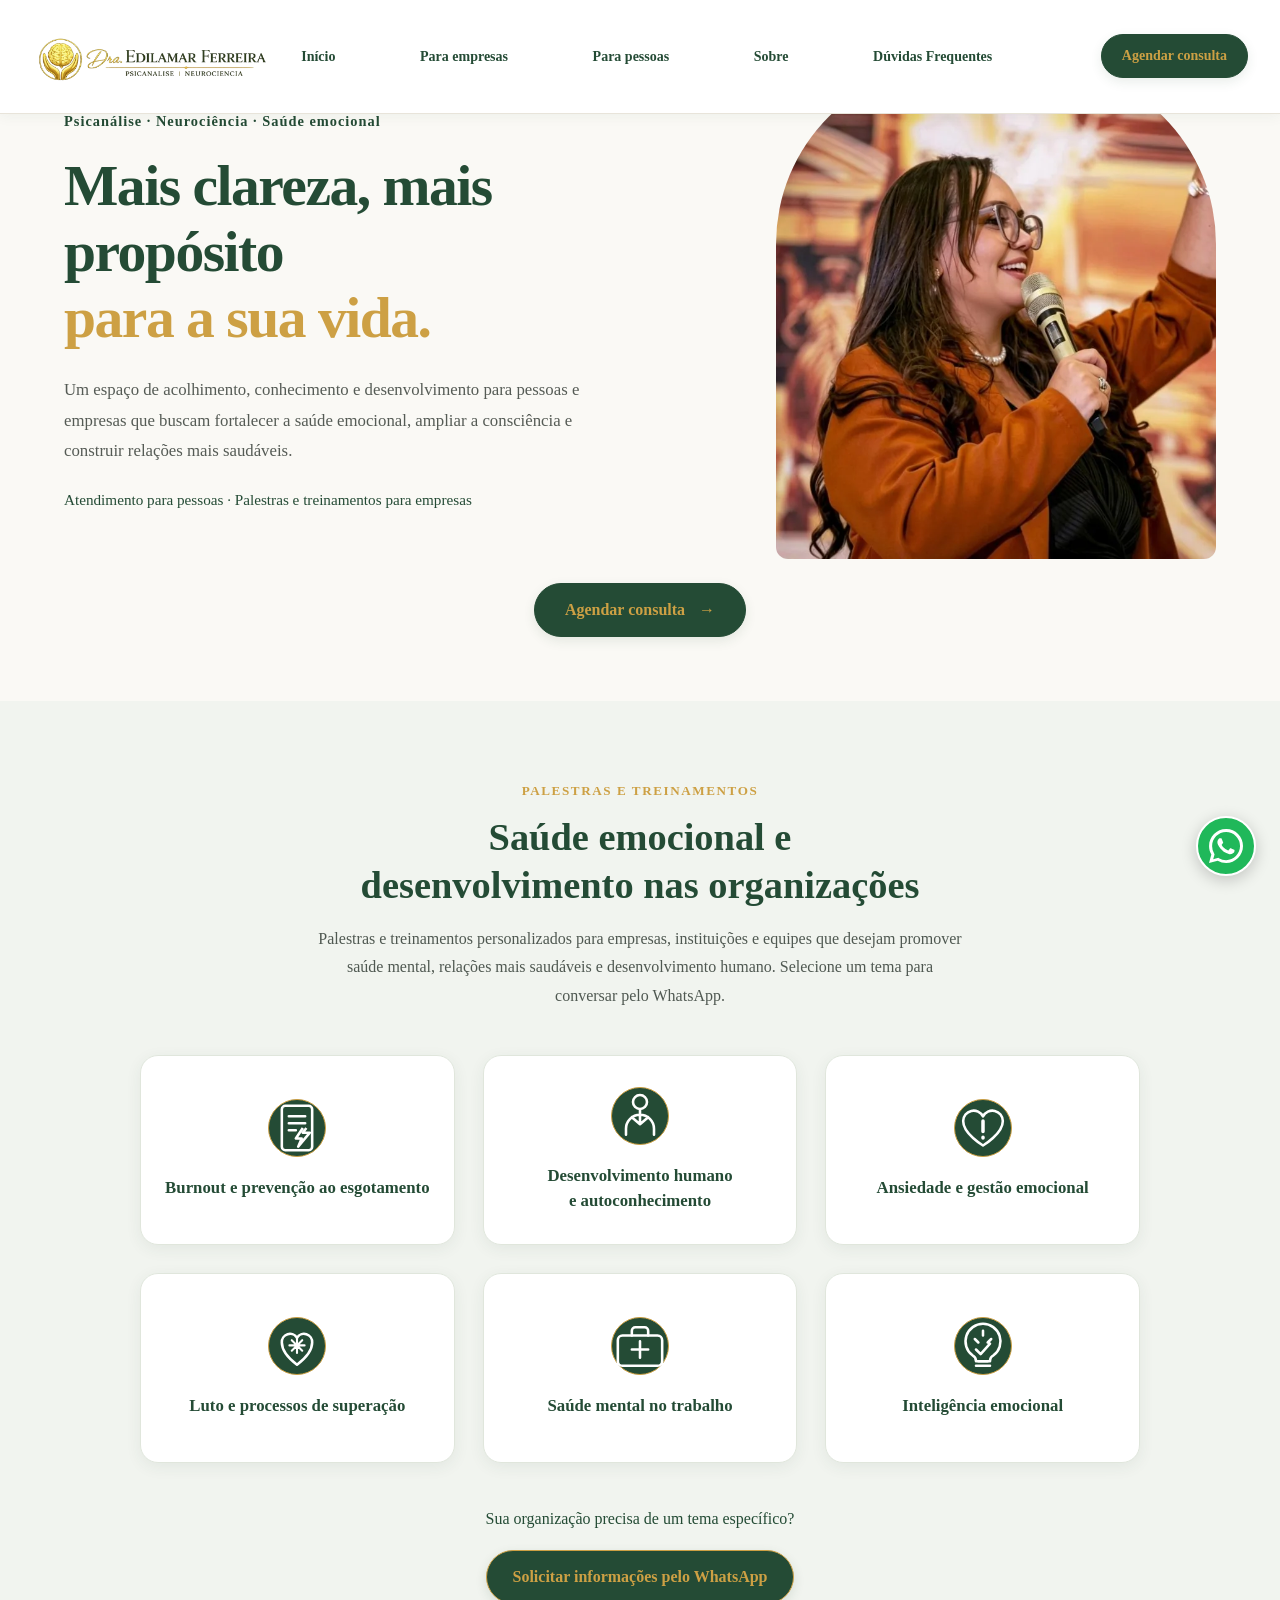
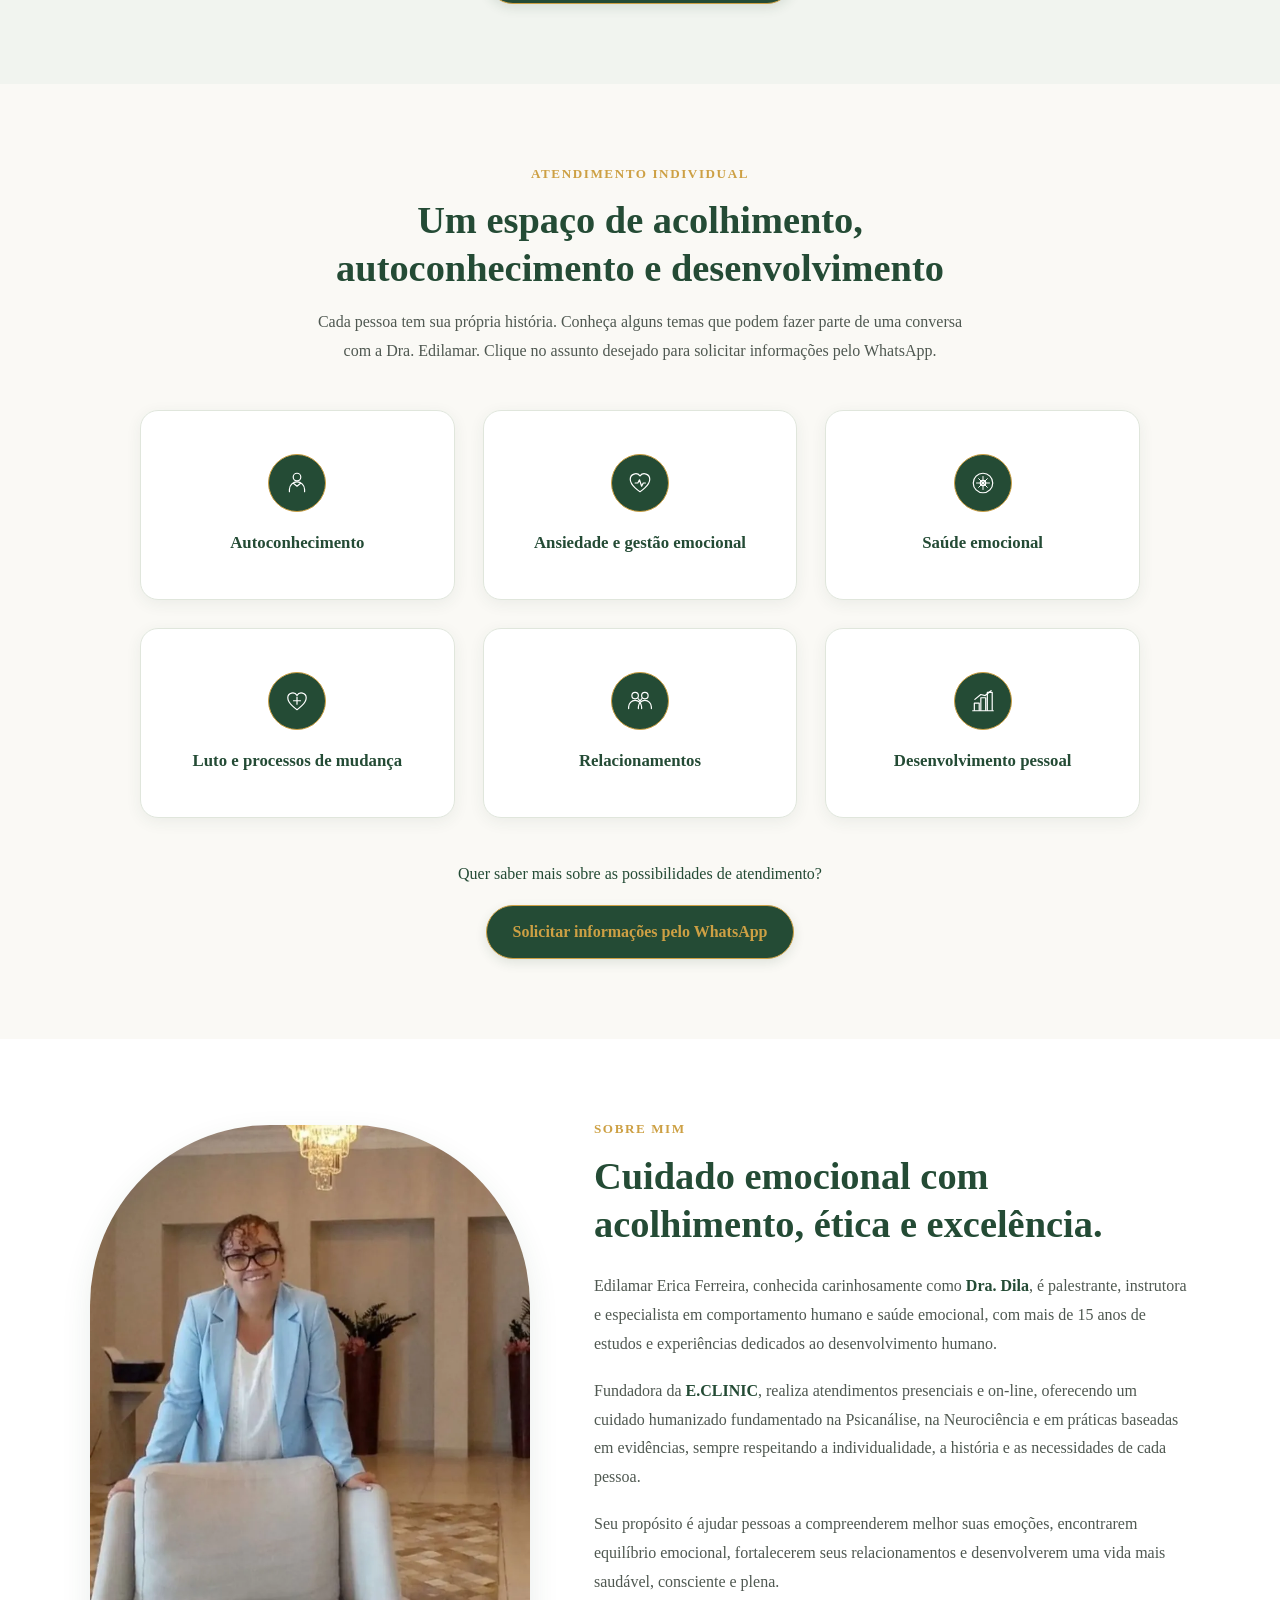
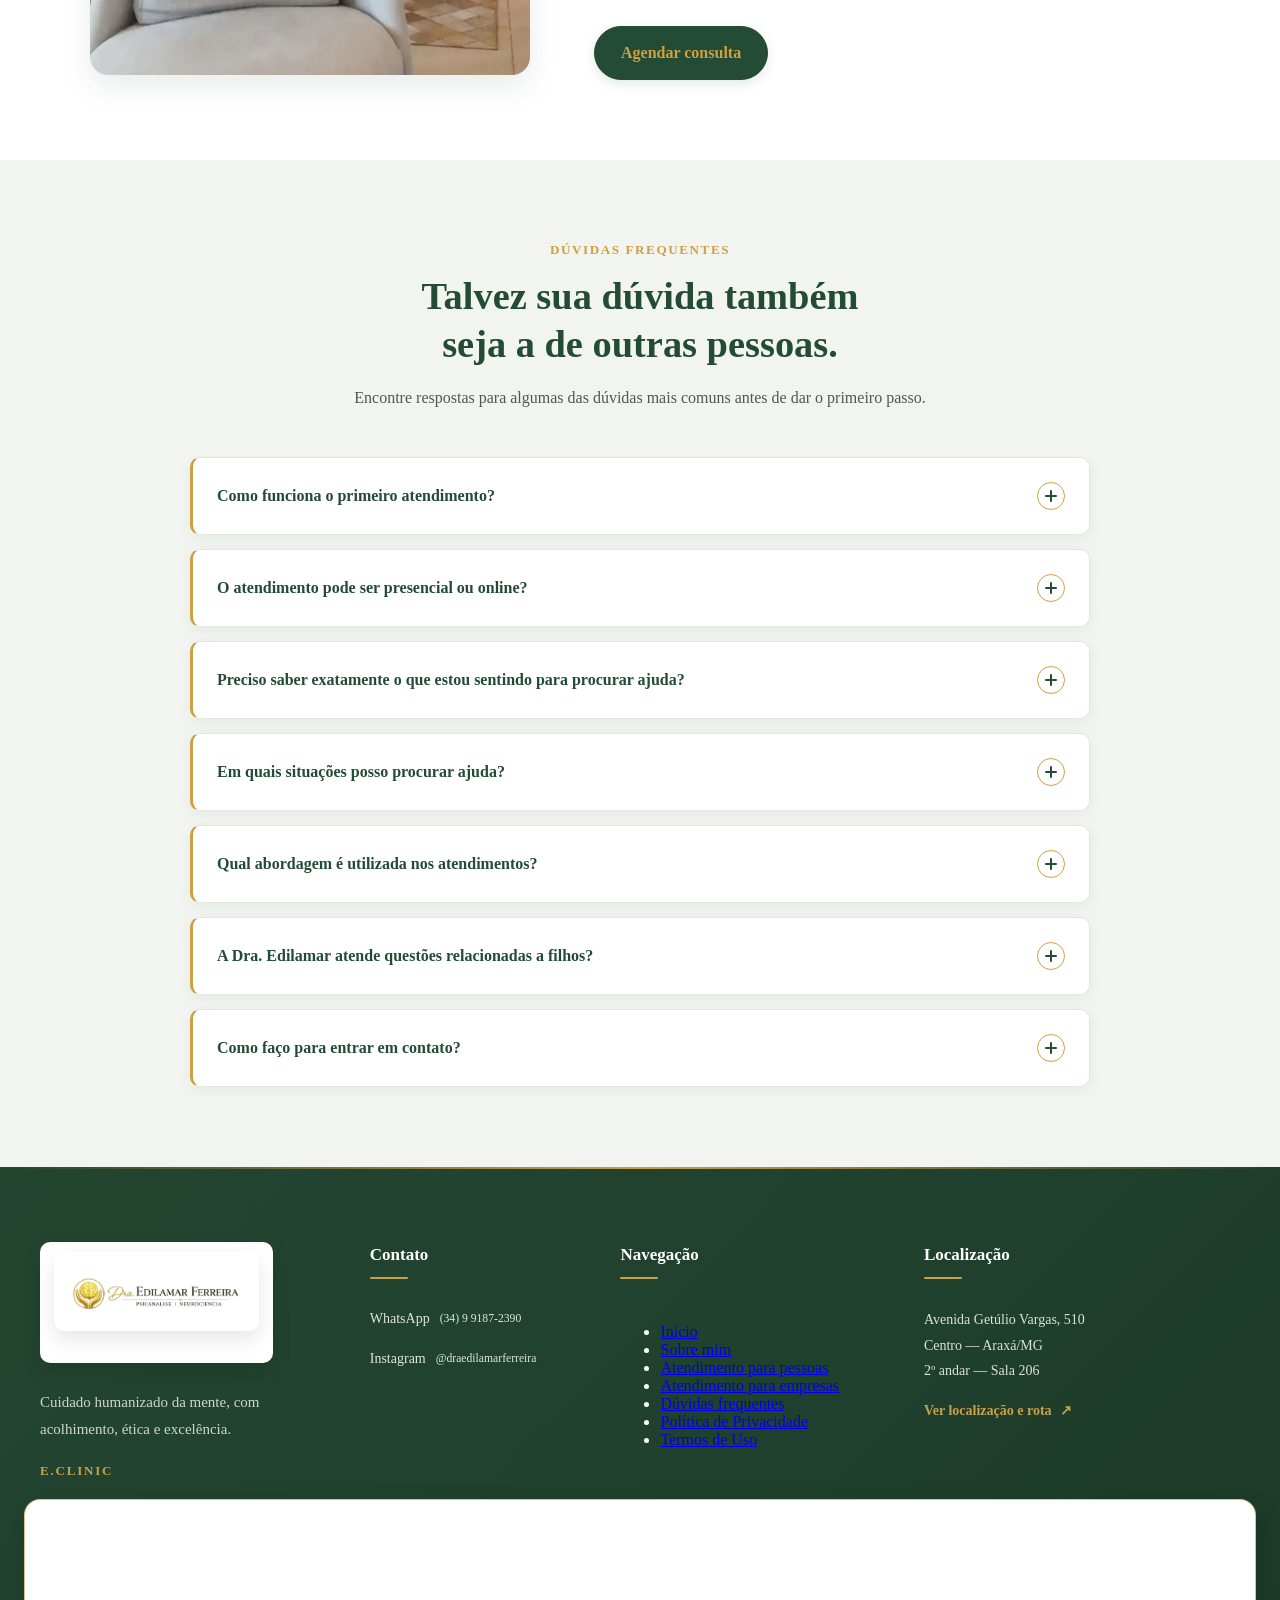
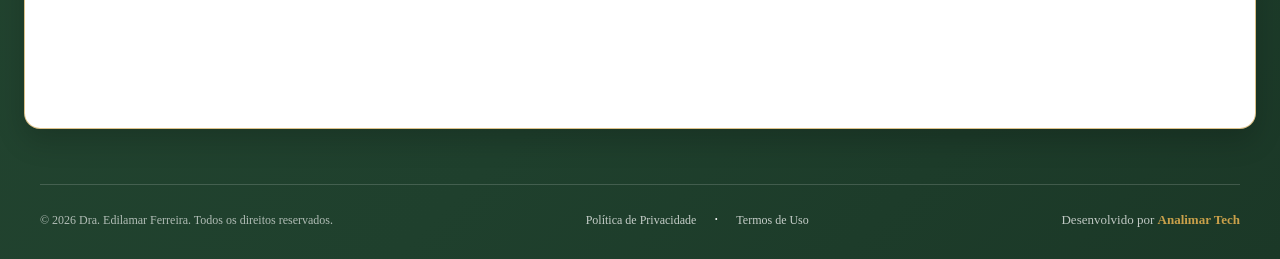
==== commit 98823869: "Corrige links do rodape" ====
--- a/index.html
+++ b/index.html
@@ -1152,20 +1152,20 @@
                                 Navegação
                             </h2>
 
-                            <ul class="rodape__lista">
-
+                            <ul>
                                 <li><a href="#inicio">Início</a></li>
-                                <li><a href="#sobre">Sobre</a></li>
-                                <li><a href="#acolhimento">Acolhimento</a></li>
-                                <li><a href="#especialidades">Para
-                                        Pessoas</a></li>
-                                <li><a href="#palestras">Para Empresas</a></li>
-                                <li><a href="#cuidado">Seu Cuidado</a></li>
+                                <li><a href="#sobre">Sobre mim</a></li>
+                                <li><a href="#para-pessoas">Atendimento para
+                                        pessoas</a></li>
+                                <li><a href="#para-empresas">Atendimento para
+                                        empresas</a></li>
                                 <li><a href="#duvidas">Dúvidas
-                                        Frequentes</a></li>
-                                <li><a href="#presente">Receba seu
-                                        presente</a></li>
-
+                                        frequentes</a></li>
+                                <li><a
+                                        href="politica-de-privacidade.html">Política
+                                        de Privacidade</a></li>
+                                <li><a href="termos-de-uso.html">Termos de
+                                        Uso</a></li>
                             </ul>
 
                         </nav>
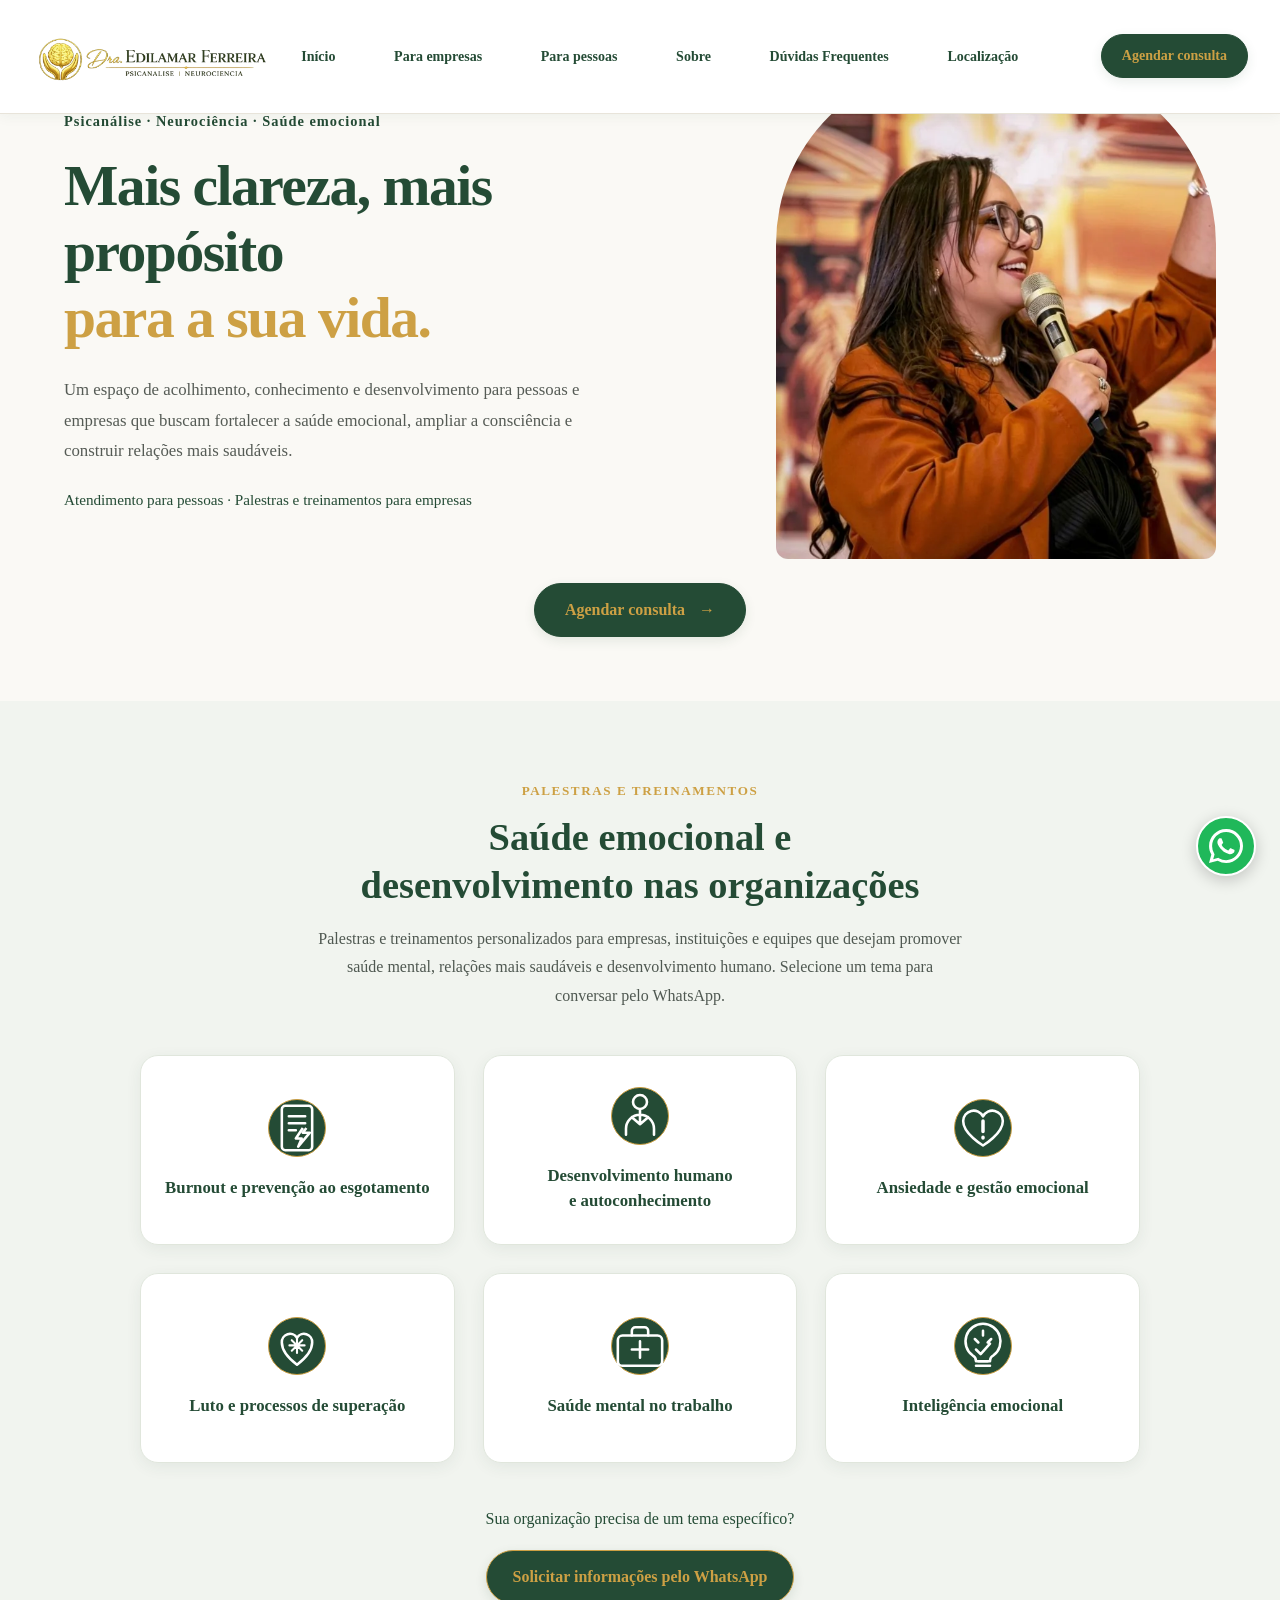
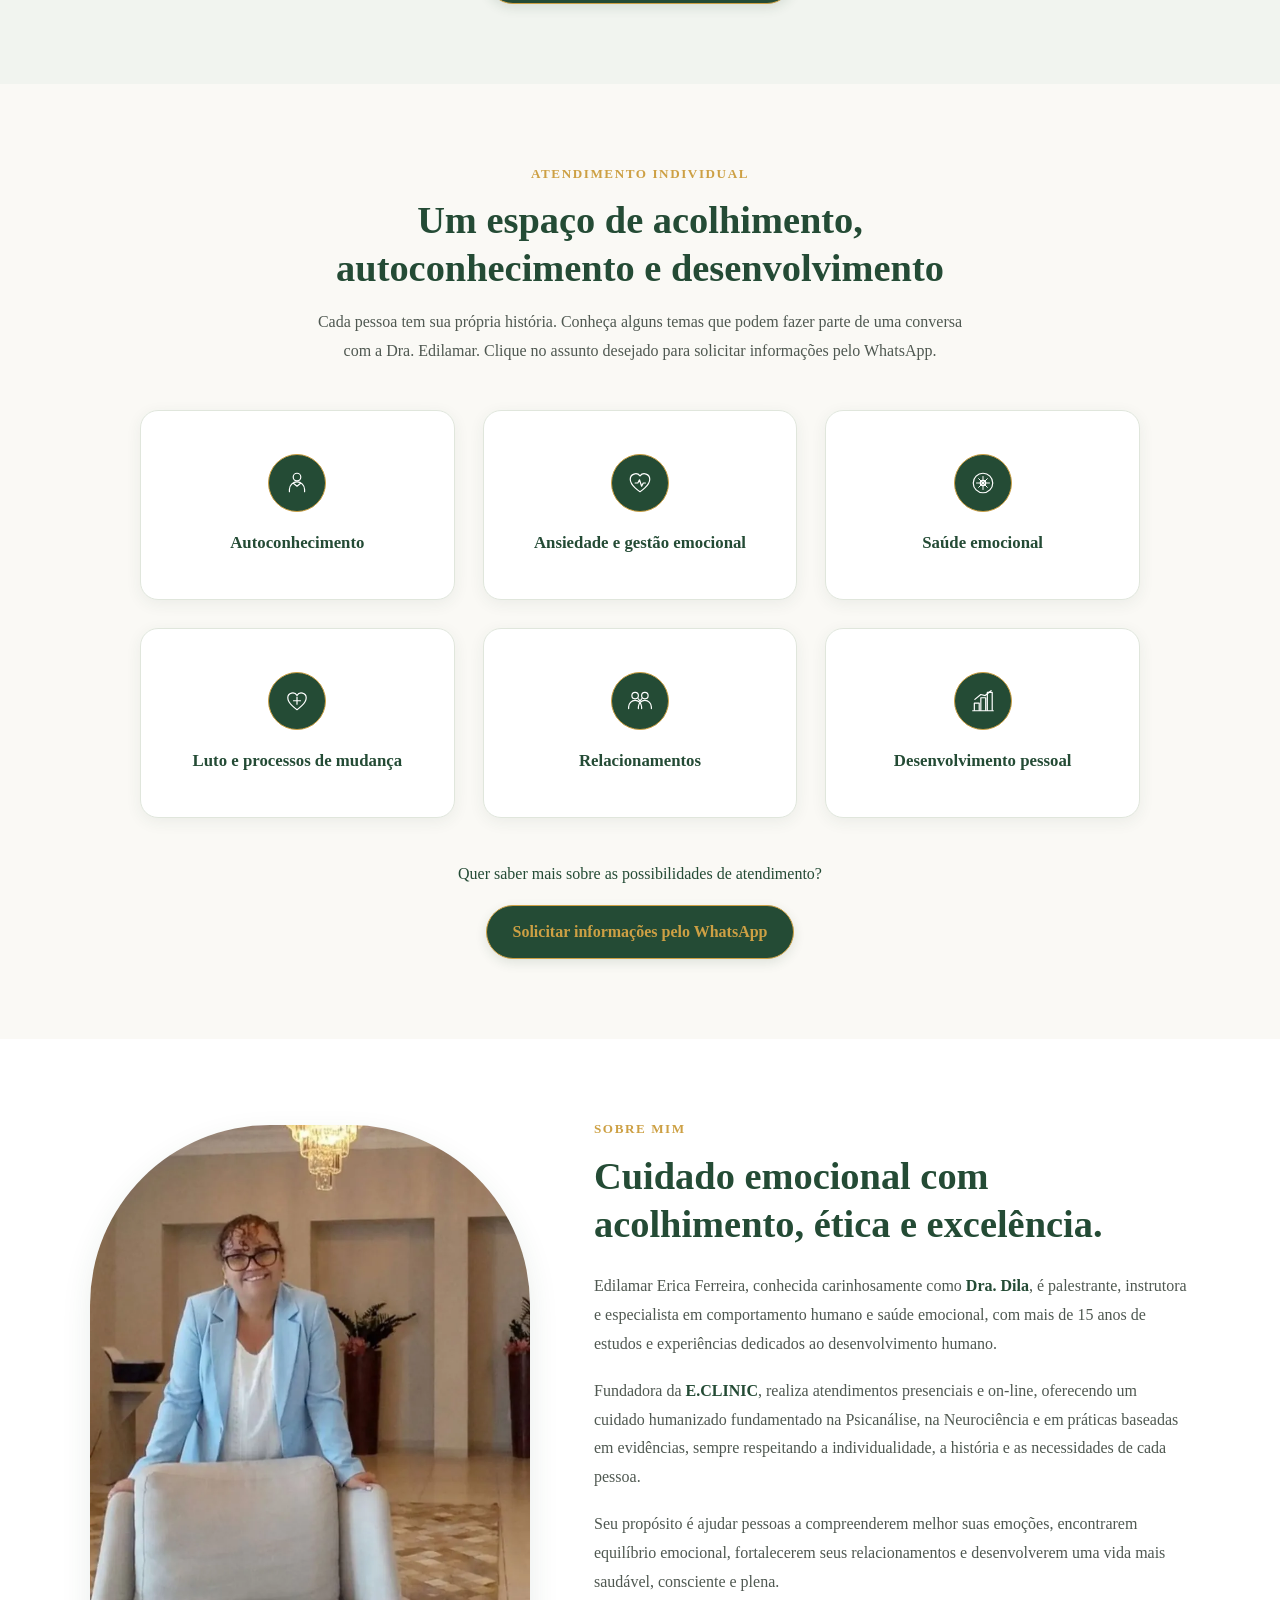
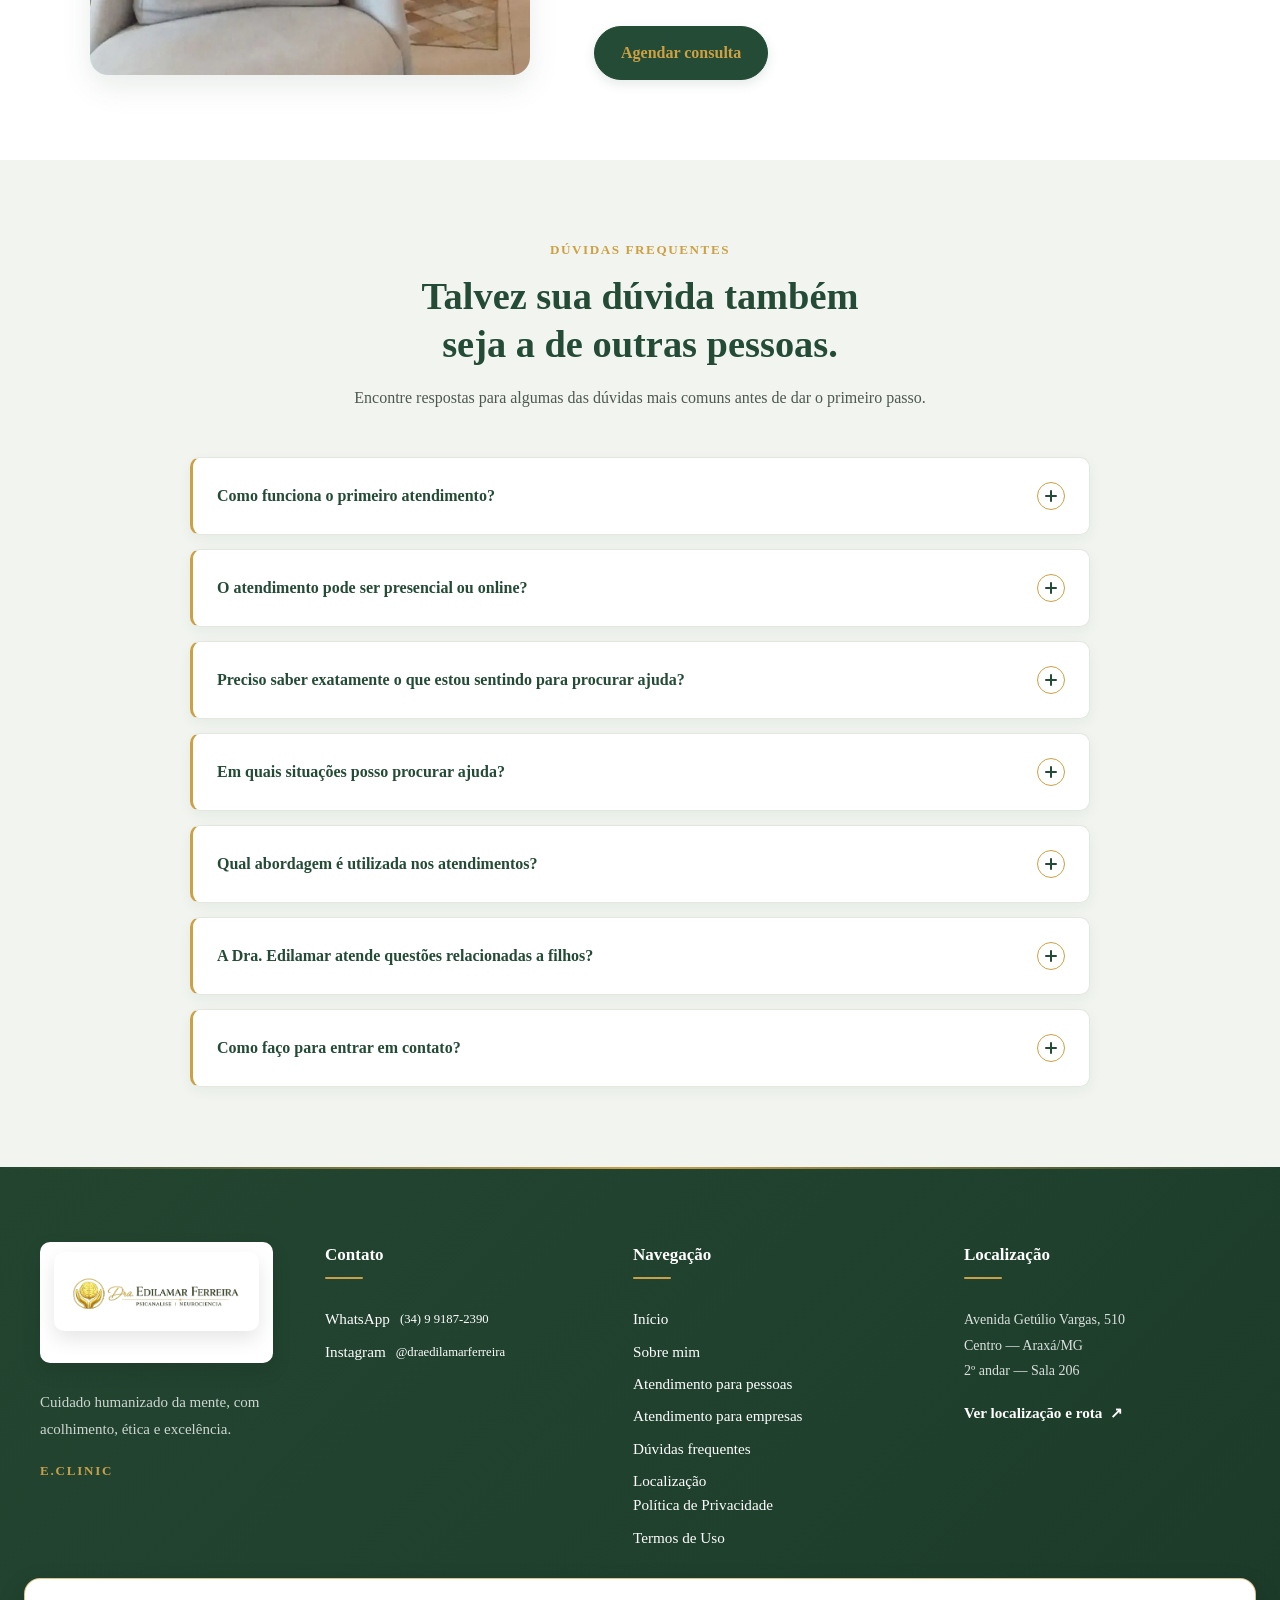
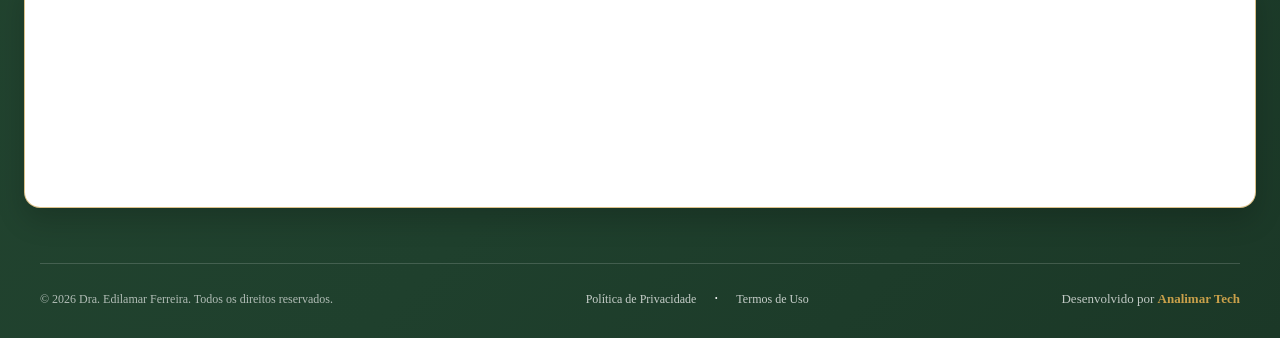
==== commit a9fb44c3: "salvando para publicar" ====
--- a/index.html
+++ b/index.html
@@ -94,1178 +94,1186 @@
                                 href="#sobre">
                                 Sobre
                             </a>
-
-                            <li>
-                                <a
-                                    class="cabecalho__link"
-                                    href="#duvidas">
-                                    Dúvidas Frequentes
-                                </a>
-                            </li>
-
-                            <li class="cabecalho__item-cta">
-                                <a
-                                    class="cabecalho__cta"
-                                    href="https://api.whatsapp.com/send/?phone=5534991872390&text=Ol%C3%A1%2C+Dra.+Edilamar%21+Encontrei+seu+site+e+gostaria+de+agendar+uma+consulta."
-                                    target="_blank"
-                                    rel="noopener noreferrer">
-                                    Agendar consulta
-                                </a>
-                            </li>
-
-                        </ul>
-                    </nav>
-
+                        </li>
+
+                        <li>
+                            <a
+                                class="cabecalho__link"
+                                href="#duvidas">
+                                Dúvidas Frequentes
+                            </a>
+                        </li>
+                        <li>
+                            <a class="cabecalho__link" href="#rodape">
+                                Localização
+                            </a>
+                        </li>
+
+                        <li class="cabecalho__item-cta">
+                            <a
+                                class="cabecalho__cta"
+                                href="https://api.whatsapp.com/send/?phone=5534991872390&text=Ol%C3%A1%2C+Dra.+Edilamar%21+Encontrei+seu+site+e+gostaria+de+agendar+uma+consulta."
+                                target="_blank"
+                                rel="noopener noreferrer">
+                                Agendar consulta
+                            </a>
+                        </li>
+
+                    </ul>
+                </nav>
+
+            </div>
+
+        </header>
+
+        <!-- Conteúdo principal do site -->
+        <main id="conteudo-principal">
+
+            <!-- Banner principal -->
+            <section
+                class="banner"
+                id="inicio"
+                aria-labelledby="banner-titulo">
+
+                <div class="banner__container">
+
+                    <!-- Conteúdo textual do banner -->
+                    <div class="banner__conteudo">
+
+                        <p class="banner__especialidade">
+                            Psicanálise · Neurociência · Saúde emocional
+                        </p>
+
+                        <h1 class="banner__titulo" id="banner-titulo">
+                            Mais clareza,
+                            mais propósito
+                            <span>para a sua vida.</span>
+                        </h1>
+
+                        <p class="banner__descricao">
+                            Um espaço de acolhimento, conhecimento e
+                            desenvolvimento para pessoas e empresas que
+                            buscam fortalecer a saúde emocional, ampliar
+                            a consciência e construir relações mais
+                            saudáveis.
+                        </p>
+
+                        <p class="banner__publico">
+                            Atendimento para pessoas · Palestras e
+                            treinamentos
+                            para empresas
+                        </p>
+
+                    </div>
+
+                    <!-- Fotografia da profissional -->
+                    <div class="banner__imagem">
+
+                        <img
+                            src="./image/fotos/foto-banner.webp"
+                            alt="Dra. Edilamar Ferreira, profissional de psicanálise e neurociência."
+                            width="800"
+                            height="900"
+                            fetchpriority="high"
+                            decoding="async">
+
+                    </div>
+                    <a
+                        class="banner__cta"
+                        href="https://api.whatsapp.com/send/?phone=5534991872390&amp;text=Ol%C3%A1%2C%20Dra.%20Edilamar%21%20Conheci%20seu%20trabalho%20pelo%20site%20e%20gostaria%20de%20mais%20informa%C3%A7%C3%B5es%20sobre%20seus%20servi%C3%A7os%20para%20pessoas%20e%20empresas."
+                        target="_blank"
+                        rel="noopener noreferrer"
+                        aria-label="Entrar em contato com a Dra. Edilamar pelo WhatsApp. Abre em nova aba.">
+                        <span>Agendar consulta</span>
+                        <span aria-hidden="true">→</span>
+                    </a>
                 </div>
 
-            </header>
-
-            <!-- Conteúdo principal do site -->
-            <main id="conteudo-principal">
-
-                <!-- Banner principal -->
-                <section
-                    class="banner"
-                    id="inicio"
-                    aria-labelledby="banner-titulo">
-
-                    <div class="banner__container">
-
-                        <!-- Conteúdo textual do banner -->
-                        <div class="banner__conteudo">
-
-                            <p class="banner__especialidade">
-                                Psicanálise · Neurociência · Saúde emocional
-                            </p>
-
-                            <h1 class="banner__titulo" id="banner-titulo">
-                                Mais clareza,
-                                mais propósito
-                                <span>para a sua vida.</span>
-                            </h1>
-
-                            <p class="banner__descricao">
-                                Um espaço de acolhimento, conhecimento e
-                                desenvolvimento para pessoas e empresas que
-                                buscam fortalecer a saúde emocional, ampliar
-                                a consciência e construir relações mais
-                                saudáveis.
-                            </p>
-
-                            <p class="banner__publico">
-                                Atendimento para pessoas · Palestras e
-                                treinamentos
-                                para empresas
-                            </p>
-
-                        </div>
-
-                        <!-- Fotografia da profissional -->
-                        <div class="banner__imagem">
-
-                            <img
-                                src="./image/fotos/foto-banner.webp"
-                                alt="Dra. Edilamar Ferreira, profissional de psicanálise e neurociência."
-                                width="800"
-                                height="900"
-                                fetchpriority="high"
-                                decoding="async">
-
-                        </div>
+            </section>
+
+            <!-- Seção: Para Empresas -->
+            <section class="empresas" id="para-empresas"
+                aria-labelledby="empresas-titulo">
+
+                <div class="empresas__container">
+
+                    <header class="empresas__cabecalho">
+                        <p class="empresas__subtitulo">
+                            PALESTRAS E TREINAMENTOS
+                        </p>
+
+                        <h2 class="empresas__titulo" id="empresas-titulo">
+                            Saúde emocional e desenvolvimento nas
+                            organizações
+                        </h2>
+
+                        <p class="empresas__descricao">
+                            Palestras e treinamentos personalizados para
+                            empresas,
+                            instituições e equipes que desejam promover
+                            saúde
+                            mental,
+                            relações mais saudáveis e desenvolvimento
+                            humano.
+                            Selecione um tema para conversar pelo WhatsApp.
+                        </p>
+                    </header>
+
+                    <ul class="empresas__lista"
+                        aria-label="Temas de palestras e treinamentos">
+
+                        <!-- Card 1 -->
+                        <li class="empresas__item">
+
+                            <a
+                                class="empresas__card"
+                                href="https://wa.me/5534991872390?text=Ol%C3%A1%2C%20Dra.%20Edilamar!%20Gostaria%20de%20informa%C3%A7%C3%B5es%20sobre%20palestra%20de%20burnout%20e%20preven%C3%A7%C3%A3o%20ao%20esgotamento."
+                                target="_blank"
+                                rel="noopener noreferrer"
+                                aria-label="Consultar pelo WhatsApp sobre palestra de burnout e prevenção ao esgotamento">
+                                <span
+                                    class="empresas__icone"
+                                    aria-hidden="true">
+                                    <svg
+                                        viewBox="0 0 48 48"
+                                        fill="none"
+                                        xmlns="http://www.w3.org/2000/svg">
+                                        <rect
+                                            x="11"
+                                            y="5"
+                                            width="26"
+                                            height="38"
+                                            rx="3"
+                                            stroke="currentColor"
+                                            stroke-width="2.2" />
+                                        <path
+                                            d="M17 14h14M17 20h14M17 26h6"
+                                            stroke="currentColor"
+                                            stroke-width="2.2"
+                                            stroke-linecap="round" />
+                                        <path
+                                            d="M29 24l-6 9h5l-3 7 10-12h-6l3-4"
+                                            stroke="currentColor"
+                                            stroke-width="2.2"
+                                            stroke-linejoin="round" />
+                                    </svg>
+                                </span>
+
+                                <h3 class="empresas__card-titulo">
+                                    Burnout e prevenção ao esgotamento
+                                </h3>
+                            </a>
+
+                        </li>
+
+                        <!-- Card 2 -->
+                        <li class="empresas__item">
+
+                            <a
+                                class="empresas__card"
+                                href="https://wa.me/5534991872390?text=Ol%C3%A1%2C%20Dra.%20Edilamar!%20Gostaria%20de%20informa%C3%A7%C3%B5es%20sobre%20palestra%20de%20desenvolvimento%20humano%20e%20autoconhecimento."
+                                target="_blank"
+                                rel="noopener noreferrer"
+                                aria-label="Consultar pelo WhatsApp sobre palestra de desenvolvimento humano e autoconhecimento">
+                                <span
+                                    class="empresas__icone"
+                                    aria-hidden="true">
+                                    <svg
+                                        viewBox="0 0 48 48"
+                                        fill="none"
+                                        xmlns="http://www.w3.org/2000/svg">
+                                        <circle
+                                            cx="24"
+                                            cy="12"
+                                            r="6"
+                                            stroke="currentColor"
+                                            stroke-width="2.2" />
+                                        <path
+                                            d="M12 40v-5a12 12 0 0 1 24 0v5M24 19v12M17 25l7 6 7-6"
+                                            stroke="currentColor"
+                                            stroke-width="2.2"
+                                            stroke-linecap="round"
+                                            stroke-linejoin="round" />
+                                    </svg>
+                                </span>
+
+                                <h3 class="empresas__card-titulo">
+                                    Desenvolvimento humano e
+                                    autoconhecimento
+                                </h3>
+                            </a>
+
+                        </li>
+
+                        <!-- Card 3 -->
+                        <li class="empresas__item">
+
+                            <a
+                                class="empresas__card"
+                                href="https://wa.me/5534991872390?text=Ol%C3%A1%2C%20Dra.%20Edilamar!%20Gostaria%20de%20informa%C3%A7%C3%B5es%20sobre%20palestra%20de%20ansiedade%20e%20gest%C3%A3o%20emocional."
+                                target="_blank"
+                                rel="noopener noreferrer"
+                                aria-label="Consultar pelo WhatsApp sobre palestra de ansiedade e gestão emocional">
+                                <span
+                                    class="empresas__icone"
+                                    aria-hidden="true">
+                                    <svg
+                                        viewBox="0 0 48 48"
+                                        fill="none"
+                                        xmlns="http://www.w3.org/2000/svg">
+                                        <path
+                                            d="M24 39S7 29 7 18a9 9 0 0 1 17-4 9 9 0 0 1 17 4c0 11-17 21-17 21Z"
+                                            stroke="currentColor"
+                                            stroke-width="2.2"
+                                            stroke-linejoin="round" />
+                                        <path
+                                            d="M24 18v9M24 32v.5"
+                                            stroke="currentColor"
+                                            stroke-width="3"
+                                            stroke-linecap="round" />
+                                    </svg>
+                                </span>
+
+                                <h3 class="empresas__card-titulo">
+                                    Ansiedade e gestão emocional
+                                </h3>
+                            </a>
+
+                        </li>
+
+                        <!-- Card 4 -->
+                        <li class="empresas__item">
+
+                            <a
+                                class="empresas__card"
+                                href="https://wa.me/5534991872390?text=Ol%C3%A1%2C%20Dra.%20Edilamar!%20Gostaria%20de%20informa%C3%A7%C3%B5es%20sobre%20palestra%20de%20luto%20e%20processos%20de%20supera%C3%A7%C3%A3o."
+                                target="_blank"
+                                rel="noopener noreferrer"
+                                aria-label="Consultar pelo WhatsApp sobre palestra de luto e processos de superação">
+                                <span
+                                    class="empresas__icone"
+                                    aria-hidden="true">
+                                    <svg
+                                        viewBox="0 0 48 48"
+                                        fill="none"
+                                        xmlns="http://www.w3.org/2000/svg">
+                                        <path
+                                            d="M24 40C16 34 11 28 11 21a7 7 0 0 1 13-4 7 7 0 0 1 13 4c0 7-5 13-13 19Z"
+                                            stroke="currentColor"
+                                            stroke-width="2.2"
+                                            stroke-linejoin="round" />
+                                        <path
+                                            d="M24 17v13M17.5 23.5h13M19.5 19l9 9M28.5 19l-9 9"
+                                            stroke="currentColor"
+                                            stroke-width="1.8"
+                                            stroke-linecap="round" />
+                                    </svg>
+                                </span>
+
+                                <h3 class="empresas__card-titulo">
+                                    Luto e processos de superação
+                                </h3>
+                            </a>
+
+                        </li>
+
+                        <!-- Card 5 -->
+                        <li class="empresas__item">
+
+                            <a
+                                class="empresas__card"
+                                href="https://wa.me/5534991872390?text=Ol%C3%A1%2C%20Dra.%20Edilamar!%20Gostaria%20de%20informa%C3%A7%C3%B5es%20sobre%20palestra%20de%20sa%C3%BAde%20mental%20no%20trabalho."
+                                target="_blank"
+                                rel="noopener noreferrer"
+                                aria-label="Consultar pelo WhatsApp sobre palestra de saúde mental no trabalho">
+
+                                <span class="empresas__icone"
+                                    aria-hidden="true">
+                                    <svg
+                                        viewBox="0 0 48 48"
+                                        fill="none"
+                                        xmlns="http://www.w3.org/2000/svg">
+                                        <rect
+                                            x="5"
+                                            y="15"
+                                            width="38"
+                                            height="26"
+                                            rx="4"
+                                            stroke="currentColor"
+                                            stroke-width="2.2" />
+                                        <path
+                                            d="M17 15v-4a3 3 0 0 1 3-3h8a3 3 0 0 1 3 3v4M24 20v14M17 27h14"
+                                            stroke="currentColor"
+                                            stroke-width="2.2"
+                                            stroke-linecap="round" />
+                                    </svg>
+                                </span>
+
+                                <h3 class="empresas__card-titulo">
+                                    Saúde mental no trabalho
+                                </h3>
+                            </a>
+
+                        </li>
+
+                        <!-- Card 6 -->
+                        <li class="empresas__item">
+                            <a
+                                class="empresas__card"
+                                href="https://wa.me/5534991872390?text=Ol%C3%A1%2C%20Dra.%20Edilamar!%20Gostaria%20de%20informa%C3%A7%C3%B5es%20sobre%20palestra%20de%20intelig%C3%AAncia%20emocional."
+                                target="_blank"
+                                rel="noopener noreferrer"
+                                aria-label="Consultar pelo WhatsApp sobre palestra de inteligência emocional">
+
+                                <span
+                                    class="empresas__icone"
+                                    aria-hidden="true">
+
+                                    <svg
+                                        viewBox="0 0 48 48"
+                                        fill="none"
+                                        xmlns="http://www.w3.org/2000/svg">
+
+                                        <path
+                                            d="M24 5a15 15 0 0 0-9 27c2 1 3 3 3 5h12c0-2 1-4 3-5a15 15 0 0 0-9-27Z"
+                                            stroke="currentColor"
+                                            stroke-width="2.2"
+                                            stroke-linejoin="round" />
+
+                                        <path
+                                            d="M18 41h12M20 37h8M24 11v4M17 18l3 3M31 18l-3 3M18 27l4 4 8-9"
+                                            stroke="currentColor"
+                                            stroke-width="2.2"
+                                            stroke-linecap="round"
+                                            stroke-linejoin="round" />
+
+                                    </svg>
+                                </span>
+
+                                <h3 class="empresas__card-titulo">
+                                    Inteligência emocional
+                                </h3>
+                            </a>
+                        </li>
+
+                    </ul>
+
+                    <!-- Contato geral para empresas -->
+                    <div class="empresas__contato">
+
+                        <p class="empresas__contato-texto">
+                            Sua organização precisa de um tema específico?
+                        </p>
+
                         <a
-                            class="banner__cta"
-                            href="https://api.whatsapp.com/send/?phone=5534991872390&amp;text=Ol%C3%A1%2C%20Dra.%20Edilamar%21%20Conheci%20seu%20trabalho%20pelo%20site%20e%20gostaria%20de%20mais%20informa%C3%A7%C3%B5es%20sobre%20seus%20servi%C3%A7os%20para%20pessoas%20e%20empresas."
+                            class="empresas__cta"
+                            href="https://wa.me/5534991872390?text=Ol%C3%A1%2C%20Dra.%20Edilamar!%20Gostaria%20de%20conversar%20sobre%20palestras%20e%20treinamentos%20para%20minha%20organiza%C3%A7%C3%A3o."
                             target="_blank"
                             rel="noopener noreferrer"
-                            aria-label="Entrar em contato com a Dra. Edilamar pelo WhatsApp. Abre em nova aba.">
-                            <span>Agendar consulta</span>
-                            <span aria-hidden="true">→</span>
+                            aria-label="Solicitar informações sobre palestras e treinamentos pelo WhatsApp">
+                            Solicitar informações pelo WhatsApp
                         </a>
                     </div>
 
-                </section>
-
-                <!-- Seção: Para Empresas -->
-                <section class="empresas" id="para-empresas"
-                    aria-labelledby="empresas-titulo">
-
-                    <div class="empresas__container">
-
-                        <header class="empresas__cabecalho">
-                            <p class="empresas__subtitulo">
-                                PALESTRAS E TREINAMENTOS
-                            </p>
-
-                            <h2 class="empresas__titulo" id="empresas-titulo">
-                                Saúde emocional e desenvolvimento nas
-                                organizações
-                            </h2>
-
-                            <p class="empresas__descricao">
-                                Palestras e treinamentos personalizados para
-                                empresas,
-                                instituições e equipes que desejam promover
-                                saúde
-                                mental,
-                                relações mais saudáveis e desenvolvimento
-                                humano.
-                                Selecione um tema para conversar pelo WhatsApp.
-                            </p>
-                        </header>
-
-                        <ul class="empresas__lista"
-                            aria-label="Temas de palestras e treinamentos">
-
-                            <!-- Card 1 -->
-                            <li class="empresas__item">
-
-                                <a
-                                    class="empresas__card"
-                                    href="https://wa.me/5534991872390?text=Ol%C3%A1%2C%20Dra.%20Edilamar!%20Gostaria%20de%20informa%C3%A7%C3%B5es%20sobre%20palestra%20de%20burnout%20e%20preven%C3%A7%C3%A3o%20ao%20esgotamento."
-                                    target="_blank"
-                                    rel="noopener noreferrer"
-                                    aria-label="Consultar pelo WhatsApp sobre palestra de burnout e prevenção ao esgotamento">
-                                    <span
-                                        class="empresas__icone"
-                                        aria-hidden="true">
-                                        <svg
-                                            viewBox="0 0 48 48"
-                                            fill="none"
-                                            xmlns="http://www.w3.org/2000/svg">
-                                            <rect
-                                                x="11"
-                                                y="5"
-                                                width="26"
-                                                height="38"
-                                                rx="3"
-                                                stroke="currentColor"
-                                                stroke-width="2.2" />
-                                            <path
-                                                d="M17 14h14M17 20h14M17 26h6"
-                                                stroke="currentColor"
-                                                stroke-width="2.2"
-                                                stroke-linecap="round" />
-                                            <path
-                                                d="M29 24l-6 9h5l-3 7 10-12h-6l3-4"
-                                                stroke="currentColor"
-                                                stroke-width="2.2"
-                                                stroke-linejoin="round" />
-                                        </svg>
-                                    </span>
-
-                                    <h3 class="empresas__card-titulo">
-                                        Burnout e prevenção ao esgotamento
-                                    </h3>
-                                </a>
-
-                            </li>
-
-                            <!-- Card 2 -->
-                            <li class="empresas__item">
-
-                                <a
-                                    class="empresas__card"
-                                    href="https://wa.me/5534991872390?text=Ol%C3%A1%2C%20Dra.%20Edilamar!%20Gostaria%20de%20informa%C3%A7%C3%B5es%20sobre%20palestra%20de%20desenvolvimento%20humano%20e%20autoconhecimento."
-                                    target="_blank"
-                                    rel="noopener noreferrer"
-                                    aria-label="Consultar pelo WhatsApp sobre palestra de desenvolvimento humano e autoconhecimento">
-                                    <span
-                                        class="empresas__icone"
-                                        aria-hidden="true">
-                                        <svg
-                                            viewBox="0 0 48 48"
-                                            fill="none"
-                                            xmlns="http://www.w3.org/2000/svg">
-                                            <circle
-                                                cx="24"
-                                                cy="12"
-                                                r="6"
-                                                stroke="currentColor"
-                                                stroke-width="2.2" />
-                                            <path
-                                                d="M12 40v-5a12 12 0 0 1 24 0v5M24 19v12M17 25l7 6 7-6"
-                                                stroke="currentColor"
-                                                stroke-width="2.2"
-                                                stroke-linecap="round"
-                                                stroke-linejoin="round" />
-                                        </svg>
-                                    </span>
-
-                                    <h3 class="empresas__card-titulo">
-                                        Desenvolvimento humano e
-                                        autoconhecimento
-                                    </h3>
-                                </a>
-
-                            </li>
-
-                            <!-- Card 3 -->
-                            <li class="empresas__item">
-
-                                <a
-                                    class="empresas__card"
-                                    href="https://wa.me/5534991872390?text=Ol%C3%A1%2C%20Dra.%20Edilamar!%20Gostaria%20de%20informa%C3%A7%C3%B5es%20sobre%20palestra%20de%20ansiedade%20e%20gest%C3%A3o%20emocional."
-                                    target="_blank"
-                                    rel="noopener noreferrer"
-                                    aria-label="Consultar pelo WhatsApp sobre palestra de ansiedade e gestão emocional">
-                                    <span
-                                        class="empresas__icone"
-                                        aria-hidden="true">
-                                        <svg
-                                            viewBox="0 0 48 48"
-                                            fill="none"
-                                            xmlns="http://www.w3.org/2000/svg">
-                                            <path
-                                                d="M24 39S7 29 7 18a9 9 0 0 1 17-4 9 9 0 0 1 17 4c0 11-17 21-17 21Z"
-                                                stroke="currentColor"
-                                                stroke-width="2.2"
-                                                stroke-linejoin="round" />
-                                            <path
-                                                d="M24 18v9M24 32v.5"
-                                                stroke="currentColor"
-                                                stroke-width="3"
-                                                stroke-linecap="round" />
-                                        </svg>
-                                    </span>
-
-                                    <h3 class="empresas__card-titulo">
-                                        Ansiedade e gestão emocional
-                                    </h3>
-                                </a>
-
-                            </li>
-
-                            <!-- Card 4 -->
-                            <li class="empresas__item">
-
-                                <a
-                                    class="empresas__card"
-                                    href="https://wa.me/5534991872390?text=Ol%C3%A1%2C%20Dra.%20Edilamar!%20Gostaria%20de%20informa%C3%A7%C3%B5es%20sobre%20palestra%20de%20luto%20e%20processos%20de%20supera%C3%A7%C3%A3o."
-                                    target="_blank"
-                                    rel="noopener noreferrer"
-                                    aria-label="Consultar pelo WhatsApp sobre palestra de luto e processos de superação">
-                                    <span
-                                        class="empresas__icone"
-                                        aria-hidden="true">
-                                        <svg
-                                            viewBox="0 0 48 48"
-                                            fill="none"
-                                            xmlns="http://www.w3.org/2000/svg">
-                                            <path
-                                                d="M24 40C16 34 11 28 11 21a7 7 0 0 1 13-4 7 7 0 0 1 13 4c0 7-5 13-13 19Z"
-                                                stroke="currentColor"
-                                                stroke-width="2.2"
-                                                stroke-linejoin="round" />
-                                            <path
-                                                d="M24 17v13M17.5 23.5h13M19.5 19l9 9M28.5 19l-9 9"
-                                                stroke="currentColor"
-                                                stroke-width="1.8"
-                                                stroke-linecap="round" />
-                                        </svg>
-                                    </span>
-
-                                    <h3 class="empresas__card-titulo">
-                                        Luto e processos de superação
-                                    </h3>
-                                </a>
-
-                            </li>
-
-                            <!-- Card 5 -->
-                            <li class="empresas__item">
-
-                                <a
-                                    class="empresas__card"
-                                    href="https://wa.me/5534991872390?text=Ol%C3%A1%2C%20Dra.%20Edilamar!%20Gostaria%20de%20informa%C3%A7%C3%B5es%20sobre%20palestra%20de%20sa%C3%BAde%20mental%20no%20trabalho."
-                                    target="_blank"
-                                    rel="noopener noreferrer"
-                                    aria-label="Consultar pelo WhatsApp sobre palestra de saúde mental no trabalho">
-
-                                    <span class="empresas__icone"
-                                        aria-hidden="true">
-                                        <svg
-                                            viewBox="0 0 48 48"
-                                            fill="none"
-                                            xmlns="http://www.w3.org/2000/svg">
-                                            <rect
-                                                x="5"
-                                                y="15"
-                                                width="38"
-                                                height="26"
-                                                rx="4"
-                                                stroke="currentColor"
-                                                stroke-width="2.2" />
-                                            <path
-                                                d="M17 15v-4a3 3 0 0 1 3-3h8a3 3 0 0 1 3 3v4M24 20v14M17 27h14"
-                                                stroke="currentColor"
-                                                stroke-width="2.2"
-                                                stroke-linecap="round" />
-                                        </svg>
-                                    </span>
-
-                                    <h3 class="empresas__card-titulo">
-                                        Saúde mental no trabalho
-                                    </h3>
-                                </a>
-
-                            </li>
-
-                            <!-- Card 6 -->
-                            <li class="empresas__item">
-                                <a
-                                    class="empresas__card"
-                                    href="https://wa.me/5534991872390?text=Ol%C3%A1%2C%20Dra.%20Edilamar!%20Gostaria%20de%20informa%C3%A7%C3%B5es%20sobre%20palestra%20de%20intelig%C3%AAncia%20emocional."
-                                    target="_blank"
-                                    rel="noopener noreferrer"
-                                    aria-label="Consultar pelo WhatsApp sobre palestra de inteligência emocional">
-
-                                    <span
-                                        class="empresas__icone"
-                                        aria-hidden="true">
-
-                                        <svg
-                                            viewBox="0 0 48 48"
-                                            fill="none"
-                                            xmlns="http://www.w3.org/2000/svg">
-
-                                            <path
-                                                d="M24 5a15 15 0 0 0-9 27c2 1 3 3 3 5h12c0-2 1-4 3-5a15 15 0 0 0-9-27Z"
-                                                stroke="currentColor"
-                                                stroke-width="2.2"
-                                                stroke-linejoin="round" />
-
-                                            <path
-                                                d="M18 41h12M20 37h8M24 11v4M17 18l3 3M31 18l-3 3M18 27l4 4 8-9"
-                                                stroke="currentColor"
-                                                stroke-width="2.2"
-                                                stroke-linecap="round"
-                                                stroke-linejoin="round" />
-
-                                        </svg>
-                                    </span>
-
-                                    <h3 class="empresas__card-titulo">
-                                        Inteligência emocional
-                                    </h3>
-                                </a>
-                            </li>
-
-                        </ul>
-
-                        <!-- Contato geral para empresas -->
-                        <div class="empresas__contato">
-
-                            <p class="empresas__contato-texto">
-                                Sua organização precisa de um tema específico?
-                            </p>
-
-                            <a
-                                class="empresas__cta"
-                                href="https://wa.me/5534991872390?text=Ol%C3%A1%2C%20Dra.%20Edilamar!%20Gostaria%20de%20conversar%20sobre%20palestras%20e%20treinamentos%20para%20minha%20organiza%C3%A7%C3%A3o."
-                                target="_blank"
-                                rel="noopener noreferrer"
-                                aria-label="Solicitar informações sobre palestras e treinamentos pelo WhatsApp">
-                                Solicitar informações pelo WhatsApp
-                            </a>
+                </div>
+
+            </section>
+
+            <!-- Seção: Para Pessoas -->
+            <section
+                class="pessoas"
+                id="para-pessoas"
+                aria-labelledby="pessoas-titulo">
+
+                <div class="pessoas__container">
+
+                    <!-- Cabeçalho da seção -->
+                    <header class="pessoas__cabecalho">
+
+                        <p class="pessoas__subtitulo">
+                            ATENDIMENTO INDIVIDUAL
+                        </p>
+
+                        <h2
+                            class="pessoas__titulo"
+                            id="pessoas-titulo">
+                            Um espaço de acolhimento,
+                            autoconhecimento e desenvolvimento
+                        </h2>
+
+                        <p class="pessoas__descricao">
+                            Cada pessoa tem sua própria história.
+                            Conheça alguns temas que podem fazer parte
+                            de uma conversa com a Dra. Edilamar.
+                            Clique no assunto desejado para solicitar
+                            informações pelo WhatsApp.
+                        </p>
+
+                    </header>
+
+                    <!-- Cards de temas para pessoas -->
+                    <ul
+                        class="pessoas__lista"
+                        aria-label="Temas de atendimento para pessoas">
+
+                        <!-- Card 1: Autoconhecimento -->
+                        <li class="pessoas__item">
+
+                            <a
+                                class="pessoas__card"
+                                href="https://wa.me/5534991872390?text=Ol%C3%A1%2C%20Dra.%20Edilamar!%20Gostaria%20de%20informa%C3%A7%C3%B5es%20sobre%20autoconhecimento."
+                                target="_blank"
+                                rel="noopener noreferrer"
+                                aria-label="Solicitar informações sobre autoconhecimento pelo WhatsApp">
+
+                                <span
+                                    class="pessoas__icone"
+                                    aria-hidden="true">
+                                    <svg
+                                        viewBox="0 0 48 48"
+                                        fill="none"
+                                        xmlns="http://www.w3.org/2000/svg">
+                                        <circle
+                                            cx="24"
+                                            cy="13"
+                                            r="7"
+                                            stroke="currentColor"
+                                            stroke-width="2.2" />
+                                        <path
+                                            d="M10 40v-4a14 14 0 0 1 28 0v4M18 25l6 5 6-5"
+                                            stroke="currentColor"
+                                            stroke-width="2.2"
+                                            stroke-linecap="round"
+                                            stroke-linejoin="round" />
+                                    </svg>
+                                </span>
+
+                                <h3 class="pessoas__card-titulo">
+                                    Autoconhecimento
+                                </h3>
+
+                            </a>
+
+                        </li>
+
+                        <!-- Card 2: Ansiedade e gestão emocional -->
+                        <li class="pessoas__item">
+
+                            <a
+                                class="pessoas__card"
+                                href="https://wa.me/5534991872390?text=Ol%C3%A1%2C%20Dra.%20Edilamar!%20Gostaria%20de%20informa%C3%A7%C3%B5es%20sobre%20ansiedade%20e%20gest%C3%A3o%20emocional."
+                                target="_blank"
+                                rel="noopener noreferrer"
+                                aria-label="Solicitar informações sobre ansiedade e gestão emocional pelo WhatsApp">
+
+                                <span
+                                    class="pessoas__icone"
+                                    aria-hidden="true">
+                                    <svg
+                                        viewBox="0 0 48 48"
+                                        fill="none"
+                                        xmlns="http://www.w3.org/2000/svg">
+                                        <path
+                                            d="M24 40S6 29 6 17a10 10 0 0 1 18-6 10 10 0 0 1 18 6c0 12-18 23-18 23Z"
+                                            stroke="currentColor"
+                                            stroke-width="2.2"
+                                            stroke-linejoin="round" />
+                                        <path
+                                            d="M15 24h5l3-6 4 12 3-6h4"
+                                            stroke="currentColor"
+                                            stroke-width="2.2"
+                                            stroke-linecap="round"
+                                            stroke-linejoin="round" />
+                                    </svg>
+                                </span>
+
+                                <h3 class="pessoas__card-titulo">
+                                    Ansiedade e gestão emocional
+                                </h3>
+
+                            </a>
+
+                        </li>
+
+                        <!-- Card 3: Saúde emocional -->
+                        <li class="pessoas__item">
+
+                            <a
+                                class="pessoas__card"
+                                href="https://wa.me/5534991872390?text=Ol%C3%A1%2C%20Dra.%20Edilamar!%20Gostaria%20de%20informa%C3%A7%C3%B5es%20sobre%20sa%C3%BAde%20emocional."
+                                target="_blank"
+                                rel="noopener noreferrer"
+                                aria-label="Solicitar informações sobre saúde emocional pelo WhatsApp">
+
+                                <span
+                                    class="pessoas__icone"
+                                    aria-hidden="true">
+                                    <svg
+                                        viewBox="0 0 48 48"
+                                        fill="none"
+                                        xmlns="http://www.w3.org/2000/svg">
+                                        <circle
+                                            cx="24"
+                                            cy="24"
+                                            r="18"
+                                            stroke="currentColor"
+                                            stroke-width="2.2" />
+                                        <path
+                                            d="M24 12v24M12 24h24M16 16l16 16M32 16 16 32"
+                                            stroke="currentColor"
+                                            stroke-width="1.8"
+                                            stroke-linecap="round" />
+                                        <circle
+                                            cx="24"
+                                            cy="24"
+                                            r="5"
+                                            stroke="currentColor"
+                                            stroke-width="2.2" />
+                                    </svg>
+                                </span>
+
+                                <h3 class="pessoas__card-titulo">
+                                    Saúde emocional
+                                </h3>
+
+                            </a>
+
+                        </li>
+
+                        <!-- Card 4: Luto e processos de mudança -->
+                        <li class="pessoas__item">
+
+                            <a
+                                class="pessoas__card"
+                                href="https://wa.me/5534991872390?text=Ol%C3%A1%2C%20Dra.%20Edilamar!%20Gostaria%20de%20informa%C3%A7%C3%B5es%20sobre%20luto%20e%20processos%20de%20mudan%C3%A7a."
+                                target="_blank"
+                                rel="noopener noreferrer"
+                                aria-label="Solicitar informações sobre luto e processos de mudança pelo WhatsApp">
+
+                                <span
+                                    class="pessoas__icone"
+                                    aria-hidden="true">
+                                    <svg
+                                        viewBox="0 0 48 48"
+                                        fill="none"
+                                        xmlns="http://www.w3.org/2000/svg">
+                                        <path
+                                            d="M24 40S7 29 7 18a9 9 0 0 1 17-4 9 9 0 0 1 17 4c0 11-17 22-17 22Z"
+                                            stroke="currentColor"
+                                            stroke-width="2.2"
+                                            stroke-linejoin="round" />
+                                        <path
+                                            d="M24 17v13M17.5 23.5h13"
+                                            stroke="currentColor"
+                                            stroke-width="2.2"
+                                            stroke-linecap="round" />
+                                    </svg>
+                                </span>
+
+                                <h3 class="pessoas__card-titulo">
+                                    Luto e processos de mudança
+                                </h3>
+
+                            </a>
+
+                        </li>
+
+                        <!-- Card 5: Relacionamentos -->
+                        <li class="pessoas__item">
+
+                            <a
+                                class="pessoas__card"
+                                href="https://wa.me/5534991872390?text=Ol%C3%A1%2C%20Dra.%20Edilamar!%20Gostaria%20de%20informa%C3%A7%C3%B5es%20sobre%20relacionamentos%20e%20rela%C3%A7%C3%B5es%20interpessoais."
+                                target="_blank"
+                                rel="noopener noreferrer"
+                                aria-label="Solicitar informações sobre relacionamentos pelo WhatsApp">
+
+                                <span
+                                    class="pessoas__icone"
+                                    aria-hidden="true">
+                                    <svg
+                                        viewBox="0 0 48 48"
+                                        fill="none"
+                                        xmlns="http://www.w3.org/2000/svg">
+                                        <circle
+                                            cx="15"
+                                            cy="14"
+                                            r="6"
+                                            stroke="currentColor"
+                                            stroke-width="2.2" />
+                                        <circle
+                                            cx="33"
+                                            cy="14"
+                                            r="6"
+                                            stroke="currentColor"
+                                            stroke-width="2.2" />
+                                        <path
+                                            d="M3 38v-3a12 12 0 0 1 24 0v3M21 38v-3a12 12 0 0 1 24 0v3M21 20l3 4 3-4"
+                                            stroke="currentColor"
+                                            stroke-width="2.2"
+                                            stroke-linecap="round"
+                                            stroke-linejoin="round" />
+                                    </svg>
+                                </span>
+
+                                <h3 class="pessoas__card-titulo">
+                                    Relacionamentos
+                                </h3>
+
+                            </a>
+
+                        </li>
+
+                        <!-- Card 6: Desenvolvimento pessoal -->
+                        <li class="pessoas__item">
+
+                            <a
+                                class="pessoas__card"
+                                href="https://wa.me/5534991872390?text=Ol%C3%A1%2C%20Dra.%20Edilamar!%20Gostaria%20de%20informa%C3%A7%C3%B5es%20sobre%20desenvolvimento%20pessoal."
+                                target="_blank"
+                                rel="noopener noreferrer"
+                                aria-label="Solicitar informações sobre desenvolvimento pessoal pelo WhatsApp">
+
+                                <span
+                                    class="pessoas__icone"
+                                    aria-hidden="true">
+                                    <svg
+                                        viewBox="0 0 48 48"
+                                        fill="none"
+                                        xmlns="http://www.w3.org/2000/svg">
+                                        <path
+                                            d="M8 40V28h9v12M20 40V18h9v22M32 40V8h9v32M5 42h38"
+                                            stroke="currentColor"
+                                            stroke-width="2.2"
+                                            stroke-linecap="round"
+                                            stroke-linejoin="round" />
+                                        <path
+                                            d="m9 21 11-9 8 2 11-9"
+                                            stroke="currentColor"
+                                            stroke-width="2.2"
+                                            stroke-linecap="round"
+                                            stroke-linejoin="round" />
+                                    </svg>
+                                </span>
+
+                                <h3 class="pessoas__card-titulo">
+                                    Desenvolvimento pessoal
+                                </h3>
+
+                            </a>
+
+                        </li>
+
+                    </ul>
+
+                    <!-- Contato geral para pessoas -->
+                    <div class="pessoas__contato">
+
+                        <p class="pessoas__contato-texto">
+                            Quer saber mais sobre as possibilidades
+                            de atendimento?
+                        </p>
+
+                        <a
+                            class="pessoas__cta"
+                            href="https://wa.me/5534991872390?text=Ol%C3%A1%2C%20Dra.%20Edilamar!%20Gostaria%20de%20informa%C3%A7%C3%B5es%20sobre%20seus%20atendimentos%20para%20pessoas."
+                            target="_blank"
+                            rel="noopener noreferrer"
+                            aria-label="Conversar com a Dra. Edilamar pelo WhatsApp sobre atendimento para pessoas">
+                            Solicitar informações pelo WhatsApp
+                        </a>
+
+                    </div>
+
+                </div>
+
+            </section>
+            <!-- Seção: Sobre a Dra. Edilamar -->
+            <section
+                class="sobre"
+                id="sobre"
+                aria-labelledby="sobre-titulo">
+
+                <div class="sobre__container">
+
+                    <!-- Fotografia da profissional -->
+                    <div class="sobre__imagem">
+
+                        <img
+                            src="./image/fotos/foto-sobre-mim.webp"
+                            alt="Dra. Edilamar Ferreira, conhecida como Dra. Dila, sorrindo e usando blazer azul-claro."
+                            width="800"
+                            height="1000"
+                            loading="lazy"
+                            decoding="async">
+
+                    </div>
+
+                    <!-- Apresentação profissional -->
+                    <div class="sobre__conteudo">
+
+                        <p class="sobre__subtitulo">
+                            SOBRE MIM
+                        </p>
+
+                        <h2
+                            class="sobre__titulo"
+                            id="sobre-titulo">
+                            Cuidado emocional com acolhimento, ética e
+                            excelência.
+                        </h2>
+
+                        <p class="sobre__descricao">
+                            Edilamar Erica Ferreira, conhecida
+                            carinhosamente
+                            como
+                            <strong>Dra. Dila</strong>, é palestrante,
+                            instrutora e
+                            especialista em comportamento humano e saúde
+                            emocional,
+                            com mais de 15 anos de estudos e experiências
+                            dedicados
+                            ao desenvolvimento humano.
+                        </p>
+
+                        <p class="sobre__texto">
+                            Fundadora da <strong>E.CLINIC</strong>, realiza
+                            atendimentos
+                            presenciais e on-line, oferecendo um cuidado
+                            humanizado
+                            fundamentado na Psicanálise, na Neurociência e
+                            em
+                            práticas
+                            baseadas em evidências, sempre respeitando a
+                            individualidade,
+                            a história e as necessidades de cada pessoa.
+                        </p>
+
+                        <p class="sobre__texto">
+                            Seu propósito é ajudar pessoas a compreenderem
+                            melhor suas
+                            emoções, encontrarem equilíbrio emocional,
+                            fortalecerem seus
+                            relacionamentos e desenvolverem uma vida mais
+                            saudável,
+                            consciente e plena.
+                        </p>
+
+                        <!-- Ações de contato -->
+                        <div class="sobre__acoes">
+
+                            <a
+                                class="sobre__cta"
+                                href="https://wa.me/5534991872390?text=Ol%C3%A1%2C%20Dra.%20Dila!%20Gostaria%20de%20informa%C3%A7%C3%B5es%20sobre%20seus%20atendimentos."
+                                target="_blank"
+                                rel="noopener noreferrer"
+                                aria-label="Agendar consulta com a Dra. Dila pelo WhatsApp">
+                                Agendar consulta
+                            </a>
+
                         </div>
 
                     </div>
 
-                </section>
-
-                <!-- Seção: Para Pessoas -->
-                <section
-                    class="pessoas"
-                    id="para-pessoas"
-                    aria-labelledby="pessoas-titulo">
-
-                    <div class="pessoas__container">
-
-                        <!-- Cabeçalho da seção -->
-                        <header class="pessoas__cabecalho">
-
-                            <p class="pessoas__subtitulo">
-                                ATENDIMENTO INDIVIDUAL
-                            </p>
-
-                            <h2
-                                class="pessoas__titulo"
-                                id="pessoas-titulo">
-                                Um espaço de acolhimento,
-                                autoconhecimento e desenvolvimento
-                            </h2>
-
-                            <p class="pessoas__descricao">
-                                Cada pessoa tem sua própria história.
-                                Conheça alguns temas que podem fazer parte
-                                de uma conversa com a Dra. Edilamar.
-                                Clique no assunto desejado para solicitar
-                                informações pelo WhatsApp.
-                            </p>
-
-                        </header>
-
-                        <!-- Cards de temas para pessoas -->
-                        <ul
-                            class="pessoas__lista"
-                            aria-label="Temas de atendimento para pessoas">
-
-                            <!-- Card 1: Autoconhecimento -->
-                            <li class="pessoas__item">
-
-                                <a
-                                    class="pessoas__card"
-                                    href="https://wa.me/5534991872390?text=Ol%C3%A1%2C%20Dra.%20Edilamar!%20Gostaria%20de%20informa%C3%A7%C3%B5es%20sobre%20autoconhecimento."
-                                    target="_blank"
-                                    rel="noopener noreferrer"
-                                    aria-label="Solicitar informações sobre autoconhecimento pelo WhatsApp">
-
-                                    <span
-                                        class="pessoas__icone"
-                                        aria-hidden="true">
-                                        <svg
-                                            viewBox="0 0 48 48"
-                                            fill="none"
-                                            xmlns="http://www.w3.org/2000/svg">
-                                            <circle
-                                                cx="24"
-                                                cy="13"
-                                                r="7"
-                                                stroke="currentColor"
-                                                stroke-width="2.2" />
-                                            <path
-                                                d="M10 40v-4a14 14 0 0 1 28 0v4M18 25l6 5 6-5"
-                                                stroke="currentColor"
-                                                stroke-width="2.2"
-                                                stroke-linecap="round"
-                                                stroke-linejoin="round" />
-                                        </svg>
-                                    </span>
-
-                                    <h3 class="pessoas__card-titulo">
-                                        Autoconhecimento
-                                    </h3>
-
-                                </a>
-
-                            </li>
-
-                            <!-- Card 2: Ansiedade e gestão emocional -->
-                            <li class="pessoas__item">
-
-                                <a
-                                    class="pessoas__card"
-                                    href="https://wa.me/5534991872390?text=Ol%C3%A1%2C%20Dra.%20Edilamar!%20Gostaria%20de%20informa%C3%A7%C3%B5es%20sobre%20ansiedade%20e%20gest%C3%A3o%20emocional."
-                                    target="_blank"
-                                    rel="noopener noreferrer"
-                                    aria-label="Solicitar informações sobre ansiedade e gestão emocional pelo WhatsApp">
-
-                                    <span
-                                        class="pessoas__icone"
-                                        aria-hidden="true">
-                                        <svg
-                                            viewBox="0 0 48 48"
-                                            fill="none"
-                                            xmlns="http://www.w3.org/2000/svg">
-                                            <path
-                                                d="M24 40S6 29 6 17a10 10 0 0 1 18-6 10 10 0 0 1 18 6c0 12-18 23-18 23Z"
-                                                stroke="currentColor"
-                                                stroke-width="2.2"
-                                                stroke-linejoin="round" />
-                                            <path
-                                                d="M15 24h5l3-6 4 12 3-6h4"
-                                                stroke="currentColor"
-                                                stroke-width="2.2"
-                                                stroke-linecap="round"
-                                                stroke-linejoin="round" />
-                                        </svg>
-                                    </span>
-
-                                    <h3 class="pessoas__card-titulo">
-                                        Ansiedade e gestão emocional
-                                    </h3>
-
-                                </a>
-
-                            </li>
-
-                            <!-- Card 3: Saúde emocional -->
-                            <li class="pessoas__item">
-
-                                <a
-                                    class="pessoas__card"
-                                    href="https://wa.me/5534991872390?text=Ol%C3%A1%2C%20Dra.%20Edilamar!%20Gostaria%20de%20informa%C3%A7%C3%B5es%20sobre%20sa%C3%BAde%20emocional."
-                                    target="_blank"
-                                    rel="noopener noreferrer"
-                                    aria-label="Solicitar informações sobre saúde emocional pelo WhatsApp">
-
-                                    <span
-                                        class="pessoas__icone"
-                                        aria-hidden="true">
-                                        <svg
-                                            viewBox="0 0 48 48"
-                                            fill="none"
-                                            xmlns="http://www.w3.org/2000/svg">
-                                            <circle
-                                                cx="24"
-                                                cy="24"
-                                                r="18"
-                                                stroke="currentColor"
-                                                stroke-width="2.2" />
-                                            <path
-                                                d="M24 12v24M12 24h24M16 16l16 16M32 16 16 32"
-                                                stroke="currentColor"
-                                                stroke-width="1.8"
-                                                stroke-linecap="round" />
-                                            <circle
-                                                cx="24"
-                                                cy="24"
-                                                r="5"
-                                                stroke="currentColor"
-                                                stroke-width="2.2" />
-                                        </svg>
-                                    </span>
-
-                                    <h3 class="pessoas__card-titulo">
-                                        Saúde emocional
-                                    </h3>
-
-                                </a>
-
-                            </li>
-
-                            <!-- Card 4: Luto e processos de mudança -->
-                            <li class="pessoas__item">
-
-                                <a
-                                    class="pessoas__card"
-                                    href="https://wa.me/5534991872390?text=Ol%C3%A1%2C%20Dra.%20Edilamar!%20Gostaria%20de%20informa%C3%A7%C3%B5es%20sobre%20luto%20e%20processos%20de%20mudan%C3%A7a."
-                                    target="_blank"
-                                    rel="noopener noreferrer"
-                                    aria-label="Solicitar informações sobre luto e processos de mudança pelo WhatsApp">
-
-                                    <span
-                                        class="pessoas__icone"
-                                        aria-hidden="true">
-                                        <svg
-                                            viewBox="0 0 48 48"
-                                            fill="none"
-                                            xmlns="http://www.w3.org/2000/svg">
-                                            <path
-                                                d="M24 40S7 29 7 18a9 9 0 0 1 17-4 9 9 0 0 1 17 4c0 11-17 22-17 22Z"
-                                                stroke="currentColor"
-                                                stroke-width="2.2"
-                                                stroke-linejoin="round" />
-                                            <path
-                                                d="M24 17v13M17.5 23.5h13"
-                                                stroke="currentColor"
-                                                stroke-width="2.2"
-                                                stroke-linecap="round" />
-                                        </svg>
-                                    </span>
-
-                                    <h3 class="pessoas__card-titulo">
-                                        Luto e processos de mudança
-                                    </h3>
-
-                                </a>
-
-                            </li>
-
-                            <!-- Card 5: Relacionamentos -->
-                            <li class="pessoas__item">
-
-                                <a
-                                    class="pessoas__card"
-                                    href="https://wa.me/5534991872390?text=Ol%C3%A1%2C%20Dra.%20Edilamar!%20Gostaria%20de%20informa%C3%A7%C3%B5es%20sobre%20relacionamentos%20e%20rela%C3%A7%C3%B5es%20interpessoais."
-                                    target="_blank"
-                                    rel="noopener noreferrer"
-                                    aria-label="Solicitar informações sobre relacionamentos pelo WhatsApp">
-
-                                    <span
-                                        class="pessoas__icone"
-                                        aria-hidden="true">
-                                        <svg
-                                            viewBox="0 0 48 48"
-                                            fill="none"
-                                            xmlns="http://www.w3.org/2000/svg">
-                                            <circle
-                                                cx="15"
-                                                cy="14"
-                                                r="6"
-                                                stroke="currentColor"
-                                                stroke-width="2.2" />
-                                            <circle
-                                                cx="33"
-                                                cy="14"
-                                                r="6"
-                                                stroke="currentColor"
-                                                stroke-width="2.2" />
-                                            <path
-                                                d="M3 38v-3a12 12 0 0 1 24 0v3M21 38v-3a12 12 0 0 1 24 0v3M21 20l3 4 3-4"
-                                                stroke="currentColor"
-                                                stroke-width="2.2"
-                                                stroke-linecap="round"
-                                                stroke-linejoin="round" />
-                                        </svg>
-                                    </span>
-
-                                    <h3 class="pessoas__card-titulo">
-                                        Relacionamentos
-                                    </h3>
-
-                                </a>
-
-                            </li>
-
-                            <!-- Card 6: Desenvolvimento pessoal -->
-                            <li class="pessoas__item">
-
-                                <a
-                                    class="pessoas__card"
-                                    href="https://wa.me/5534991872390?text=Ol%C3%A1%2C%20Dra.%20Edilamar!%20Gostaria%20de%20informa%C3%A7%C3%B5es%20sobre%20desenvolvimento%20pessoal."
-                                    target="_blank"
-                                    rel="noopener noreferrer"
-                                    aria-label="Solicitar informações sobre desenvolvimento pessoal pelo WhatsApp">
-
-                                    <span
-                                        class="pessoas__icone"
-                                        aria-hidden="true">
-                                        <svg
-                                            viewBox="0 0 48 48"
-                                            fill="none"
-                                            xmlns="http://www.w3.org/2000/svg">
-                                            <path
-                                                d="M8 40V28h9v12M20 40V18h9v22M32 40V8h9v32M5 42h38"
-                                                stroke="currentColor"
-                                                stroke-width="2.2"
-                                                stroke-linecap="round"
-                                                stroke-linejoin="round" />
-                                            <path
-                                                d="m9 21 11-9 8 2 11-9"
-                                                stroke="currentColor"
-                                                stroke-width="2.2"
-                                                stroke-linecap="round"
-                                                stroke-linejoin="round" />
-                                        </svg>
-                                    </span>
-
-                                    <h3 class="pessoas__card-titulo">
-                                        Desenvolvimento pessoal
-                                    </h3>
-
-                                </a>
-
-                            </li>
-
-                        </ul>
-
-                        <!-- Contato geral para pessoas -->
-                        <div class="pessoas__contato">
-
-                            <p class="pessoas__contato-texto">
-                                Quer saber mais sobre as possibilidades
-                                de atendimento?
-                            </p>
-
-                            <a
-                                class="pessoas__cta"
-                                href="https://wa.me/5534991872390?text=Ol%C3%A1%2C%20Dra.%20Edilamar!%20Gostaria%20de%20informa%C3%A7%C3%B5es%20sobre%20seus%20atendimentos%20para%20pessoas."
-                                target="_blank"
-                                rel="noopener noreferrer"
-                                aria-label="Conversar com a Dra. Edilamar pelo WhatsApp sobre atendimento para pessoas">
-                                Solicitar informações pelo WhatsApp
-                            </a>
-
-                        </div>
+                </div>
+
+            </section>
+
+            <!-- SEÇÃO: DÚVIDAS FREQUENTES -->
+            <section
+                class="duvidas"
+                id="duvidas"
+                aria-labelledby="duvidas-titulo">
+                <div class="duvidas__container">
+
+                    <!-- Cabeçalho da seção -->
+                    <header class="duvidas__cabecalho">
+
+                        <span class="duvidas__subtitulo">
+                            Dúvidas frequentes
+                        </span>
+
+                        <h2
+                            class="duvidas__titulo"
+                            id="duvidas-titulo">
+                            Talvez sua dúvida também seja a de
+                            outras pessoas.
+                        </h2>
+
+                        <p class="duvidas__descricao">
+                            Encontre respostas para algumas das dúvidas mais
+                            comuns antes de dar o primeiro passo.
+                        </p>
+
+                    </header>
+
+                    <!-- Lista de perguntas e respostas -->
+                    <div class="duvidas__lista">
+
+                        <details class="duvidas__item">
+                            <summary class="duvidas__pergunta">
+                                <span>Como funciona o primeiro
+                                    atendimento?</span>
+                                <span class="duvidas__icone"
+                                    aria-hidden="true"></span>
+                            </summary>
+
+                            <div class="duvidas__resposta">
+                                <p>
+                                    O primeiro atendimento é um momento de
+                                    acolhimento
+                                    e escuta, dedicado a compreender suas
+                                    necessidades,
+                                    sua história e o que motivou a busca por
+                                    ajuda.
+                                    A partir dessa conversa, são avaliados
+                                    os
+                                    próximos
+                                    passos do acompanhamento.
+                                </p>
+                            </div>
+                        </details>
+
+                        <details class="duvidas__item">
+                            <summary class="duvidas__pergunta">
+                                <span>O atendimento pode ser presencial ou
+                                    online?</span>
+                                <span class="duvidas__icone"
+                                    aria-hidden="true"></span>
+                            </summary>
+
+                            <div class="duvidas__resposta">
+                                <p>
+                                    As modalidades de atendimento e a
+                                    disponibilidade
+                                    de horários podem ser consultadas
+                                    diretamente com
+                                    a Dra. Edilamar. Entre em contato pelo
+                                    WhatsApp
+                                    para receber as orientações.
+                                </p>
+                            </div>
+                        </details>
+
+                        <details class="duvidas__item">
+                            <summary class="duvidas__pergunta">
+                                <span>
+                                    Preciso saber exatamente o que estou
+                                    sentindo
+                                    para procurar ajuda?
+                                </span>
+                                <span class="duvidas__icone"
+                                    aria-hidden="true"></span>
+                            </summary>
+
+                            <div class="duvidas__resposta">
+                                <p>
+                                    Não. Você não precisa ter todas as
+                                    respostas
+                                    ou saber explicar exatamente o que está
+                                    sentindo.
+                                    Ter dúvidas, sentir-se confuso ou
+                                    perceber
+                                    que
+                                    algo não está bem já pode ser um motivo
+                                    para
+                                    buscar acolhimento e orientação.
+                                </p>
+                            </div>
+                        </details>
+
+                        <details class="duvidas__item">
+                            <summary class="duvidas__pergunta">
+                                <span>Em quais situações posso procurar
+                                    ajuda?</span>
+                                <span class="duvidas__icone"
+                                    aria-hidden="true"></span>
+                            </summary>
+
+                            <div class="duvidas__resposta">
+                                <p>
+                                    Você pode buscar ajuda em momentos de
+                                    ansiedade,
+                                    dificuldades nos relacionamentos,
+                                    mudanças
+                                    importantes na vida, conflitos
+                                    familiares,
+                                    sobrecarga emocional ou quando sentir
+                                    necessidade
+                                    de se conhecer melhor e cuidar do seu
+                                    bem-estar.
+                                </p>
+                            </div>
+                        </details>
+
+                        <details class="duvidas__item">
+                            <summary class="duvidas__pergunta">
+                                <span>Qual abordagem é utilizada nos
+                                    atendimentos?</span>
+                                <span class="duvidas__icone"
+                                    aria-hidden="true"></span>
+                            </summary>
+
+                            <div class="duvidas__resposta">
+                                <p>
+                                    Para conhecer a abordagem utilizada pela
+                                    Dra. Edilamar e entender como ela se
+                                    aplica
+                                    às suas necessidades, entre em contato
+                                    diretamente com a profissional.
+                                </p>
+                            </div>
+                        </details>
+
+                        <details class="duvidas__item">
+                            <summary class="duvidas__pergunta">
+                                <span>
+                                    A Dra. Edilamar atende questões
+                                    relacionadas
+                                    a filhos?
+                                </span>
+                                <span class="duvidas__icone"
+                                    aria-hidden="true"></span>
+                            </summary>
+
+                            <div class="duvidas__resposta">
+                                <p>
+                                    As possibilidades de atendimento
+                                    relacionadas
+                                    a filhos e às questões familiares devem
+                                    ser
+                                    confirmadas diretamente com a Dra.
+                                    Edilamar.
+                                    Entre em contato para explicar sua
+                                    necessidade
+                                    e receber as informações adequadas.
+                                </p>
+                            </div>
+                        </details>
+
+                        <details class="duvidas__item">
+                            <summary class="duvidas__pergunta">
+                                <span>Como faço para entrar em
+                                    contato?</span>
+                                <span class="duvidas__icone"
+                                    aria-hidden="true"></span>
+                            </summary>
+
+                            <div class="duvidas__resposta">
+                                <p>
+                                    Você pode entrar em contato pelo botão
+                                    de
+                                    WhatsApp
+                                    disponível no site para tirar dúvidas
+                                    sobre
+                                    os
+                                    atendimentos e consultar as informações
+                                    para
+                                    agendamento.
+                                </p>
+                            </div>
+                        </details>
 
                     </div>
 
-                </section>
-                <!-- Seção: Sobre a Dra. Edilamar -->
-                <section
-                    class="sobre"
-                    id="sobre"
-                    aria-labelledby="sobre-titulo">
-
-                    <div class="sobre__container">
-
-                        <!-- Fotografia da profissional -->
-                        <div class="sobre__imagem">
-
-                            <img
-                                src="./image/fotos/foto-sobre-mim.webp"
-                                alt="Dra. Edilamar Ferreira, conhecida como Dra. Dila, sorrindo e usando blazer azul-claro."
-                                width="800"
-                                height="1000"
-                                loading="lazy"
-                                decoding="async">
-
-                        </div>
-
-                        <!-- Apresentação profissional -->
-                        <div class="sobre__conteudo">
-
-                            <p class="sobre__subtitulo">
-                                SOBRE MIM
-                            </p>
-
-                            <h2
-                                class="sobre__titulo"
-                                id="sobre-titulo">
-                                Cuidado emocional com acolhimento, ética e
-                                excelência.
-                            </h2>
-
-                            <p class="sobre__descricao">
-                                Edilamar Erica Ferreira, conhecida
-                                carinhosamente
-                                como
-                                <strong>Dra. Dila</strong>, é palestrante,
-                                instrutora e
-                                especialista em comportamento humano e saúde
-                                emocional,
-                                com mais de 15 anos de estudos e experiências
-                                dedicados
-                                ao desenvolvimento humano.
-                            </p>
-
-                            <p class="sobre__texto">
-                                Fundadora da <strong>E.CLINIC</strong>, realiza
-                                atendimentos
-                                presenciais e on-line, oferecendo um cuidado
-                                humanizado
-                                fundamentado na Psicanálise, na Neurociência e
-                                em
-                                práticas
-                                baseadas em evidências, sempre respeitando a
-                                individualidade,
-                                a história e as necessidades de cada pessoa.
-                            </p>
-
-                            <p class="sobre__texto">
-                                Seu propósito é ajudar pessoas a compreenderem
-                                melhor suas
-                                emoções, encontrarem equilíbrio emocional,
-                                fortalecerem seus
-                                relacionamentos e desenvolverem uma vida mais
-                                saudável,
-                                consciente e plena.
-                            </p>
-
-                            <!-- Ações de contato -->
-                            <div class="sobre__acoes">
-
-                                <a
-                                    class="sobre__cta"
-                                    href="https://wa.me/5534991872390?text=Ol%C3%A1%2C%20Dra.%20Dila!%20Gostaria%20de%20informa%C3%A7%C3%B5es%20sobre%20seus%20atendimentos."
-                                    target="_blank"
-                                    rel="noopener noreferrer"
-                                    aria-label="Agendar consulta com a Dra. Dila pelo WhatsApp">
-                                    Agendar consulta
-                                </a>
-
-                            </div>
-
-                        </div>
-
-                    </div>
-
-                </section>
-
-                <!-- SEÇÃO: DÚVIDAS FREQUENTES -->
-                <section
-                    class="duvidas"
-                    id="duvidas"
-                    aria-labelledby="duvidas-titulo">
-                    <div class="duvidas__container">
-
-                        <!-- Cabeçalho da seção -->
-                        <header class="duvidas__cabecalho">
-
-                            <span class="duvidas__subtitulo">
-                                Dúvidas frequentes
-                            </span>
-
-                            <h2
-                                class="duvidas__titulo"
-                                id="duvidas-titulo">
-                                Talvez sua dúvida também seja a de
-                                outras pessoas.
-                            </h2>
-
-                            <p class="duvidas__descricao">
-                                Encontre respostas para algumas das dúvidas mais
-                                comuns antes de dar o primeiro passo.
-                            </p>
-
-                        </header>
-
-                        <!-- Lista de perguntas e respostas -->
-                        <div class="duvidas__lista">
-
-                            <details class="duvidas__item">
-                                <summary class="duvidas__pergunta">
-                                    <span>Como funciona o primeiro
-                                        atendimento?</span>
-                                    <span class="duvidas__icone"
-                                        aria-hidden="true"></span>
-                                </summary>
-
-                                <div class="duvidas__resposta">
-                                    <p>
-                                        O primeiro atendimento é um momento de
-                                        acolhimento
-                                        e escuta, dedicado a compreender suas
-                                        necessidades,
-                                        sua história e o que motivou a busca por
-                                        ajuda.
-                                        A partir dessa conversa, são avaliados
-                                        os
-                                        próximos
-                                        passos do acompanhamento.
-                                    </p>
-                                </div>
-                            </details>
-
-                            <details class="duvidas__item">
-                                <summary class="duvidas__pergunta">
-                                    <span>O atendimento pode ser presencial ou
-                                        online?</span>
-                                    <span class="duvidas__icone"
-                                        aria-hidden="true"></span>
-                                </summary>
-
-                                <div class="duvidas__resposta">
-                                    <p>
-                                        As modalidades de atendimento e a
-                                        disponibilidade
-                                        de horários podem ser consultadas
-                                        diretamente com
-                                        a Dra. Edilamar. Entre em contato pelo
-                                        WhatsApp
-                                        para receber as orientações.
-                                    </p>
-                                </div>
-                            </details>
-
-                            <details class="duvidas__item">
-                                <summary class="duvidas__pergunta">
-                                    <span>
-                                        Preciso saber exatamente o que estou
-                                        sentindo
-                                        para procurar ajuda?
-                                    </span>
-                                    <span class="duvidas__icone"
-                                        aria-hidden="true"></span>
-                                </summary>
-
-                                <div class="duvidas__resposta">
-                                    <p>
-                                        Não. Você não precisa ter todas as
-                                        respostas
-                                        ou saber explicar exatamente o que está
-                                        sentindo.
-                                        Ter dúvidas, sentir-se confuso ou
-                                        perceber
-                                        que
-                                        algo não está bem já pode ser um motivo
-                                        para
-                                        buscar acolhimento e orientação.
-                                    </p>
-                                </div>
-                            </details>
-
-                            <details class="duvidas__item">
-                                <summary class="duvidas__pergunta">
-                                    <span>Em quais situações posso procurar
-                                        ajuda?</span>
-                                    <span class="duvidas__icone"
-                                        aria-hidden="true"></span>
-                                </summary>
-
-                                <div class="duvidas__resposta">
-                                    <p>
-                                        Você pode buscar ajuda em momentos de
-                                        ansiedade,
-                                        dificuldades nos relacionamentos,
-                                        mudanças
-                                        importantes na vida, conflitos
-                                        familiares,
-                                        sobrecarga emocional ou quando sentir
-                                        necessidade
-                                        de se conhecer melhor e cuidar do seu
-                                        bem-estar.
-                                    </p>
-                                </div>
-                            </details>
-
-                            <details class="duvidas__item">
-                                <summary class="duvidas__pergunta">
-                                    <span>Qual abordagem é utilizada nos
-                                        atendimentos?</span>
-                                    <span class="duvidas__icone"
-                                        aria-hidden="true"></span>
-                                </summary>
-
-                                <div class="duvidas__resposta">
-                                    <p>
-                                        Para conhecer a abordagem utilizada pela
-                                        Dra. Edilamar e entender como ela se
-                                        aplica
-                                        às suas necessidades, entre em contato
-                                        diretamente com a profissional.
-                                    </p>
-                                </div>
-                            </details>
-
-                            <details class="duvidas__item">
-                                <summary class="duvidas__pergunta">
-                                    <span>
-                                        A Dra. Edilamar atende questões
-                                        relacionadas
-                                        a filhos?
-                                    </span>
-                                    <span class="duvidas__icone"
-                                        aria-hidden="true"></span>
-                                </summary>
-
-                                <div class="duvidas__resposta">
-                                    <p>
-                                        As possibilidades de atendimento
-                                        relacionadas
-                                        a filhos e às questões familiares devem
-                                        ser
-                                        confirmadas diretamente com a Dra.
-                                        Edilamar.
-                                        Entre em contato para explicar sua
-                                        necessidade
-                                        e receber as informações adequadas.
-                                    </p>
-                                </div>
-                            </details>
-
-                            <details class="duvidas__item">
-                                <summary class="duvidas__pergunta">
-                                    <span>Como faço para entrar em
-                                        contato?</span>
-                                    <span class="duvidas__icone"
-                                        aria-hidden="true"></span>
-                                </summary>
-
-                                <div class="duvidas__resposta">
-                                    <p>
-                                        Você pode entrar em contato pelo botão
-                                        de
-                                        WhatsApp
-                                        disponível no site para tirar dúvidas
-                                        sobre
-                                        os
-                                        atendimentos e consultar as informações
-                                        para
-                                        agendamento.
-                                    </p>
-                                </div>
-                            </details>
-
-                        </div>
-
-                    </div>
-                </section>
-
-                <!-- =========================================
+                </div>
+            </section>
+        </main>
+
+        <!-- =========================================
          RODAPÉ INSTITUCIONAL — DRA. EDILAMAR
     ========================================== -->
 
-                <footer class="rodape" id="rodape">
-
-                    <div class="rodape__container">
-
-                        <!-- IDENTIDADE DA CLÍNICA -->
-
-                        <div class="rodape__marca">
-
-                            <a
-                                class="rodape__logo"
-                                href="#inicio"
-                                aria-label="Dra. Edilamar Ferreira — voltar ao início">
-                                <img
-                                    src="./image/logo/logo.png"
-                                    alt="Logo da Dra. Edilamar Ferreira"
-                                    class="rodape__logo">
-                            </a>
-
-                            <p class="rodape__descricao">
-                                Cuidado humanizado da mente, com acolhimento,
-                                ética e excelência.
-                            </p>
-
-                            <p class="rodape__clinica">
-                                E.CLINIC
-                            </p>
-
-                        </div>
-
-                        <!-- CONTATO -->
-
-                        <div class="rodape__coluna">
-
-                            <h2 class="rodape__titulo">
-                                Contato
-                            </h2>
-
-                            <ul class="rodape__lista">
-
-                                <li>
-                                    <a
-                                        href="https://wa.me/5534991872390?text=Ol%C3%A1%2C%20Dra.%20Edilamar%21%20Encontrei%20seu%20site%20e%20gostaria%20de%20saber%20mais%20sobre%20o%20atendimento."
-                                        target="_blank"
-                                        rel="noopener noreferrer"
-                                        aria-label="Entrar em contato com a Dra. Edilamar pelo WhatsApp">
-                                        WhatsApp
-                                        <small>(34) 9 9187-2390</small>
-                                    </a>
-                                </li>
-
-                                <li>
-                                    <a
-                                        href="https://www.instagram.com/draedilamarferreira/"
-                                        target="_blank"
-                                        rel="noopener noreferrer"
-                                        aria-label="Instagram da Dra. Edilamar Ferreira">
-                                        Instagram
-                                        <small>@draedilamarferreira</small>
-                                    </a>
-                                </li>
-
-                            </ul>
-
-                        </div>
-
-                        <!-- NAVEGAÇÃO -->
-
-                        <nav
-                            class="rodape__coluna"
-                            aria-label="Navegação do rodapé">
-
-                            <h2 class="rodape__titulo">
-                                Navegação
-                            </h2>
-
-                            <ul>
-                                <li><a href="#inicio">Início</a></li>
-                                <li><a href="#sobre">Sobre mim</a></li>
-                                <li><a href="#para-pessoas">Atendimento para
-                                        pessoas</a></li>
-                                <li><a href="#para-empresas">Atendimento para
-                                        empresas</a></li>
-                                <li><a href="#duvidas">Dúvidas
-                                        frequentes</a></li>
-                                <li><a
-                                        href="politica-de-privacidade.html">Política
-                                        de Privacidade</a></li>
-                                <li><a href="termos-de-uso.html">Termos de
-                                        Uso</a></li>
-                            </ul>
-
-                        </nav>
-
-                        <!-- LOCALIZAÇÃO -->
-
-                        <div class="rodape__coluna">
-
-                            <h2 class="rodape__titulo">
-                                Localização
-                            </h2>
-
-                            <address class="rodape__endereco">
-                                Avenida Getúlio Vargas, 510<br>
-                                Centro — Araxá/MG<br>
-                                2º andar — Sala 206
-                            </address>
-
-                            <a
-                                class="rodape__link-mapa"
-                                href="https://www.google.com/maps/search/?api=1&query=Avenida+Getulio+Vargas+510+Centro+Arax%C3%A1+MG"
-                                target="_blank"
-                                rel="noopener noreferrer">
-                                Ver localização e rota
-                                <span aria-hidden="true">↗</span>
-                            </a>
-
-                        </div>
-
-                    </div>
-
-                    <!-- MAPA -->
-
-                    <div class="rodape__mapa">
-                        <iframe
-                            src="https://www.google.com/maps/embed?pb=!1m18!1m12!1m3!1d3758.7095411215323!2d-46.93916002557257!3d-19.596940728022123!2m3!1f0!2f0!3f0!3m2!1i1024!2i768!4f13.1!3m3!1m2!1s0x94b036e49cecfc49%3A0x44c5818821f8f169!2sAv.%20Get%C3%BAlio%20Vargas%2C%20510%20-%20Centro%2C%20Arax%C3%A1%20-%20MG%2C%2038183-192!5e0!3m2!1spt-BR!2sbr!4v1786213645012!5m2!1spt-BR!2sbr"
-                            title="Mapa de localização da E.CLINIC em Araxá"
-                            loading="lazy"
-                            allowfullscreen
-                            referrerpolicy="strict-origin-when-cross-origin"></iframe>
-                    </div>
-
-                    <!-- RODAPÉ INFERIOR -->
-
-                    <div class="rodape__inferior">
-
-                        <p class="rodape__copyright">
-                            &copy; 2026 Dra. Edilamar Ferreira.
-                            Todos os direitos reservados.
-                        </p>
-
-                        <div class="rodape__legal">
-
-                            <a href="politica-de-privacidade.html">
-                                Política de Privacidade
-                            </a>
-
-                            <span aria-hidden="true">·</span>
-
-                            <a href="termos-de-uso.html">
-                                Termos de Uso
-                            </a>
-
-                        </div>
-
-                        <p class="rodape__credito">
-                            Desenvolvido por
-
-                            <a
-                                href="https://wa.me/5534988380038?text=Ol%C3%A1%21%20Vi%20seu%20trabalho%20no%20site%20da%20Dra.%20Edilamar%20e%20gostaria%20de%20conhecer%20seus%20servi%C3%A7os."
-                                target="_blank"
-                                rel="noopener noreferrer"
-                                aria-label="Conhecer o trabalho da Analimar Tech">
-                                Analimar Tech
-                            </a>
-                        </p>
-
-                    </div>
-
-                </footer>
-
-                <!-- Botão flutuante do WhatsApp -->
-                <a
-                    class="whatsapp-flutuante"
-                    href="https://wa.me/5534991872390?text=Ol%C3%A1%2C%20Dra.%20Edilamar%21%20Acessei%20seu%20site%20e%20gostaria%20de%20obter%20mais%20informa%C3%A7%C3%B5es%20sobre%20seus%20atendimentos."
-                    target="_blank"
-                    rel="noopener noreferrer"
-                    aria-label="Conversar com a Dra. Edilamar pelo WhatsApp"
-                    title="Conversar pelo WhatsApp">
-                    <svg
-                        xmlns="http://www.w3.org/2000/svg"
-                        viewBox="0 0 24 24"
-                        width="34"
-                        height="34"
-                        fill="currentColor"
-                        aria-hidden="true">
-                        <path
-                            d="M20.52 3.48A11.78 11.78 0 0 0 12.04 0C5.42 0 .04 5.38.04 12c0 2.12.56 4.19 1.62 6.01L0 24l6.14-1.61A11.95 11.95 0 0 0 12.04 24C18.66 24 24 18.62 24 12c0-3.2-1.25-6.22-3.48-8.52ZM12.04 21.98a9.93 9.93 0 0 1-5.06-1.39l-.36-.21-3.65.96.97-3.56-.23-.37A9.92 9.92 0 0 1 2.2 12c0-5.43 4.42-9.85 9.85-9.85 2.63 0 5.1 1.03 6.96 2.89A9.78 9.78 0 0 1 21.9 12c0 5.43-4.43 9.98-9.86 9.98Zm5.41-7.41c-.3-.15-1.76-.87-2.03-.97-.27-.1-.47-.15-.67.15-.2.3-.77.97-.94 1.17-.17.2-.35.22-.65.07-.3-.15-1.27-.47-2.42-1.5-.9-.8-1.5-1.78-1.68-2.08-.17-.3-.02-.46.13-.61.14-.14.3-.35.45-.52.15-.17.2-.3.3-.5.1-.2.05-.37-.02-.52-.08-.15-.67-1.62-.92-2.22-.24-.58-.48-.5-.67-.51h-.57c-.2 0-.52.08-.8.37-.27.3-1.04 1.02-1.04 2.48s1.07 2.88 1.22 3.08c.15.2 2.1 3.2 5.08 4.49.71.31 1.27.5 1.7.64.71.23 1.36.2 1.87.12.57-.08 1.76-.72 2.01-1.42.25-.7.25-1.3.17-1.42-.07-.13-.27-.2-.57-.35Z" />
-                    </svg>
-                </a>
-
-            </body>
-        </html>+        <footer class="rodape" id="rodape">
+
+            <div class="rodape__container">
+
+                <!-- IDENTIDADE DA CLÍNICA -->
+
+                <div class="rodape__marca">
+
+                    <a
+                        class="rodape__logo"
+                        href="#inicio"
+                        aria-label="Dra. Edilamar Ferreira — voltar ao início">
+                        <img
+                            src="./image/logo/logo.png"
+                            alt="Logo da Dra. Edilamar Ferreira"
+                            class="rodape__logo">
+                    </a>
+
+                    <p class="rodape__descricao">
+                        Cuidado humanizado da mente, com acolhimento,
+                        ética e excelência.
+                    </p>
+
+                    <p class="rodape__clinica">
+                        E.CLINIC
+                    </p>
+
+                </div>
+
+                <!-- CONTATO -->
+
+                <div class="rodape__coluna">
+
+                    <h2 class="rodape__titulo">
+                        Contato
+                    </h2>
+
+                    <ul class="rodape__lista">
+
+                        <li>
+                            <a
+                                href="https://wa.me/5534991872390?text=Ol%C3%A1%2C%20Dra.%20Edilamar%21%20Encontrei%20seu%20site%20e%20gostaria%20de%20saber%20mais%20sobre%20o%20atendimento."
+                                target="_blank"
+                                rel="noopener noreferrer"
+                                aria-label="Entrar em contato com a Dra. Edilamar pelo WhatsApp">
+                                WhatsApp
+                                <small>(34) 9 9187-2390</small>
+                            </a>
+                        </li>
+
+                        <li>
+                            <a
+                                href="https://www.instagram.com/draedilamarferreira/"
+                                target="_blank"
+                                rel="noopener noreferrer"
+                                aria-label="Instagram da Dra. Edilamar Ferreira">
+                                Instagram
+                                <small>@draedilamarferreira</small>
+                            </a>
+                        </li>
+
+                    </ul>
+
+                </div>
+
+                <!-- NAVEGAÇÃO -->
+
+                <nav
+                    class="rodape__coluna"
+                    aria-label="Navegação do rodapé">
+
+                    <h2 class="rodape__titulo">
+                        Navegação
+                    </h2>
+
+                    <ul>
+                        <li><a href="#inicio">Início</a></li>
+                        <li><a href="#sobre">Sobre mim</a></li>
+                        <li><a href="#para-pessoas">Atendimento para
+                                pessoas</a></li>
+                        <li><a href="#para-empresas">Atendimento para
+                                empresas</a></li>
+                        <li><a href="#duvidas">Dúvidas
+                                frequentes</a></li>
+                        <a href="#localizacao">Localização</a>
+                        <li><a
+                                href="politica-de-privacidade.html">Política
+                                de Privacidade</a></li>
+                        <li><a href="termos-de-uso.html">Termos de
+                                Uso</a></li>
+                    </ul>
+
+                </nav>
+
+                <!-- LOCALIZAÇÃO -->
+
+                <div class="rodape__coluna">
+
+                    <h2 class="rodape__titulo">
+                        Localização
+                    </h2>
+
+                    <address class="rodape__endereco">
+                        Avenida Getúlio Vargas, 510<br>
+                        Centro — Araxá/MG<br>
+                        2º andar — Sala 206
+                    </address>
+
+                    <a
+                        class="rodape__link-mapa"
+                        href="https://www.google.com/maps/search/?api=1&query=Avenida+Getulio+Vargas+510+Centro+Arax%C3%A1+MG"
+                        target="_blank"
+                        rel="noopener noreferrer">
+                        Ver localização e rota
+                        <span aria-hidden="true">↗</span>
+                    </a>
+
+                </div>
+
+            </div>
+
+            <!-- MAPA -->
+
+            <div class="rodape__mapa">
+                <iframe
+                    src="https://www.google.com/maps/embed?pb=!1m18!1m12!1m3!1d3758.7095411215323!2d-46.93916002557257!3d-19.596940728022123!2m3!1f0!2f0!3f0!3m2!1i1024!2i768!4f13.1!3m3!1m2!1s0x94b036e49cecfc49%3A0x44c5818821f8f169!2sAv.%20Get%C3%BAlio%20Vargas%2C%20510%20-%20Centro%2C%20Arax%C3%A1%20-%20MG%2C%2038183-192!5e0!3m2!1spt-BR!2sbr!4v1786213645012!5m2!1spt-BR!2sbr"
+                    title="Mapa de localização da E.CLINIC em Araxá"
+                    loading="lazy"
+                    allowfullscreen
+                    referrerpolicy="strict-origin-when-cross-origin"></iframe>
+            </div>
+
+            <!-- RODAPÉ INFERIOR -->
+
+            <div class="rodape__inferior">
+
+                <p class="rodape__copyright">
+                    &copy; 2026 Dra. Edilamar Ferreira.
+                    Todos os direitos reservados.
+                </p>
+
+                <div class="rodape__legal">
+
+                    <a href="politica-de-privacidade.html">
+                        Política de Privacidade
+                    </a>
+
+                    <span aria-hidden="true">·</span>
+
+                    <a href="termos-de-uso.html">
+                        Termos de Uso
+                    </a>
+
+                </div>
+
+                <p class="rodape__credito">
+                    Desenvolvido por
+
+                    <a
+                        href="https://wa.me/5534988380038?text=Ol%C3%A1%21%20Vi%20seu%20trabalho%20no%20site%20da%20Dra.%20Edilamar%20e%20gostaria%20de%20conhecer%20seus%20servi%C3%A7os."
+                        target="_blank"
+                        rel="noopener noreferrer"
+                        aria-label="Conhecer o trabalho da Analimar Tech">
+                        Analimar Tech
+                    </a>
+                </p>
+
+            </div>
+
+        </footer>
+
+        <!-- Botão flutuante do WhatsApp -->
+        <a
+            class="whatsapp-flutuante"
+            href="https://wa.me/5534991872390?text=Ol%C3%A1%2C%20Dra.%20Edilamar%21%20Acessei%20seu%20site%20e%20gostaria%20de%20obter%20mais%20informa%C3%A7%C3%B5es%20sobre%20seus%20atendimentos."
+            target="_blank"
+            rel="noopener noreferrer"
+            aria-label="Conversar com a Dra. Edilamar pelo WhatsApp"
+            title="Conversar pelo WhatsApp">
+            <svg
+                xmlns="http://www.w3.org/2000/svg"
+                viewBox="0 0 24 24"
+                width="34"
+                height="34"
+                fill="currentColor"
+                aria-hidden="true">
+                <path
+                    d="M20.52 3.48A11.78 11.78 0 0 0 12.04 0C5.42 0 .04 5.38.04 12c0 2.12.56 4.19 1.62 6.01L0 24l6.14-1.61A11.95 11.95 0 0 0 12.04 24C18.66 24 24 18.62 24 12c0-3.2-1.25-6.22-3.48-8.52ZM12.04 21.98a9.93 9.93 0 0 1-5.06-1.39l-.36-.21-3.65.96.97-3.56-.23-.37A9.92 9.92 0 0 1 2.2 12c0-5.43 4.42-9.85 9.85-9.85 2.63 0 5.1 1.03 6.96 2.89A9.78 9.78 0 0 1 21.9 12c0 5.43-4.43 9.98-9.86 9.98Zm5.41-7.41c-.3-.15-1.76-.87-2.03-.97-.27-.1-.47-.15-.67.15-.2.3-.77.97-.94 1.17-.17.2-.35.22-.65.07-.3-.15-1.27-.47-2.42-1.5-.9-.8-1.5-1.78-1.68-2.08-.17-.3-.02-.46.13-.61.14-.14.3-.35.45-.52.15-.17.2-.3.3-.5.1-.2.05-.37-.02-.52-.08-.15-.67-1.62-.92-2.22-.24-.58-.48-.5-.67-.51h-.57c-.2 0-.52.08-.8.37-.27.3-1.04 1.02-1.04 2.48s1.07 2.88 1.22 3.08c.15.2 2.1 3.2 5.08 4.49.71.31 1.27.5 1.7.64.71.23 1.36.2 1.87.12.57-.08 1.76-.72 2.01-1.42.25-.7.25-1.3.17-1.42-.07-.13-.27-.2-.57-.35Z" />
+            </svg>
+        </a>
+
+    </body>
+</html>
--- a/CSS/style.css
+++ b/CSS/style.css
@@ -1932,6 +1932,7 @@
     color: #ffffff;
     position: relative;
     overflow: hidden;
+        scroll-margin-top: 100px;
 }
 
 /* Detalhe dourado no topo */
@@ -1958,8 +1959,8 @@
     max-width: 1200px;
     margin: 0 auto;
     display: grid;
-    grid-template-columns: 1.1fr 0.8fr 1fr 1.2fr;
-    gap: 40px;
+    grid-template-columns: 1.1fr 1.2fr 1.3fr 1.2fr;
+    gap: 32px;
     align-items: start;
     box-sizing: border-box;
 }
@@ -2665,3 +2666,33 @@
         transition: none;
     }
 }
+
+/* CORREÇÃO DOS LINKS DO RODAPÉ */
+.rodape__coluna ul {
+    list-style: none;
+    padding: 0;
+    margin: 0;
+}
+
+.rodape__coluna li {
+    margin-bottom: 8px;
+}
+
+.rodape__coluna a {
+    color: #ffffff;
+    text-decoration: none;
+    font-size: 0.95rem;
+    line-height: 1.6;
+    transition: color 0.3s ease;
+}
+
+.rodape__coluna a:hover {
+    color: #d4af37;
+    text-decoration: underline;
+}
+
+.rodape__coluna a:focus-visible {
+    outline: 2px solid #d4af37;
+    outline-offset: 4px;
+    border-radius: 2px;
+}
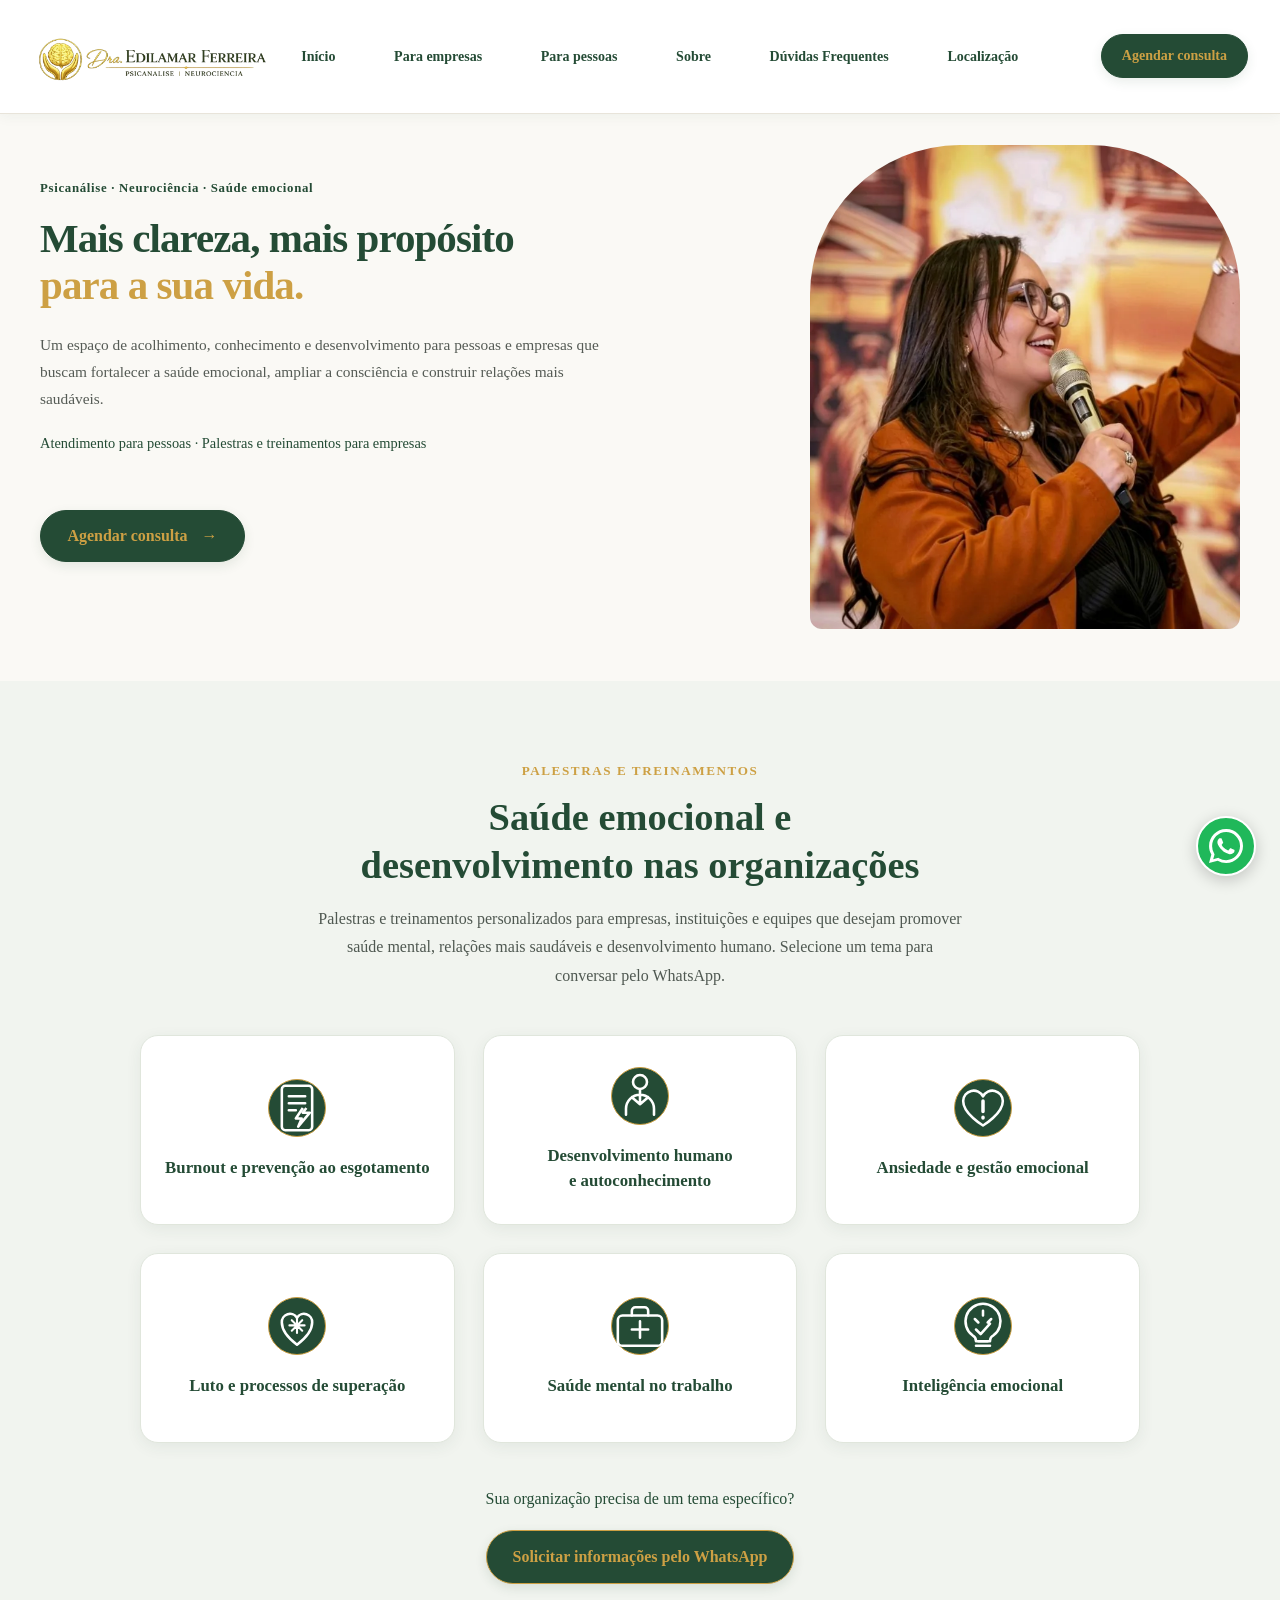
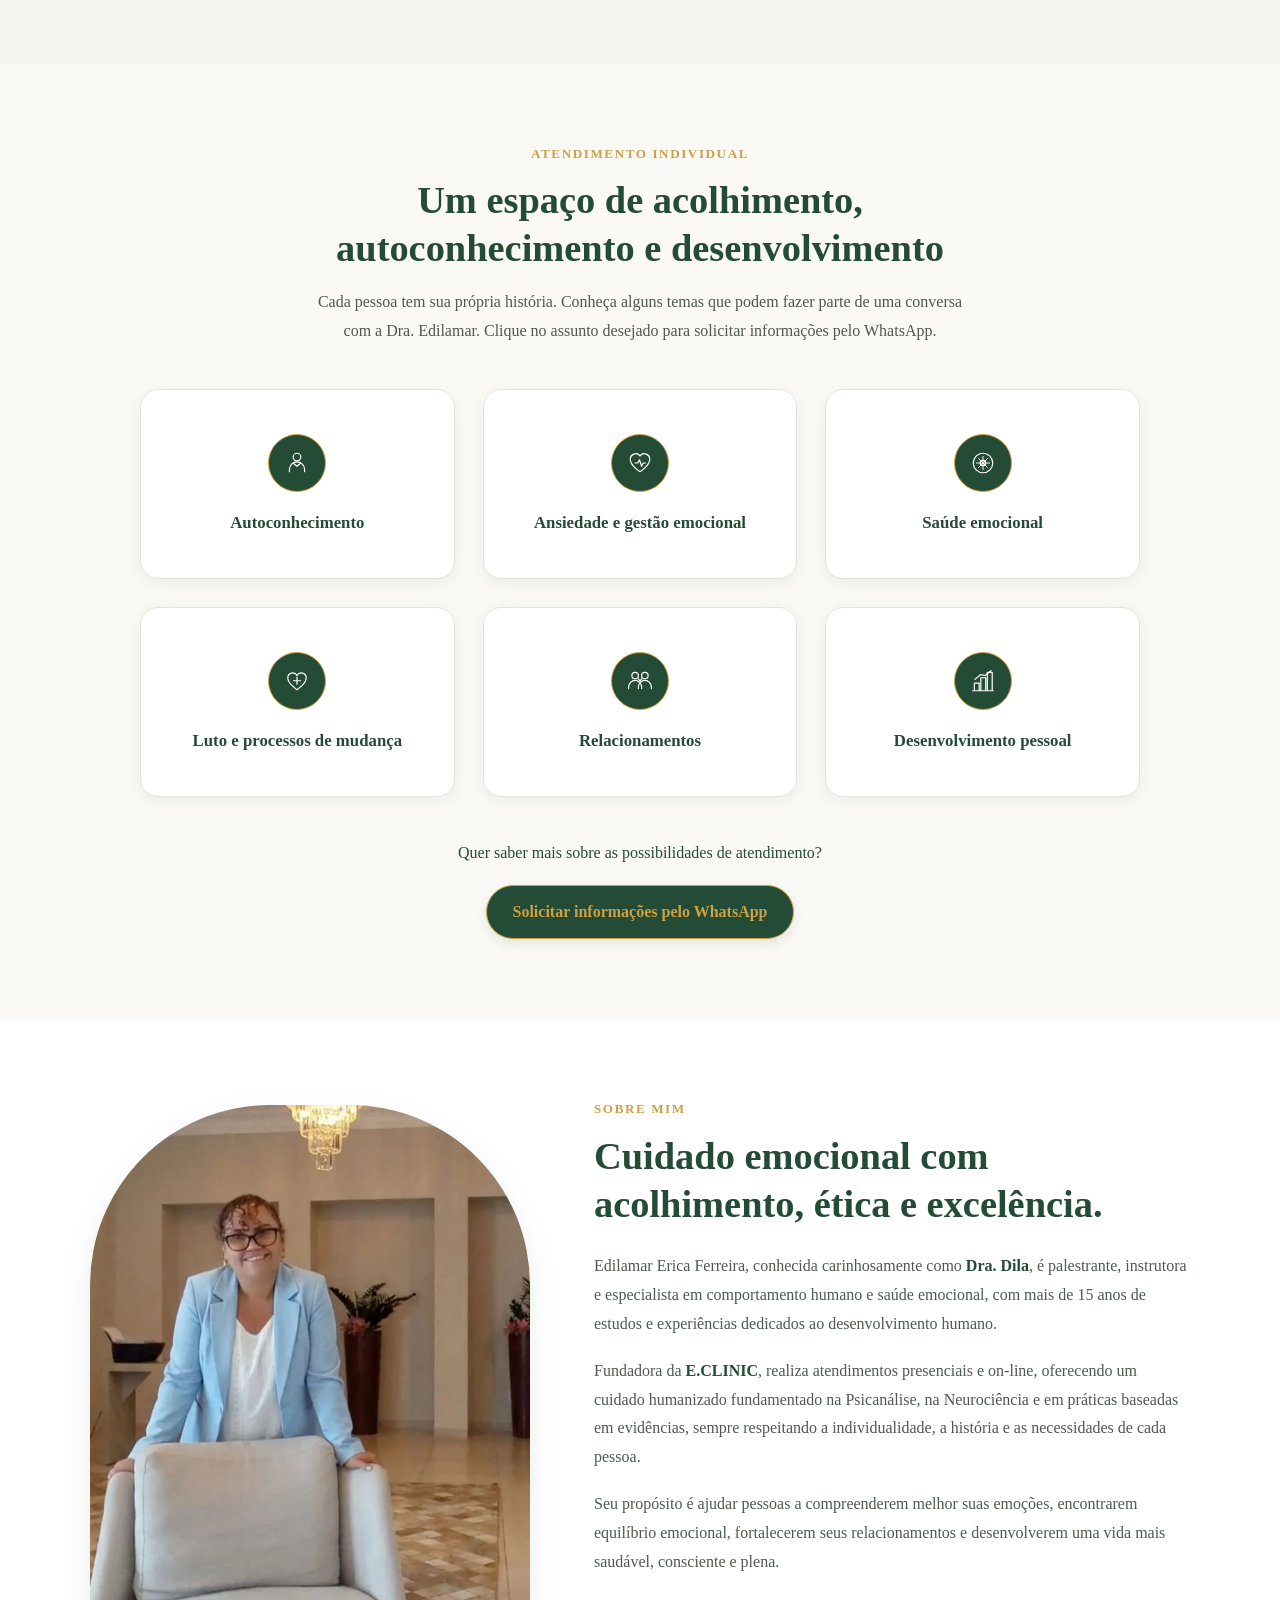
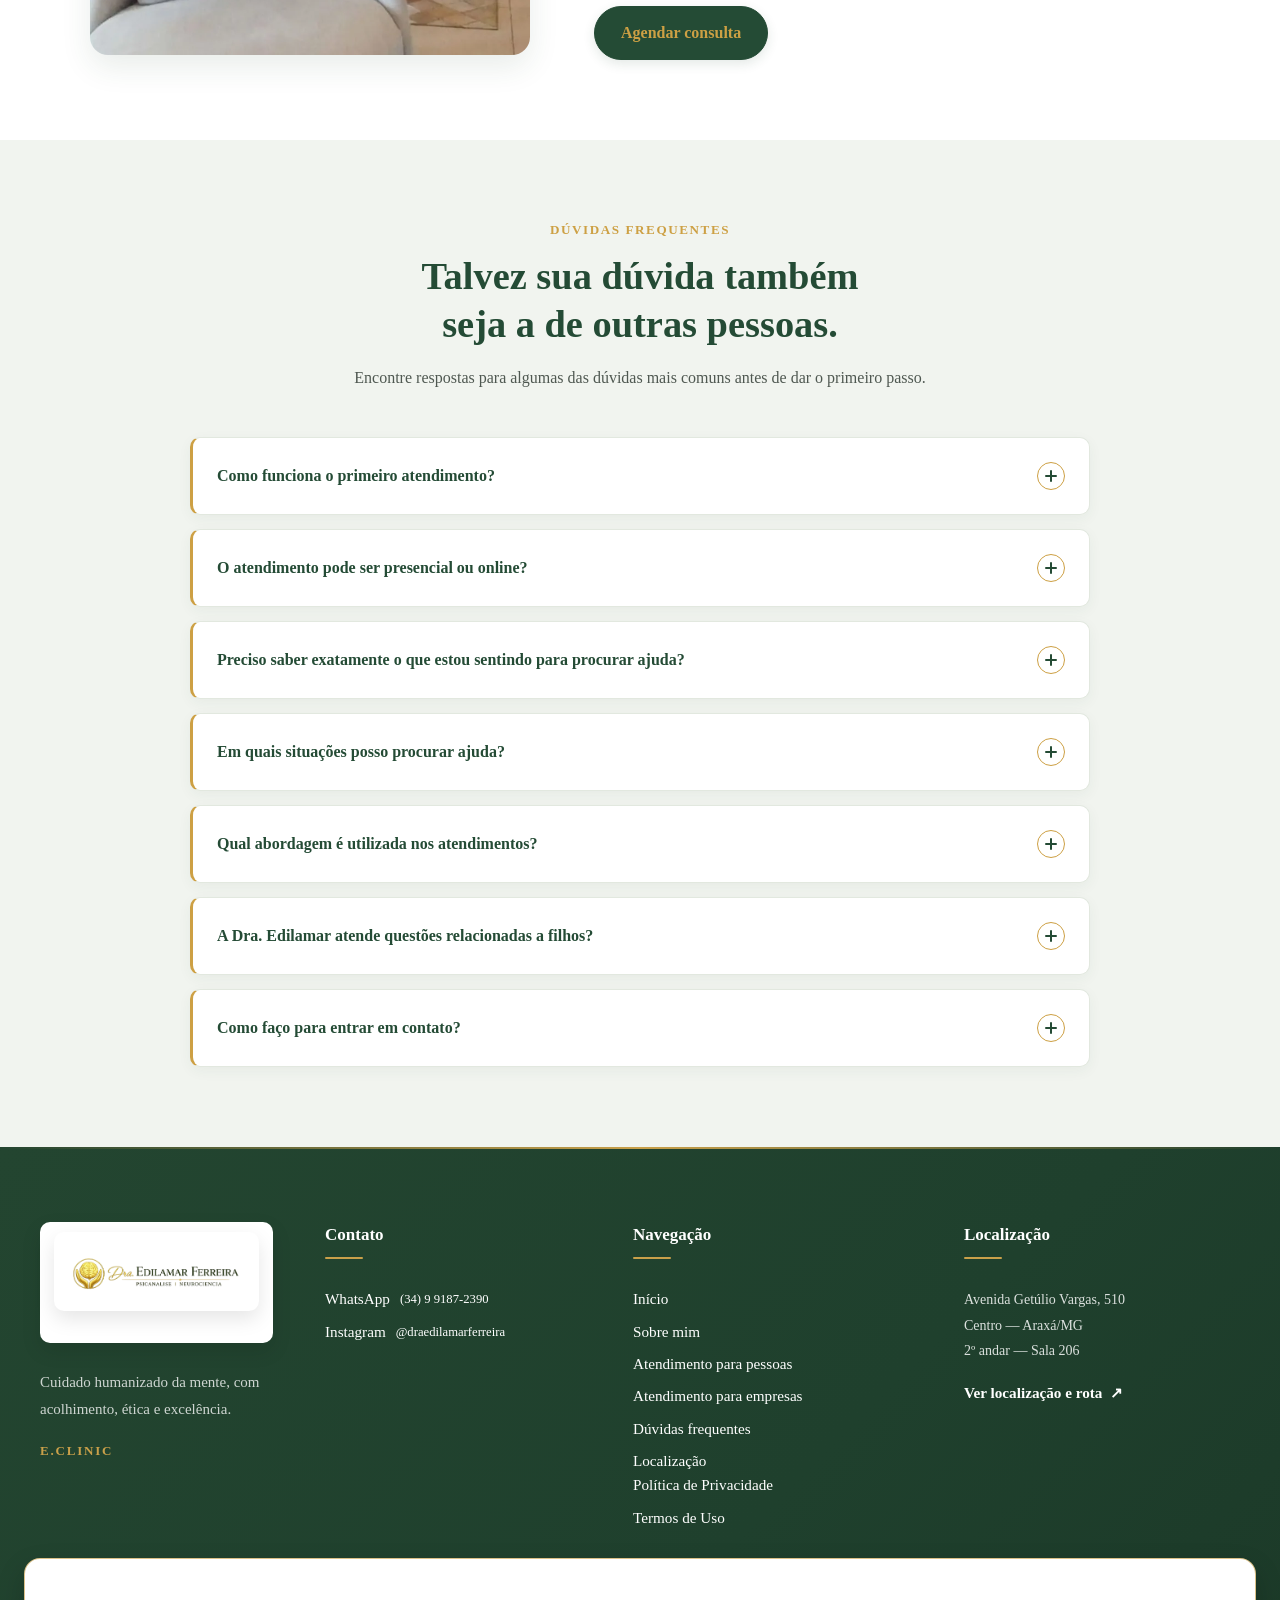
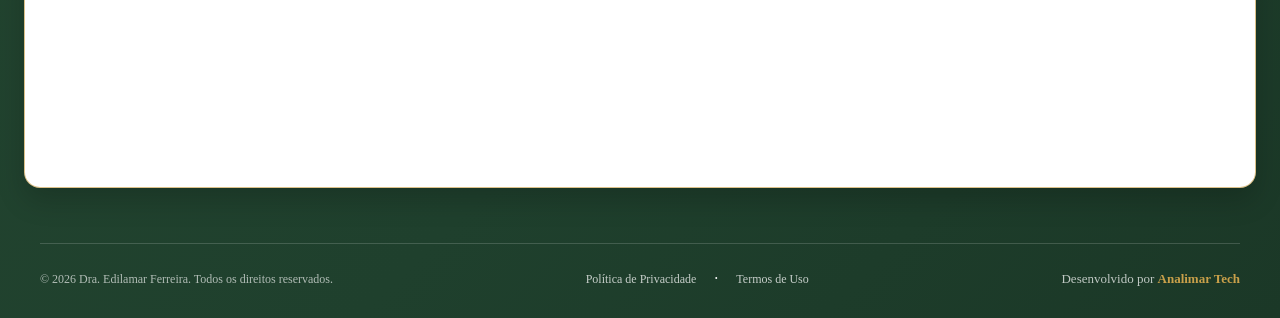
==== commit de621be9: "incluindo codigo jason" ====
--- a/index.html
+++ b/index.html
@@ -123,6 +123,34 @@
                 </nav>
 
             </div>
+
+            <script type="application/ld+json">
+{
+  "@context": "https://schema.org",
+  "@type": "ProfessionalService",
+  "name": "Dra. Edilamar Ferreira",
+  "description": "Atendimento em psicanálise, neurociência e saúde emocional, com consultas presenciais e online, palestras e treinamentos para empresas.",
+  "telephone": "+55 34 99187-2390",
+  "address": {
+    "@type": "PostalAddress",
+    "streetAddress": "Avenida Getúlio Vargas, 510, 2º andar, Sala 206",
+    "addressLocality": "Araxá",
+    "addressRegion": "MG",
+    "addressCountry": "BR"
+  },
+  "sameAs": [
+    "https://www.instagram.com/draedilamarferreira/"
+  ],
+  "areaServed": {
+    "@type": "Country",
+    "name": "Brasil"
+  },
+  "availableChannel": {
+    "@type": "ServiceChannel",
+    "serviceType": "Atendimento presencial e online"
+  }
+}
+</script>
 
         </header>
 
--- a/CSS/style.css
+++ b/CSS/style.css
@@ -375,53 +375,94 @@
     }
 }
 
-/* ============================================
-   4. BANNER PRINCIPAL
-============================================ */
+
+/* =====================================================
+   BANNER PRINCIPAL — DRA. EDILAMAR FERREIRA
+   RESPONSIVIDADE COMPLETA
+   Desktop | Notebook | Tablet | Celular
+===================================================== */
+
+/* ESTRUTURA PRINCIPAL */
 
 .banner {
-    width: 100%;
-    padding: 64px 5%;
+    display: block;
+    position: relative;
+    width: 100%;
+    min-width: 0;
+
+    /* Compensação do cabeçalho fixo */
+    margin-top: 94px;
+
+    padding: clamp(36px, 4vw, 58px) 24px 52px;
+
     background-color: var(--creme);
+    overflow-x: clip;
 }
 
 .banner__container {
     display: grid;
-    grid-template-columns: minmax(0, 1fr) minmax(0, 440px);
+
+    grid-template-columns:
+        minmax(0, 1.08fr)
+        minmax(280px, 0.82fr);
+
     grid-template-rows: auto auto;
+
+    grid-template-areas:
+        "conteudo imagem"
+        "botao imagem";
+
     align-items: center;
-    column-gap: clamp(32px, 5vw, 64px);
-    row-gap: 24px;
+
+    column-gap: clamp(28px, 4.5vw, 64px);
+    row-gap: 22px;
+
     width: 100%;
     max-width: 1200px;
+    min-width: 0;
+
     margin: 0 auto;
 }
 
-/* TEXTO À ESQUERDA */
+/* =====================================================
+   CONTEÚDO TEXTUAL
+===================================================== */
 
 .banner__conteudo {
-    grid-column: 1;
-    grid-row: 1;
+    grid-area: conteudo;
+
+    width: 100%;
+    max-width: 640px;
     min-width: 0;
-    max-width: 590px;
 }
 
 .banner__especialidade {
-    margin: 0 0 20px;
+    margin: 0 0 16px;
+
     color: var(--verde);
-    font-size: 0.9rem;
+
+    font-size: clamp(0.76rem, 1vw, 0.9rem);
     font-weight: 600;
-    letter-spacing: 1px;
+
+    letter-spacing: 0.7px;
     line-height: 1.6;
 }
 
 .banner__titulo {
-    margin: 0 0 24px;
+    width: 100%;
+    max-width: 640px;
+
+    margin: 0 0 22px;
+
     color: var(--verde);
-    font-size: clamp(2.5rem, 4.5vw, 4rem);
+
+    font-size: clamp(2rem, 3.2vw, 3.15rem);
     font-weight: 600;
-    line-height: 1.15;
-    letter-spacing: -1.5px;
+
+    line-height: 1.16;
+    letter-spacing: -0.9px;
+
+    overflow-wrap: break-word;
 }
 
 .banner__titulo span {
@@ -430,69 +471,108 @@
 }
 
 .banner__descricao {
-    max-width: 540px;
-    margin: 0 0 20px;
+    width: 100%;
+    max-width: 590px;
+
+    margin: 0 0 18px;
+
     color: #555b55;
-    font-size: 1.05rem;
-    line-height: 1.8;
+
+    font-size: clamp(0.96rem, 1.15vw, 1.08rem);
+    line-height: 1.75;
+
+    overflow-wrap: break-word;
 }
 
 .banner__publico {
+    width: 100%;
+    max-width: 590px;
+
     margin: 0;
+
     color: var(--verde);
-    font-size: 0.95rem;
+
+    font-size: clamp(0.9rem, 1.05vw, 1rem);
     font-weight: 500;
-    line-height: 1.8;
-}
-
-/* FOTO À DIREITA */
+
+    line-height: 1.7;
+}
+
+/* =====================================================
+   FOTOGRAFIA
+===================================================== */
 
 .banner__imagem {
-    grid-column: 2;
-    grid-row: 1;
-    width: 100%;
+    grid-area: imagem;
+
+    display: block;
+
+    width: 100%;
+    max-width: 430px;
     min-width: 0;
-    max-width: 440px;
+
     justify-self: end;
+    align-self: center;
+
+    margin: 0;
 }
 
 .banner__imagem img {
     display: block;
+
     width: 100%;
     height: auto;
-    aspect-ratio: 4 / 4.5;
+
+    aspect-ratio: 8 / 9;
+
     object-fit: cover;
-    object-position: center top;
-    border-radius: 180px 180px 12px 12px;
-}
-
-/* BOTÃO CENTRALIZADO NA PÁGINA */
+    object-position: center 20%;
+
+    border-radius: 150px 150px 12px 12px;
+}
+
+/* =====================================================
+   BOTÃO DO BANNER
+===================================================== */
 
 .banner__cta {
-    grid-column: 1 / -1;
-    grid-row: 2;
-    justify-self: center;
-    align-self: start;
+    grid-area: botao;
+
     display: inline-flex;
     align-items: center;
     justify-content: center;
+
+    justify-self: start;
+    align-self: start;
+
     gap: 14px;
-    min-width: 190px;
-    min-height: 54px;
+
+    width: fit-content;
+    max-width: 100%;
+    min-width: 205px;
+    min-height: 52px;
+
     margin: 0;
-    padding: 14px 30px;
+    padding: 13px 26px;
+
     background-color: var(--verde);
     color: var(--dourado);
+
     border: 1px solid var(--verde);
     border-radius: 50px;
+
     font-family: var(--fonte-menu);
     font-size: 16px;
     font-weight: 700;
-    line-height: 1.3;
+    line-height: 1.4;
+
     text-align: center;
     text-decoration: none;
-    white-space: nowrap;
+
+    white-space: normal;
+
     box-shadow: 0 4px 12px rgb(36 75 53 / 10%);
+
     transition:
         background-color 0.2s ease,
         color 0.2s ease,
@@ -504,173 +584,253 @@
     background-color: var(--dourado);
     color: var(--verde);
     border-color: var(--dourado);
+
     transform: translateY(-2px);
 }
 
 .banner__cta:focus-visible {
-    outline: 3px solid var(--verde);
+    outline: 3px solid var(--dourado);
     outline-offset: 4px;
 }
 
-/* ============================================
-   5. NOTEBOOKS E TABLETS NA HORIZONTAL
-============================================ */
-
-@media (max-width: 1024px) and (min-width: 769px) {
+/* =====================================================
+   NOTEBOOKS E TELAS INTERMEDIÁRIAS
+   901px ATÉ 1150px
+===================================================== */
+
+@media (min-width: 901px) and (max-width: 1150px) {
+
     .banner {
-        padding: 52px 4%;
+        padding: 42px 28px 46px;
     }
 
     .banner__container {
-        grid-template-columns: minmax(0, 1fr) minmax(0, 360px);
+        grid-template-columns:
+            minmax(0, 1fr)
+            minmax(270px, 0.82fr);
+
         column-gap: 32px;
     }
 
     .banner__titulo {
-        font-size: clamp(2.2rem, 4vw, 3.2rem);
+        font-size: clamp(2rem, 3.4vw, 2.7rem);
+    }
+
+    .banner__imagem {
+        max-width: 360px;
     }
 
     .banner__descricao {
-        font-size: 1rem;
-    }
-}
-
-/* ============================================
-   6. TABLETS E CELULARES
-============================================ */
-
-@media (max-width: 768px) {
+        font-size: 0.98rem;
+    }
+}
+
+/* =====================================================
+   TABLETS E TELAS ATÉ 900px
+===================================================== */
+
+@media (max-width: 900px) {
+
     .banner {
-        padding: 40px 6% 48px;
+        padding: 42px 6% 48px;
     }
 
     .banner__container {
         display: flex;
         flex-direction: column;
+
         align-items: center;
-        gap: 28px;
+        justify-content: flex-start;
+
+        gap: 26px;
     }
 
     .banner__conteudo {
-        order: 1;
         width: 100%;
-        max-width: 590px;
-        align-self: stretch;
+        max-width: 650px;
+
+        align-self: center;
     }
 
     .banner__especialidade {
+        margin-bottom: 14px;
+        font-size: 0.84rem;
+    }
+
+    .banner__titulo {
+        max-width: 620px;
+
+        margin-bottom: 20px;
+
+        font-size: clamp(2rem, 5.2vw, 2.8rem);
+        line-height: 1.18;
+    }
+
+    .banner__descricao {
+        max-width: 620px;
+
         margin-bottom: 16px;
-        font-size: 0.82rem;
-    }
-
-    .banner__titulo {
-        margin-bottom: 20px;
-        font-size: clamp(2.2rem, 8vw, 3rem);
-        line-height: 1.18;
-        letter-spacing: -0.8px;
-    }
-
-    .banner__descricao {
-        margin-bottom: 16px;
+
         font-size: 1rem;
         line-height: 1.75;
     }
 
     .banner__publico {
-        font-size: 0.92rem;
+        font-size: 0.95rem;
     }
 
     .banner__imagem {
-        order: 2;
-        flex: none;
         width: 100%;
         max-width: 420px;
+
         margin: 0 auto;
     }
 
     .banner__imagem img {
-        aspect-ratio: 4 / 3.5;
-        border-radius: 120px 120px 10px 10px;
-        object-position: center 25%;
+        width: 100%;
+
+        aspect-ratio: 8 / 9;
+
+        border-radius: 130px 130px 12px 12px;
     }
 
     .banner__cta {
-        order: 3;
         align-self: center;
-        min-width: 190px;
+        justify-self: auto;
+
+        min-width: 205px;
         max-width: 100%;
-        min-height: 52px;
-        padding: 14px 24px;
-        white-space: normal;
-    }
-}
-
-/* CELULARES ESTREITOS */
-
-@media (max-width: 375px) {
+    }
+}
+
+/* =====================================================
+   CELULARES ATÉ 560px
+===================================================== */
+
+@media (max-width: 560px) {
+
     .banner {
-        padding: 32px 5% 40px;
+        /* Cabeçalho fixo mobile: 78px */
+        margin-top: 78px;
+
+        padding: 32px 20px 40px;
+    }
+
+    .banner__container {
+        gap: 24px;
+    }
+
+    .banner__conteudo {
+        width: 100%;
+        max-width: 480px;
+    }
+
+    .banner__especialidade {
+        margin-bottom: 12px;
+
+        font-size: 0.76rem;
+        letter-spacing: 0.4px;
+        line-height: 1.6;
     }
 
     .banner__titulo {
-        font-size: 2.1rem;
+        margin-bottom: 18px;
+
+        font-size: clamp(1.85rem, 7.2vw, 2.4rem);
+        line-height: 1.2;
+        letter-spacing: -0.5px;
+    }
+
+    .banner__descricao {
+        margin-bottom: 14px;
+
+        font-size: 0.96rem;
+        line-height: 1.7;
+    }
+
+    .banner__publico {
+        font-size: 0.9rem;
+        line-height: 1.7;
+    }
+
+    .banner__imagem {
+        width: 100%;
+        max-width: 370px;
+    }
+
+    .banner__imagem img {
+        aspect-ratio: 8 / 9;
+
+        border-radius: 110px 110px 10px 10px;
+        object-position: center 20%;
+    }
+
+    .banner__cta {
+        align-self: center;
+
+        width: min(100%, 320px);
+        min-width: 0;
+        min-height: 50px;
+
+        padding: 13px 20px;
+
+        font-size: 15px;
+    }
+}
+
+/* =====================================================
+   CELULARES PEQUENOS ATÉ 380px
+===================================================== */
+
+@media (max-width: 380px) {
+
+    .banner {
+        /* Cabeçalho pequeno: 68px */
+        margin-top: 68px;
+
+        padding: 26px 16px 34px;
+    }
+
+    .banner__container {
+        gap: 22px;
     }
 
     .banner__especialidade {
-        font-size: 0.76rem;
-        letter-spacing: 0.5px;
+        font-size: 0.72rem;
+        letter-spacing: 0.2px;
+    }
+
+    .banner__titulo {
+        font-size: clamp(1.75rem, 7.8vw, 2rem);
+        line-height: 1.2;
+    }
+
+    .banner__descricao {
+        font-size: 0.92rem;
+        line-height: 1.7;
+    }
+
+    .banner__publico {
+        font-size: 0.86rem;
+    }
+
+    .banner__imagem {
+        width: 100%;
+        max-width: 330px;
     }
 
     .banner__cta {
         width: 100%;
-        max-width: 320px;
-    }
-}
-
-/* ============================================
-   7. ANIMAÇÕES E ACESSIBILIDADE
-============================================ */
-
-.banner__animar-texto {
-    animation: banner-entrar-esquerda 0.9s ease-out both;
-}
-
-.banner__animar-imagem {
-    animation: banner-entrar-direita 1s ease-out 0.15s both;
-}
-
-@keyframes banner-entrar-esquerda {
-    from {
-        opacity: 0;
-        transform: translateX(-18px);
-    }
-
-    to {
-        opacity: 1;
-        transform: translateX(0);
-    }
-}
-
-@keyframes banner-entrar-direita {
-    from {
-        opacity: 0;
-        transform: translateX(18px);
-    }
-
-    to {
-        opacity: 1;
-        transform: translateX(0);
-    }
-}
+        max-width: 300px;
+    }
+}
+
+/* =====================================================
+   ACESSIBILIDADE
+===================================================== */
 
 @media (prefers-reduced-motion: reduce) {
-    html {
-        scroll-behavior: auto;
-    }
-
-    .cabecalho__link,
-    .cabecalho__cta,
-    .cabecalho__menu-toggle span,
+
     .banner__cta {
         transition: none;
     }
@@ -678,12 +838,8 @@
     .banner__cta:hover {
         transform: none;
     }
-
-    .banner__animar-texto,
-    .banner__animar-imagem {
-        animation: none;
-    }
-}
+}
+
 
 /* ========================================
    SEÇÃO PARA EMPRESAS
